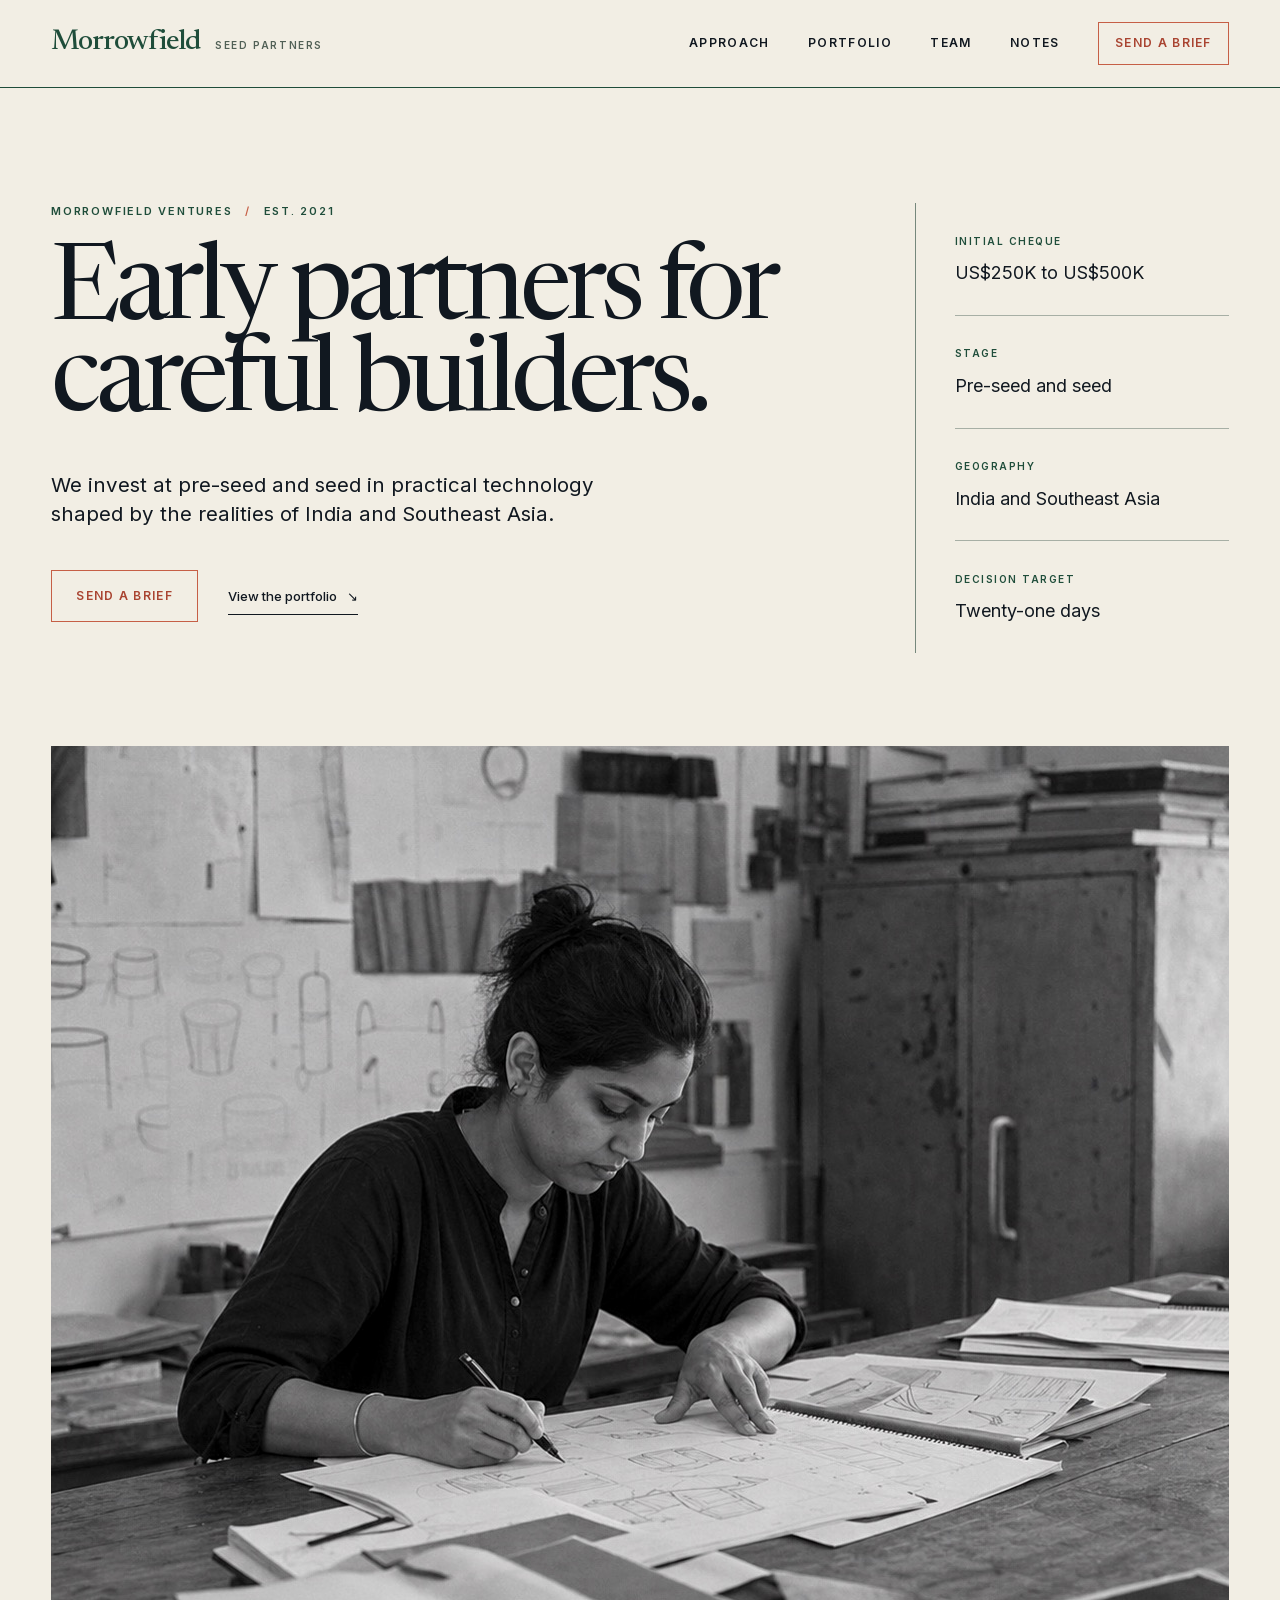
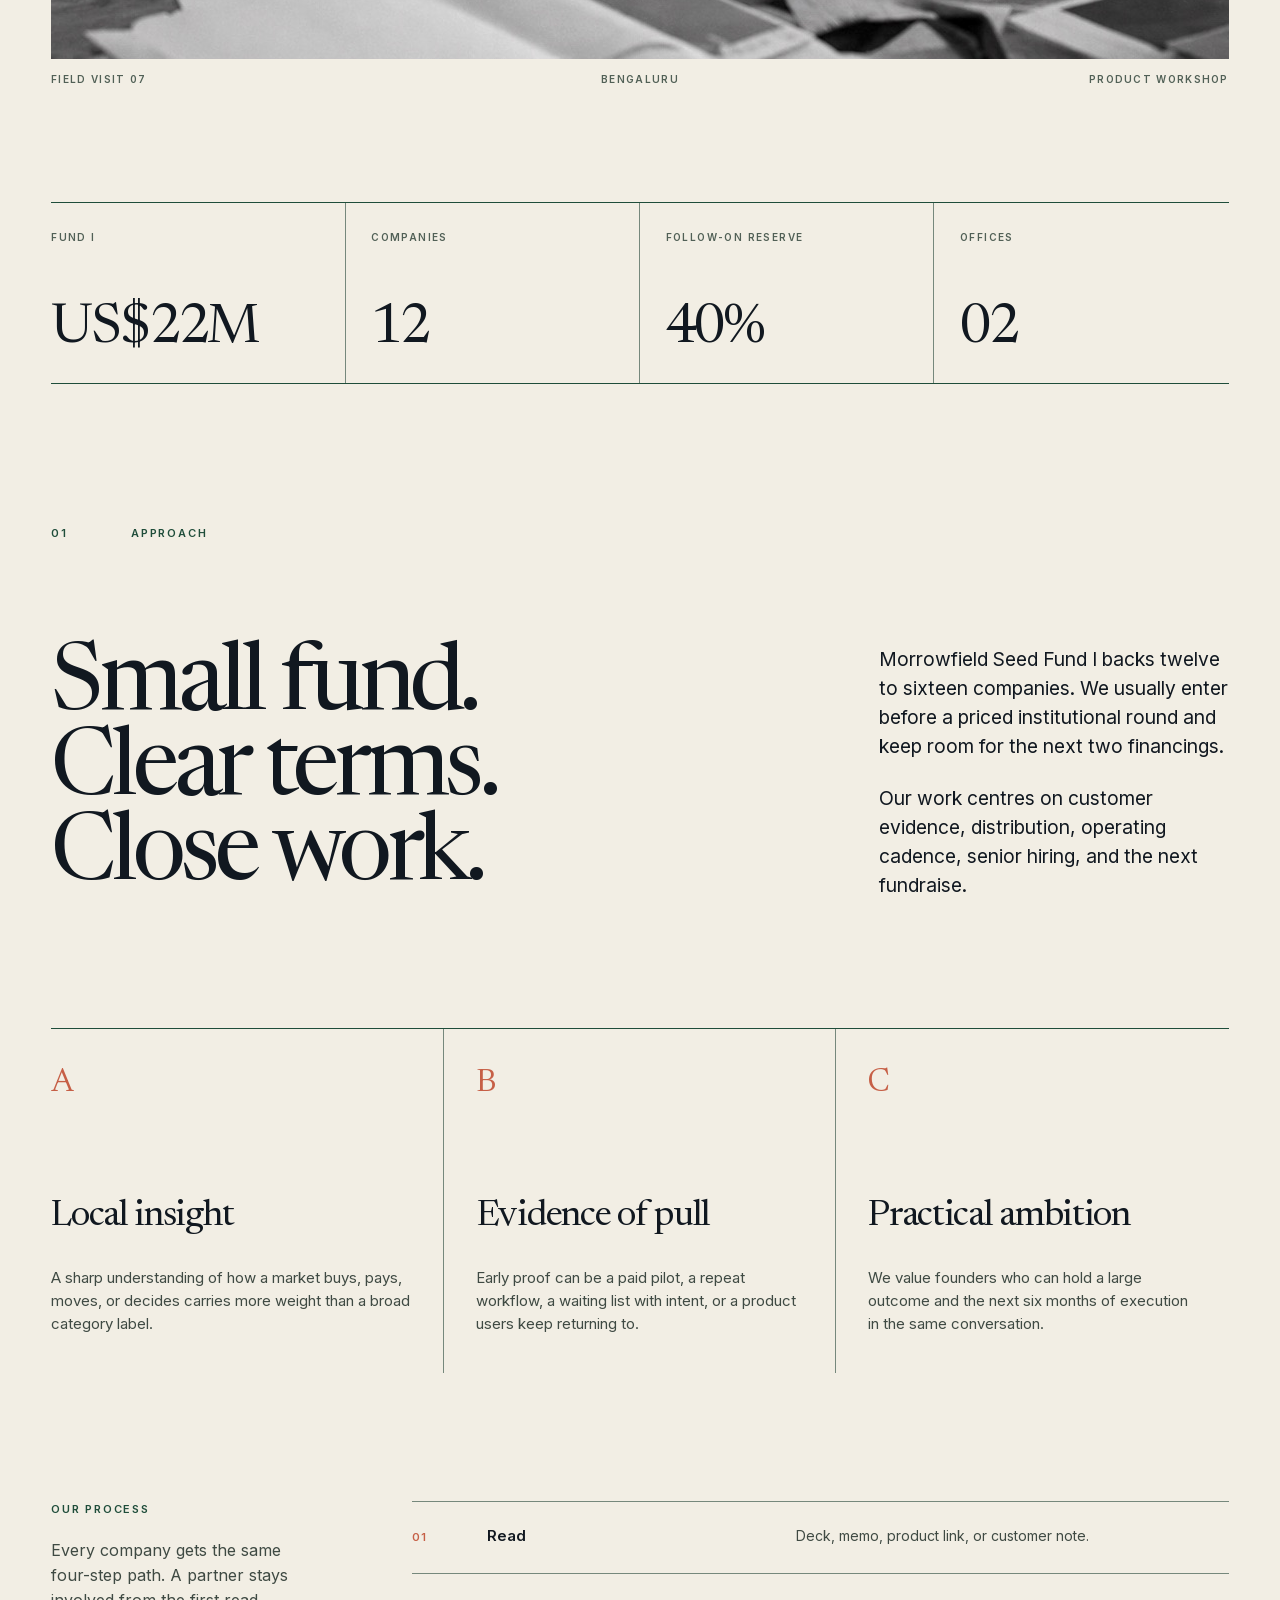
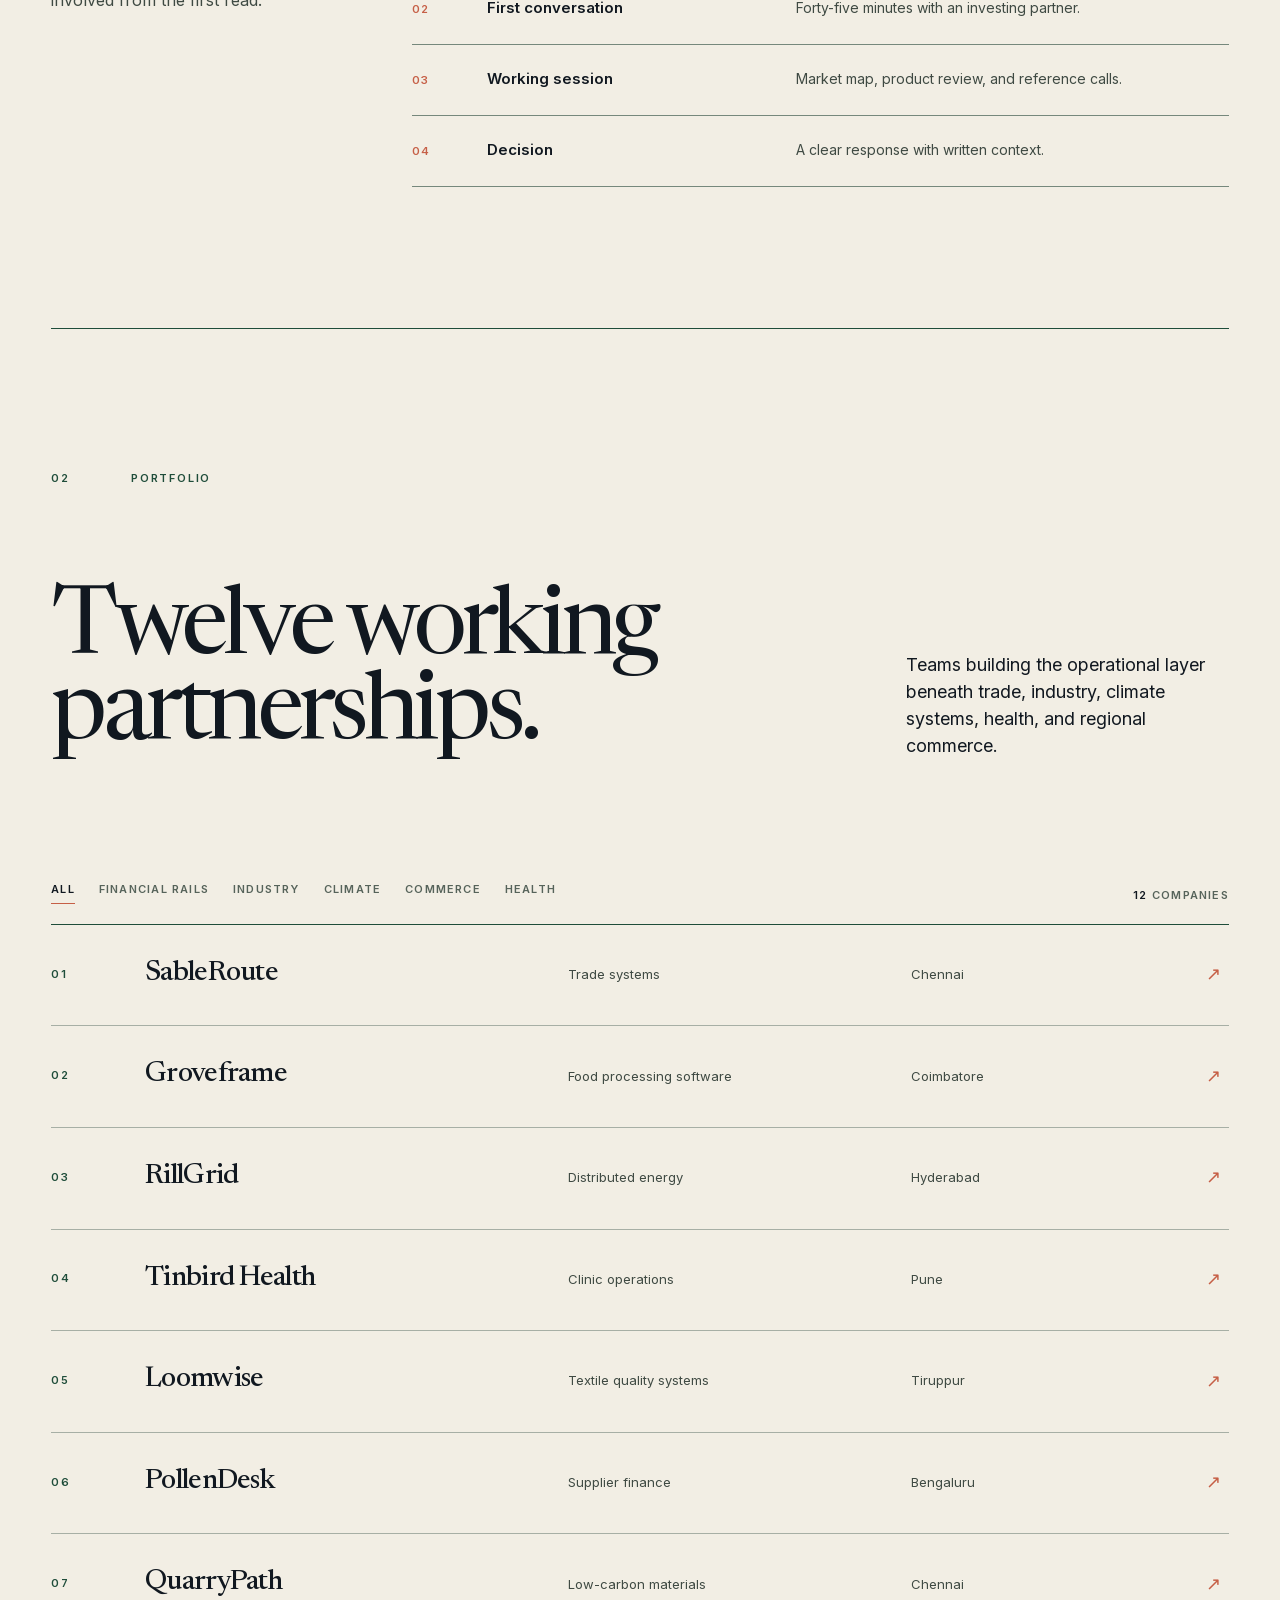
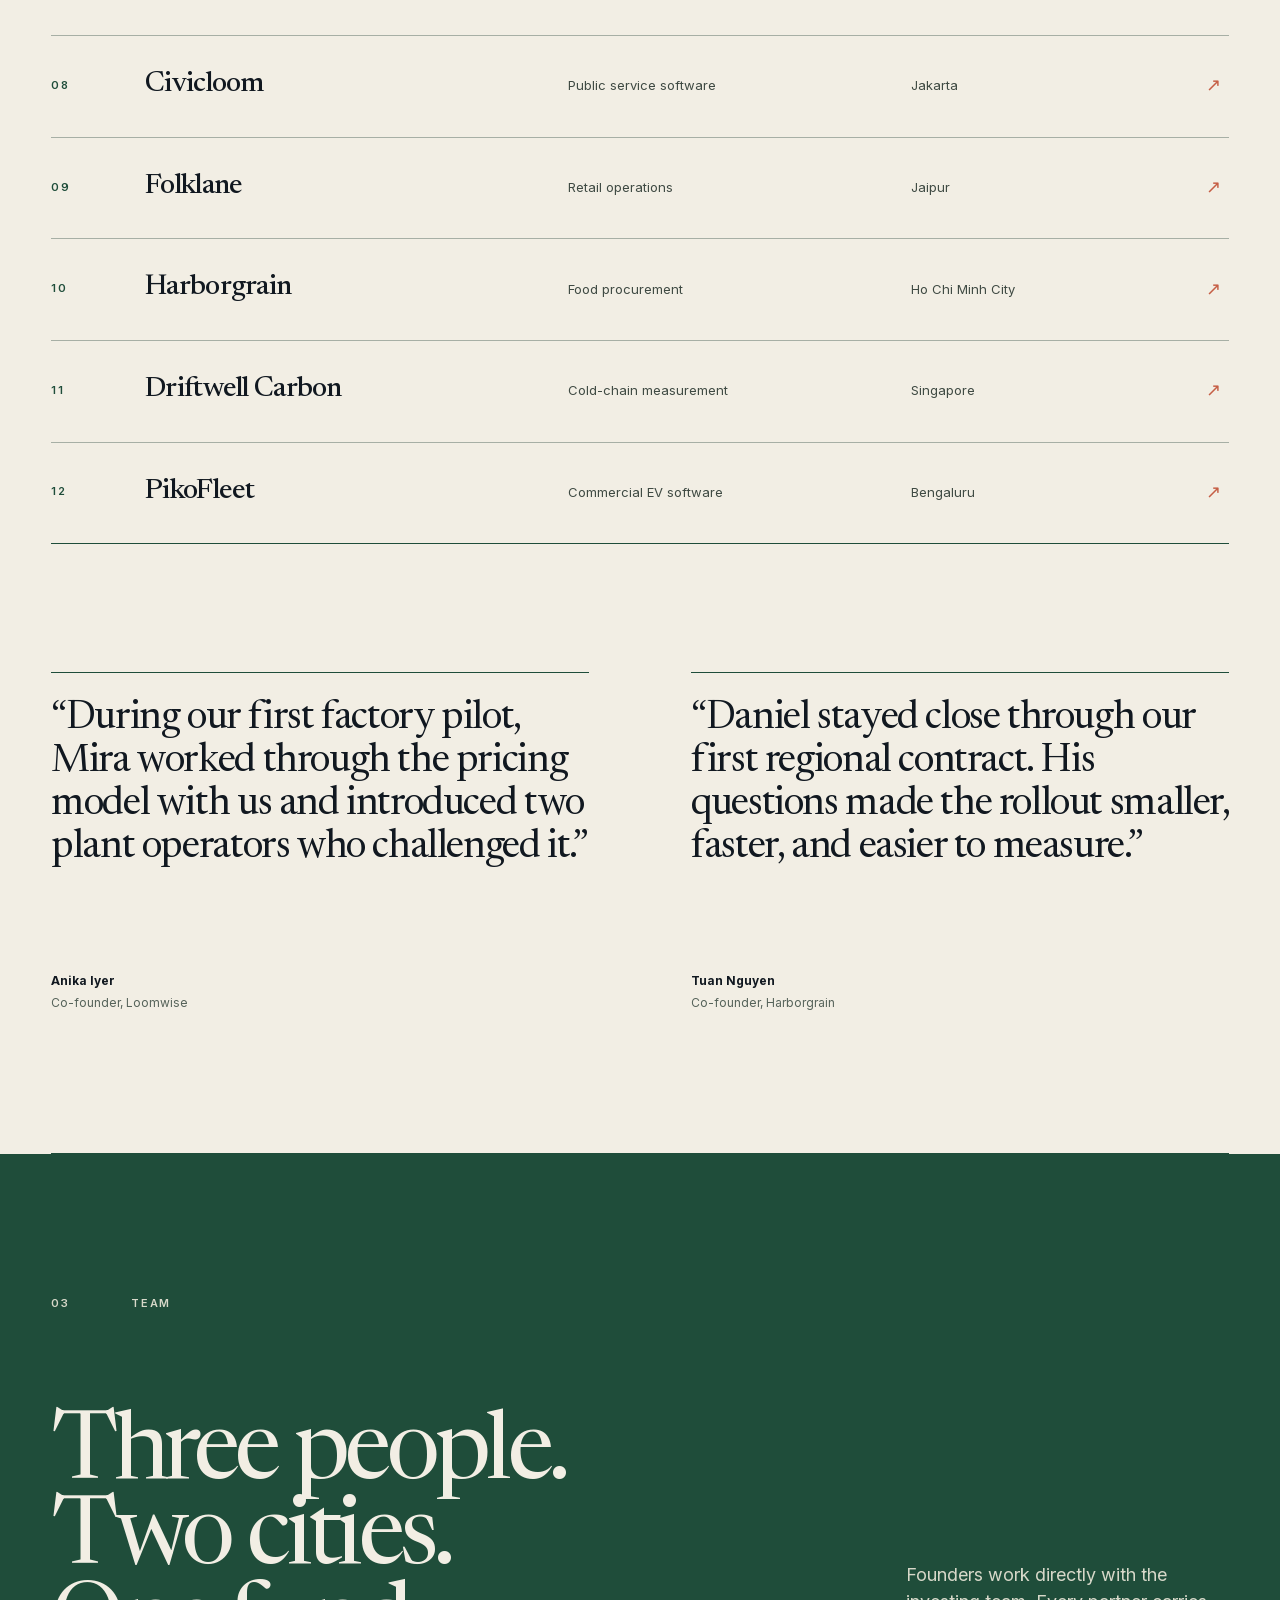
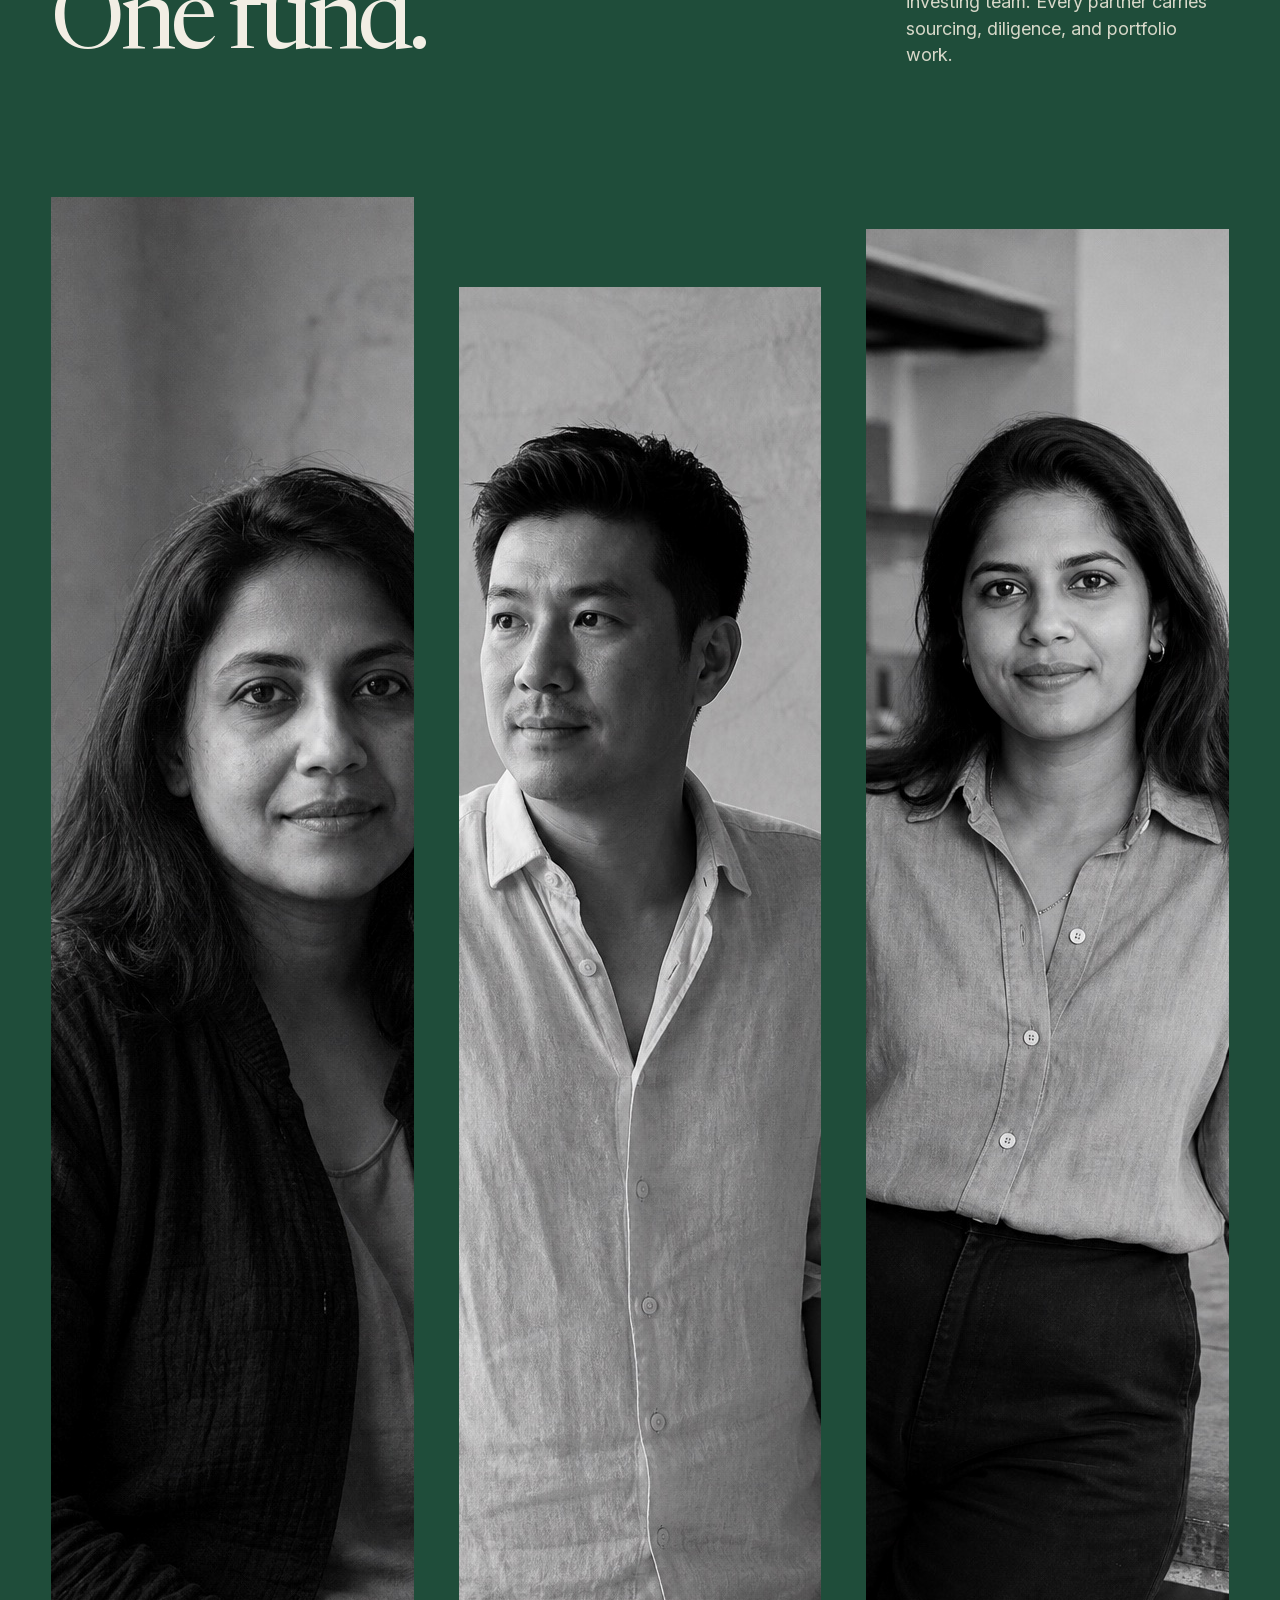
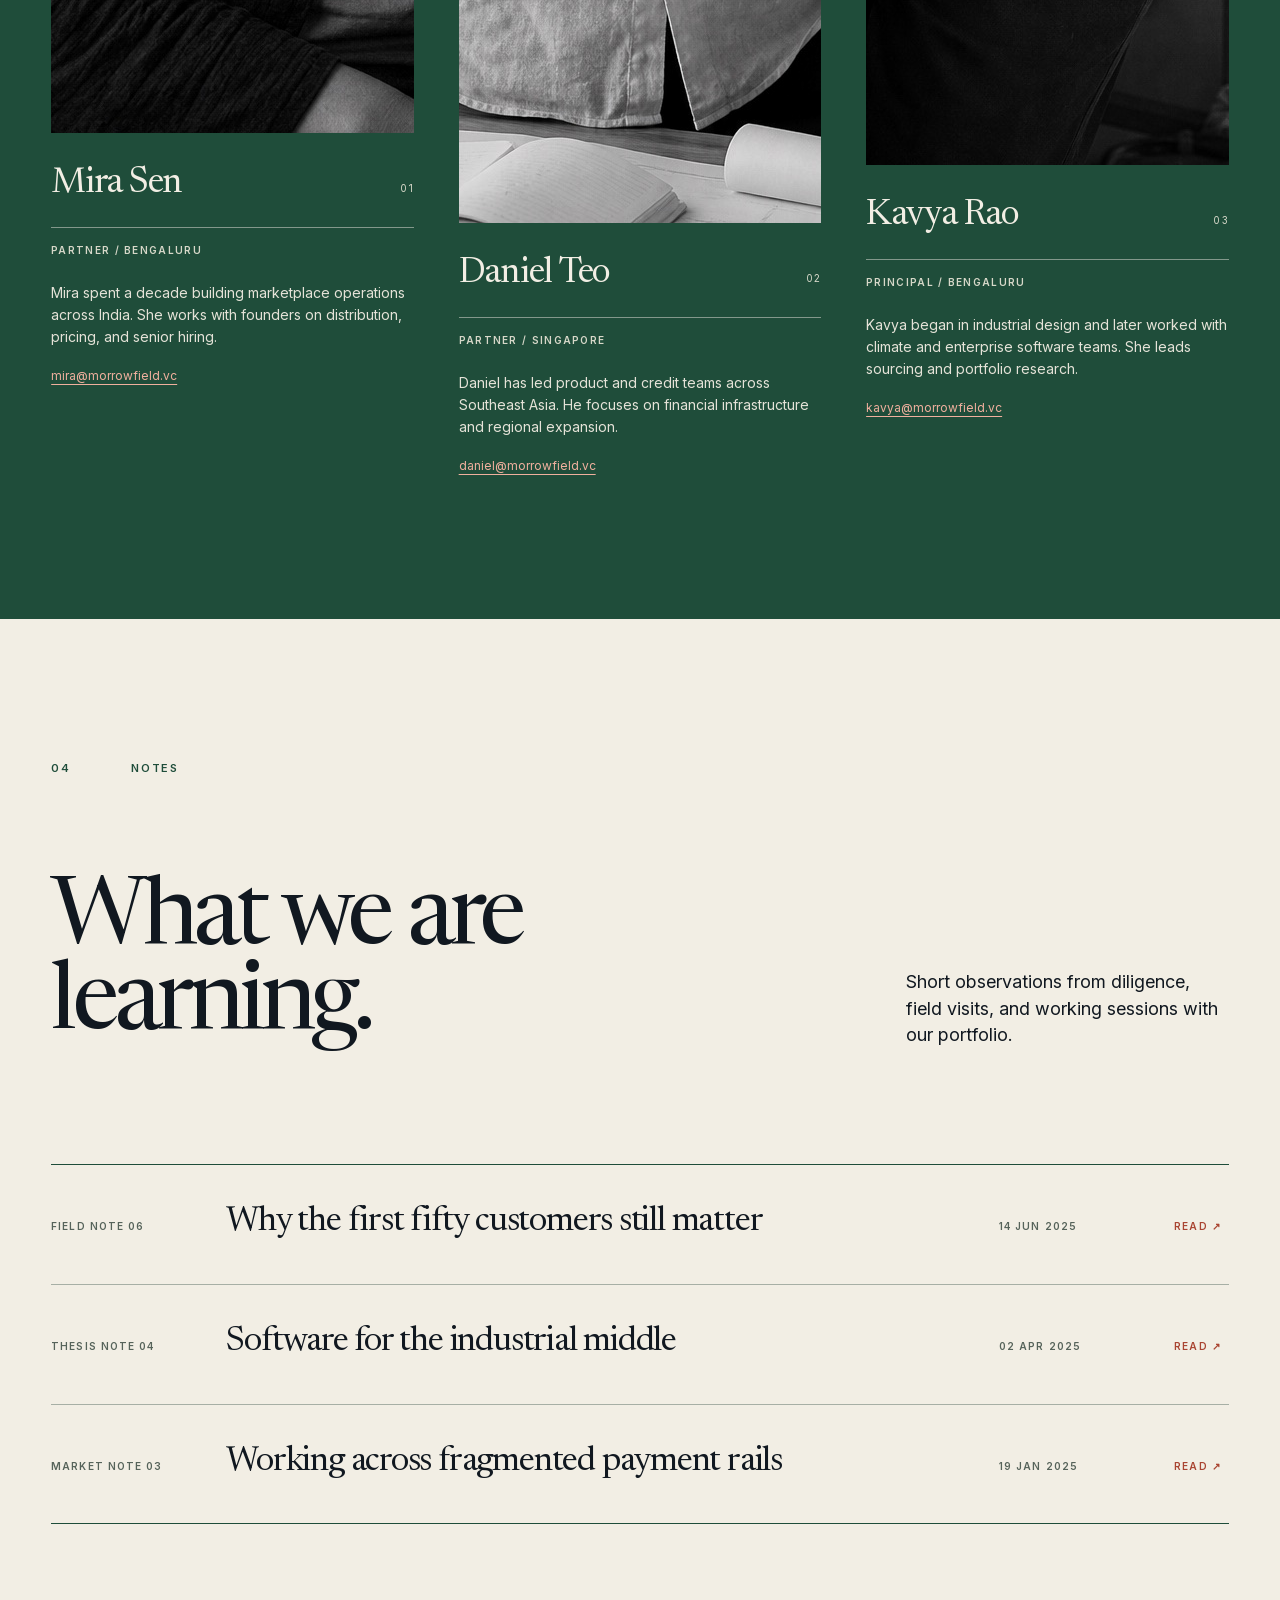
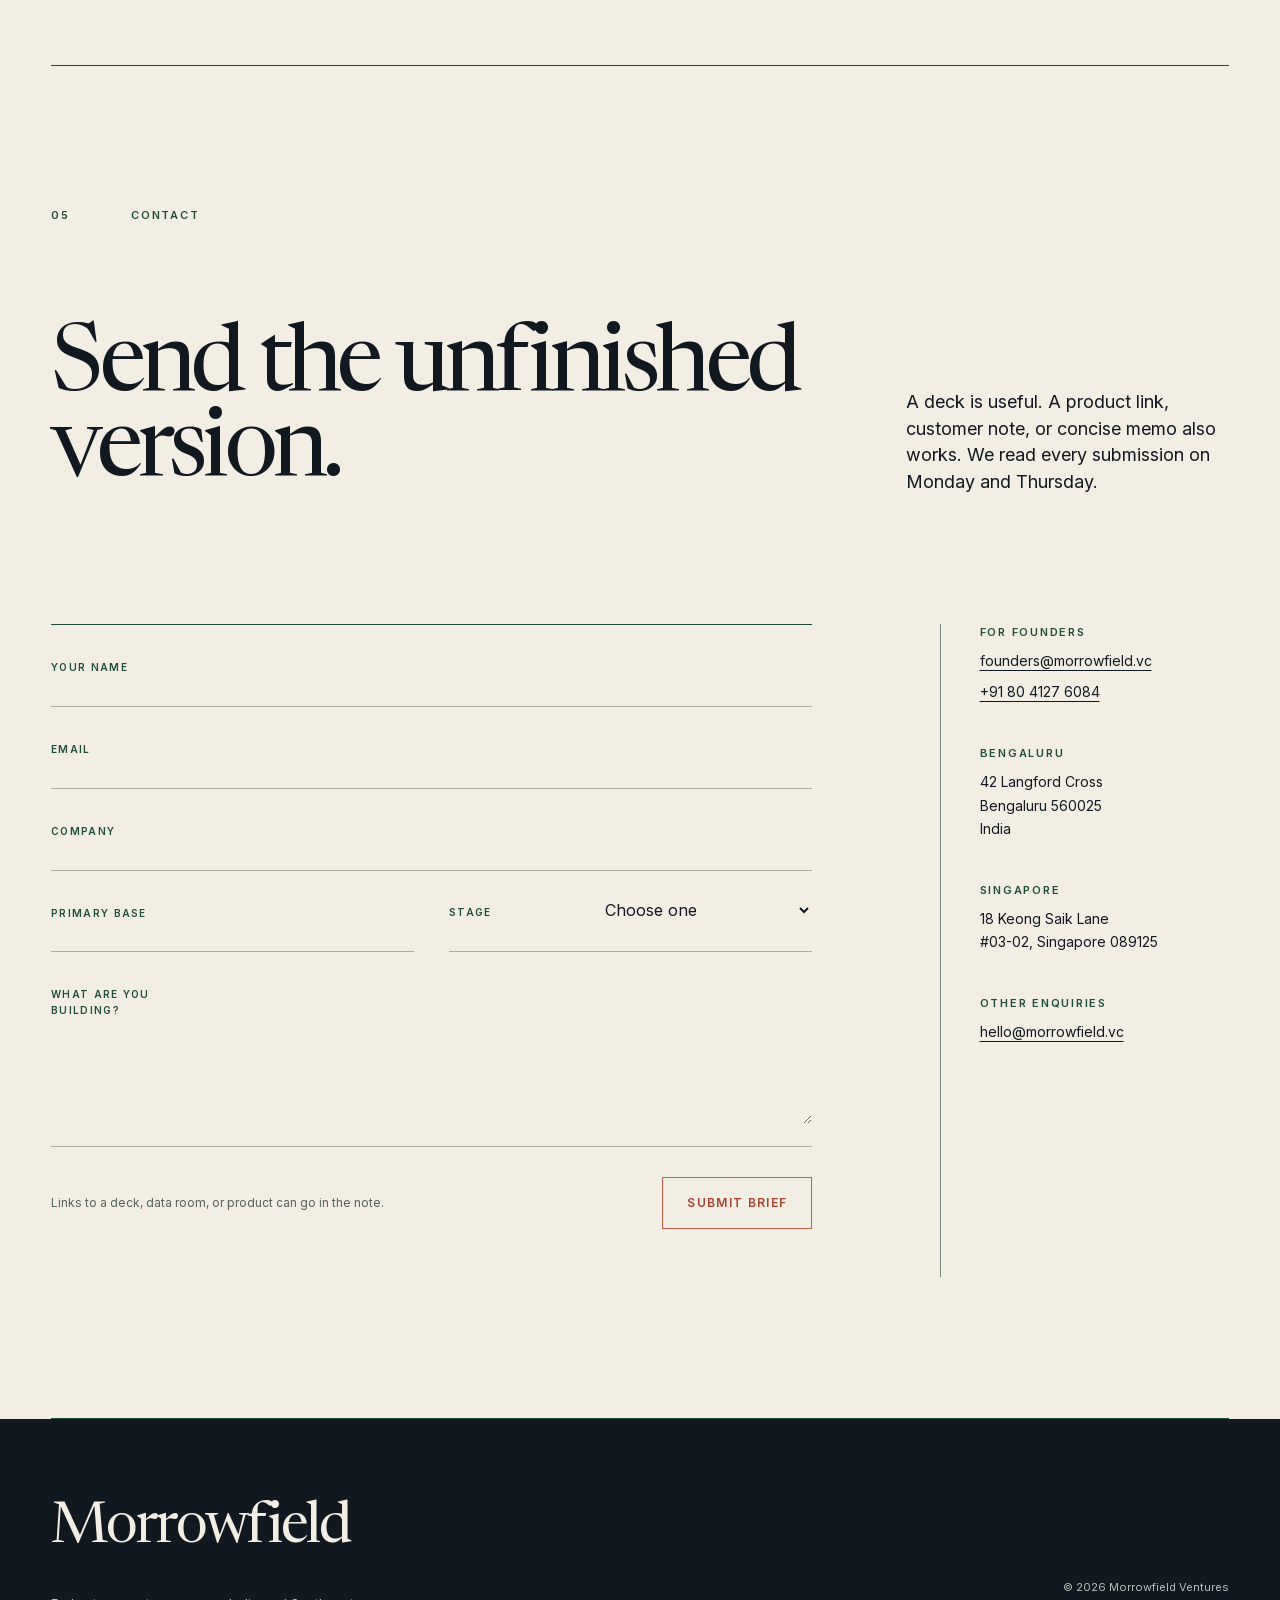
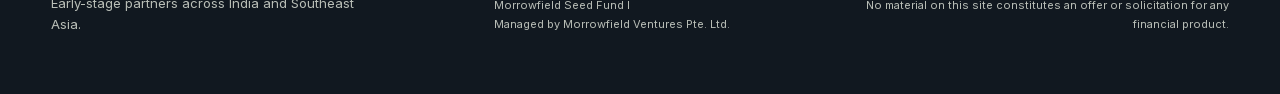
==== index.html @ d2ed8b1a "Launch Morrowfield Ventures website" ====
<!DOCTYPE html>
<html lang="en">
<head>
  <meta charset="utf-8">
  <meta name="viewport" content="width=device-width, initial-scale=1">
  <meta name="description" content="Morrowfield Ventures is an early-stage investment firm backing practical technology across India and Southeast Asia.">
  <meta name="theme-color" content="#f2eee4">
  <meta property="og:title" content="Morrowfield Ventures">
  <meta property="og:description" content="Early partners for careful builders across India and Southeast Asia.">
  <meta property="og:type" content="website">
  <title>Morrowfield Ventures</title>
  <link rel="icon" href="assets/favicon.svg" type="image/svg+xml">
  <link rel="preload" href="assets/fonts/newsreader-latin.woff2" as="font" type="font/woff2" crossorigin>
  <link rel="preload" href="assets/fonts/inter-latin.woff2" as="font" type="font/woff2" crossorigin>
  <link rel="preload" href="assets/images/founder-at-work.jpg" as="image">
  <script>document.documentElement.classList.add('js')</script>
  <link rel="stylesheet" href="styles.css">
</head>
<body>
  <a class="skip-link" href="#main-content">Skip to content</a>

  <header class="site-header" id="top">
    <a class="brand" href="#top" aria-label="Morrowfield Ventures, home">
      <span class="brand-name">Morrowfield</span>
      <span class="brand-meta">Seed Partners</span>
    </a>

    <button class="menu-button" type="button" aria-expanded="false" aria-controls="site-nav">
      <span>Menu</span>
      <span class="menu-glyph" aria-hidden="true"><i></i><i></i></span>
    </button>

    <nav class="site-nav" id="site-nav" aria-label="Primary navigation">
      <a href="#approach">Approach</a>
      <a href="#portfolio">Portfolio</a>
      <a href="#team">Team</a>
      <a href="#notes">Notes</a>
      <a class="nav-contact" href="#contact">Send a brief</a>
    </nav>
  </header>

  <main id="main-content">
    <section class="hero" aria-labelledby="hero-title">
      <div class="hero-copy reveal">
        <p class="eyebrow">Morrowfield Ventures <span>/</span> Est. 2021</p>
        <h1 id="hero-title">Early partners for careful builders.</h1>
        <p class="hero-intro">We invest at pre-seed and seed in practical technology shaped by the realities of India and Southeast Asia.</p>
        <div class="hero-actions">
          <a class="button button-primary" href="#contact">Send a brief</a>
          <a class="text-link" href="#portfolio">View the portfolio <span aria-hidden="true">↘</span></a>
        </div>
      </div>

      <div class="hero-facts reveal">
        <dl>
          <div>
            <dt>Initial cheque</dt>
            <dd>US$250K to US$500K</dd>
          </div>
          <div>
            <dt>Stage</dt>
            <dd>Pre-seed and seed</dd>
          </div>
          <div>
            <dt>Geography</dt>
            <dd>India and Southeast Asia</dd>
          </div>
          <div>
            <dt>Decision target</dt>
            <dd>Twenty-one days</dd>
          </div>
        </dl>
      </div>

      <figure class="hero-image reveal">
        <img src="assets/images/founder-at-work.jpg" alt="A product founder reviewing drawings at a workshop table" width="1722" height="913">
        <figcaption><span>Field visit 07</span><span>Bengaluru</span><span>Product workshop</span></figcaption>
      </figure>
    </section>

    <section class="fund-strip" aria-label="Fund overview">
      <div class="stat reveal"><span>Fund I</span><strong>US$22M</strong></div>
      <div class="stat reveal"><span>Companies</span><strong>12</strong></div>
      <div class="stat reveal"><span>Follow-on reserve</span><strong>40%</strong></div>
      <div class="stat reveal"><span>Offices</span><strong>02</strong></div>
    </section>

    <section class="section approach" id="approach" aria-labelledby="approach-title">
      <div class="section-index reveal">
        <span>01</span>
        <span>Approach</span>
      </div>

      <div class="section-heading reveal">
        <h2 id="approach-title">Small fund.<br>Clear terms.<br>Close work.</h2>
        <div class="section-intro">
          <p>Morrowfield Seed Fund I backs twelve to sixteen companies. We usually enter before a priced institutional round and keep room for the next two financings.</p>
          <p>Our work centres on customer evidence, distribution, operating cadence, senior hiring, and the next fundraise.</p>
        </div>
      </div>

      <div class="principles">
        <article class="principle reveal">
          <span class="principle-number">A</span>
          <h3>Local insight</h3>
          <p>A sharp understanding of how a market buys, pays, moves, or decides carries more weight than a broad category label.</p>
        </article>
        <article class="principle reveal">
          <span class="principle-number">B</span>
          <h3>Evidence of pull</h3>
          <p>Early proof can be a paid pilot, a repeat workflow, a waiting list with intent, or a product users keep returning to.</p>
        </article>
        <article class="principle reveal">
          <span class="principle-number">C</span>
          <h3>Practical ambition</h3>
          <p>We value founders who can hold a large outcome and the next six months of execution in the same conversation.</p>
        </article>
      </div>

      <div class="process-wrap">
        <div class="process-heading reveal">
          <p class="overline">Our process</p>
          <p>Every company gets the same four-step path. A partner stays involved from the first read.</p>
        </div>
        <ol class="process-list">
          <li class="reveal"><span>01</span><strong>Read</strong><p>Deck, memo, product link, or customer note.</p></li>
          <li class="reveal"><span>02</span><strong>First conversation</strong><p>Forty-five minutes with an investing partner.</p></li>
          <li class="reveal"><span>03</span><strong>Working session</strong><p>Market map, product review, and reference calls.</p></li>
          <li class="reveal"><span>04</span><strong>Decision</strong><p>A clear response with written context.</p></li>
        </ol>
      </div>
    </section>

    <section class="section portfolio" id="portfolio" aria-labelledby="portfolio-title">
      <div class="section-index reveal">
        <span>02</span>
        <span>Portfolio</span>
      </div>

      <div class="portfolio-heading reveal">
        <h2 id="portfolio-title">Twelve working partnerships.</h2>
        <p>Teams building the operational layer beneath trade, industry, climate systems, health, and regional commerce.</p>
      </div>

      <div class="portfolio-tools reveal">
        <div class="filters" role="group" aria-label="Filter portfolio by sector">
          <button class="filter-button active" type="button" data-filter="all" aria-pressed="true">All</button>
          <button class="filter-button" type="button" data-filter="financial" aria-pressed="false">Financial rails</button>
          <button class="filter-button" type="button" data-filter="industry" aria-pressed="false">Industry</button>
          <button class="filter-button" type="button" data-filter="climate" aria-pressed="false">Climate</button>
          <button class="filter-button" type="button" data-filter="commerce" aria-pressed="false">Commerce</button>
          <button class="filter-button" type="button" data-filter="health" aria-pressed="false">Health</button>
        </div>
        <p class="portfolio-count" aria-live="polite"><span>12</span> companies</p>
      </div>

      <div class="portfolio-ledger">
        <button class="portfolio-row reveal" type="button" data-sector="financial" data-project="sableroute">
          <span class="portfolio-number">01</span><strong>SableRoute</strong><span>Trade systems</span><span>Chennai</span><span aria-hidden="true">↗</span>
        </button>
        <button class="portfolio-row reveal" type="button" data-sector="industry" data-project="groveframe">
          <span class="portfolio-number">02</span><strong>Groveframe</strong><span>Food processing software</span><span>Coimbatore</span><span aria-hidden="true">↗</span>
        </button>
        <button class="portfolio-row reveal" type="button" data-sector="climate" data-project="rillgrid">
          <span class="portfolio-number">03</span><strong>RillGrid</strong><span>Distributed energy</span><span>Hyderabad</span><span aria-hidden="true">↗</span>
        </button>
        <button class="portfolio-row reveal" type="button" data-sector="health" data-project="tinbird">
          <span class="portfolio-number">04</span><strong>Tinbird Health</strong><span>Clinic operations</span><span>Pune</span><span aria-hidden="true">↗</span>
        </button>
        <button class="portfolio-row reveal" type="button" data-sector="industry" data-project="loomwise">
          <span class="portfolio-number">05</span><strong>Loomwise</strong><span>Textile quality systems</span><span>Tiruppur</span><span aria-hidden="true">↗</span>
        </button>
        <button class="portfolio-row reveal" type="button" data-sector="financial" data-project="pollendesk">
          <span class="portfolio-number">06</span><strong>PollenDesk</strong><span>Supplier finance</span><span>Bengaluru</span><span aria-hidden="true">↗</span>
        </button>
        <button class="portfolio-row reveal" type="button" data-sector="climate" data-project="quarrypath">
          <span class="portfolio-number">07</span><strong>QuarryPath</strong><span>Low-carbon materials</span><span>Chennai</span><span aria-hidden="true">↗</span>
        </button>
        <button class="portfolio-row reveal" type="button" data-sector="industry" data-project="civicloom">
          <span class="portfolio-number">08</span><strong>Civicloom</strong><span>Public service software</span><span>Jakarta</span><span aria-hidden="true">↗</span>
        </button>
        <button class="portfolio-row reveal" type="button" data-sector="commerce" data-project="folklane">
          <span class="portfolio-number">09</span><strong>Folklane</strong><span>Retail operations</span><span>Jaipur</span><span aria-hidden="true">↗</span>
        </button>
        <button class="portfolio-row reveal" type="button" data-sector="commerce" data-project="harborgrain">
          <span class="portfolio-number">10</span><strong>Harborgrain</strong><span>Food procurement</span><span>Ho Chi Minh City</span><span aria-hidden="true">↗</span>
        </button>
        <button class="portfolio-row reveal" type="button" data-sector="climate" data-project="driftwell">
          <span class="portfolio-number">11</span><strong>Driftwell Carbon</strong><span>Cold-chain measurement</span><span>Singapore</span><span aria-hidden="true">↗</span>
        </button>
        <button class="portfolio-row reveal" type="button" data-sector="industry" data-project="pikofleet">
          <span class="portfolio-number">12</span><strong>PikoFleet</strong><span>Commercial EV software</span><span>Bengaluru</span><span aria-hidden="true">↗</span>
        </button>
      </div>

      <div class="founder-notes">
        <blockquote class="reveal">
          <p>“During our first factory pilot, Mira worked through the pricing model with us and introduced two plant operators who challenged it.”</p>
          <footer><strong>Anika Iyer</strong><span>Co-founder, Loomwise</span></footer>
        </blockquote>
        <blockquote class="reveal">
          <p>“Daniel stayed close through our first regional contract. His questions made the rollout smaller, faster, and easier to measure.”</p>
          <footer><strong>Tuan Nguyen</strong><span>Co-founder, Harborgrain</span></footer>
        </blockquote>
      </div>
    </section>

    <section class="section team" id="team" aria-labelledby="team-title">
      <div class="section-index reveal">
        <span>03</span>
        <span>Team</span>
      </div>

      <div class="team-heading reveal">
        <h2 id="team-title">Three people.<br>Two cities.<br>One fund.</h2>
        <p>Founders work directly with the investing team. Every partner carries sourcing, diligence, and portfolio work.</p>
      </div>

      <div class="team-grid">
        <article class="person reveal">
          <figure><img src="assets/images/mira-sen.jpg" alt="Mira Sen, Partner" width="1024" height="1536" loading="lazy"></figure>
          <div class="person-line"><h3>Mira Sen</h3><span>01</span></div>
          <p class="person-role">Partner / Bengaluru</p>
          <p class="person-bio">Mira spent a decade building marketplace operations across India. She works with founders on distribution, pricing, and senior hiring.</p>
          <a href="mailto:mira@morrowfield.vc">mira@morrowfield.vc</a>
        </article>
        <article class="person reveal">
          <figure><img src="assets/images/daniel-teo.jpg" alt="Daniel Teo, Partner" width="1024" height="1536" loading="lazy"></figure>
          <div class="person-line"><h3>Daniel Teo</h3><span>02</span></div>
          <p class="person-role">Partner / Singapore</p>
          <p class="person-bio">Daniel has led product and credit teams across Southeast Asia. He focuses on financial infrastructure and regional expansion.</p>
          <a href="mailto:daniel@morrowfield.vc">daniel@morrowfield.vc</a>
        </article>
        <article class="person reveal">
          <figure><img src="assets/images/kavya-rao.jpg" alt="Kavya Rao, Principal" width="1024" height="1536" loading="lazy"></figure>
          <div class="person-line"><h3>Kavya Rao</h3><span>03</span></div>
          <p class="person-role">Principal / Bengaluru</p>
          <p class="person-bio">Kavya began in industrial design and later worked with climate and enterprise software teams. She leads sourcing and portfolio research.</p>
          <a href="mailto:kavya@morrowfield.vc">kavya@morrowfield.vc</a>
        </article>
      </div>
    </section>

    <section class="section notes" id="notes" aria-labelledby="notes-title">
      <div class="section-index reveal">
        <span>04</span>
        <span>Notes</span>
      </div>

      <div class="notes-heading reveal">
        <h2 id="notes-title">What we are learning.</h2>
        <p>Short observations from diligence, field visits, and working sessions with our portfolio.</p>
      </div>

      <div class="notes-list">
        <button class="note-row reveal" type="button" data-note="customers">
          <span>Field note 06</span><strong>Why the first fifty customers still matter</strong><time datetime="2025-06-14">14 Jun 2025</time><span aria-hidden="true">Read ↗</span>
        </button>
        <button class="note-row reveal" type="button" data-note="industrial">
          <span>Thesis note 04</span><strong>Software for the industrial middle</strong><time datetime="2025-04-02">02 Apr 2025</time><span aria-hidden="true">Read ↗</span>
        </button>
        <button class="note-row reveal" type="button" data-note="payments">
          <span>Market note 03</span><strong>Working across fragmented payment rails</strong><time datetime="2025-01-19">19 Jan 2025</time><span aria-hidden="true">Read ↗</span>
        </button>
      </div>
    </section>

    <section class="section contact" id="contact" aria-labelledby="contact-title">
      <div class="section-index reveal">
        <span>05</span>
        <span>Contact</span>
      </div>

      <div class="contact-heading reveal">
        <h2 id="contact-title">Send the unfinished version.</h2>
        <p>A deck is useful. A product link, customer note, or concise memo also works. We read every submission on Monday and Thursday.</p>
      </div>

      <div class="contact-layout">
        <form class="brief-form reveal" id="brief-form">
          <div class="form-row">
            <label for="name">Your name</label>
            <input id="name" name="name" type="text" autocomplete="name" required>
          </div>
          <div class="form-row">
            <label for="email">Email</label>
            <input id="email" name="email" type="email" autocomplete="email" required>
          </div>
          <div class="form-row">
            <label for="company">Company</label>
            <input id="company" name="company" type="text" autocomplete="organization" required>
          </div>
          <div class="form-split">
            <div class="form-row">
              <label for="base">Primary base</label>
              <input id="base" name="base" type="text" required>
            </div>
            <div class="form-row">
              <label for="stage">Stage</label>
              <select id="stage" name="stage" required>
                <option value="">Choose one</option>
                <option>Idea</option>
                <option>Pre-product</option>
                <option>Early revenue</option>
                <option>Seed</option>
              </select>
            </div>
          </div>
          <div class="form-row">
            <label for="note">What are you building?</label>
            <textarea id="note" name="note" rows="5" required></textarea>
          </div>
          <div class="form-footer">
            <p>Links to a deck, data room, or product can go in the note.</p>
            <button class="button button-primary" type="submit">Submit brief</button>
          </div>
          <p class="form-status" id="form-status" role="status" tabindex="-1"></p>
        </form>

        <aside class="contact-details reveal" aria-label="Office and contact details">
          <div>
            <p class="overline">For founders</p>
            <a href="mailto:founders@morrowfield.vc">founders@morrowfield.vc</a>
            <a href="tel:+918041276084">+91&nbsp;80&nbsp;4127&nbsp;6084</a>
          </div>
          <div>
            <p class="overline">Bengaluru</p>
            <address>42 Langford Cross<br>Bengaluru 560025<br>India</address>
          </div>
          <div>
            <p class="overline">Singapore</p>
            <address>18 Keong Saik Lane<br>#03-02, Singapore 089125</address>
          </div>
          <div>
            <p class="overline">Other enquiries</p>
            <a href="mailto:hello@morrowfield.vc">hello@morrowfield.vc</a>
          </div>
        </aside>
      </div>
    </section>
  </main>

  <footer class="site-footer">
    <div class="footer-brand">
      <span>Morrowfield</span>
      <p>Early-stage partners across India and Southeast Asia.</p>
    </div>
    <div class="footer-meta">
      <p>Morrowfield Seed Fund I</p>
      <p>Managed by Morrowfield Ventures Pte. Ltd.</p>
    </div>
    <div class="footer-legal">
      <p>© <span id="current-year">2026</span> Morrowfield Ventures</p>
      <p>No material on this site constitutes an offer or solicitation for any financial product.</p>
    </div>
  </footer>

  <dialog class="detail-dialog" id="portfolio-dialog" aria-labelledby="dialog-company">
    <div class="dialog-bar">
      <span id="dialog-index">01</span>
      <button class="dialog-close" type="button" aria-label="Close portfolio detail">Close ×</button>
    </div>
    <div class="dialog-body">
      <p class="overline" id="dialog-sector">Trade systems</p>
      <h2 id="dialog-company">SableRoute</h2>
      <p class="dialog-description" id="dialog-description"></p>
      <dl class="dialog-facts">
        <div><dt>Base</dt><dd id="dialog-base"></dd></div>
        <div><dt>First invested</dt><dd id="dialog-year"></dd></div>
        <div><dt>Entry stage</dt><dd id="dialog-stage"></dd></div>
        <div><dt>Partner</dt><dd id="dialog-partner"></dd></div>
      </dl>
    </div>
  </dialog>

  <dialog class="detail-dialog note-dialog" id="note-dialog" aria-labelledby="note-dialog-title">
    <div class="dialog-bar">
      <span id="note-dialog-label">Field note 06</span>
      <button class="dialog-close" type="button" aria-label="Close note">Close ×</button>
    </div>
    <article class="dialog-body">
      <p class="overline" id="note-dialog-date"></p>
      <h2 id="note-dialog-title">Field note</h2>
      <div class="note-copy" id="note-dialog-copy"></div>
    </article>
  </dialog>

  <script src="script.js"></script>
</body>
</html>
---- styles.css ----
@font-face {
  font-family: "Newsreader";
  src: url("assets/fonts/newsreader-latin.woff2") format("woff2");
  font-style: normal;
  font-weight: 200 800;
  font-display: swap;
}

@font-face {
  font-family: "Inter";
  src: url("assets/fonts/inter-latin.woff2") format("woff2");
  font-style: normal;
  font-weight: 100 900;
  font-display: swap;
}

*,
*::before,
*::after {
  box-sizing: border-box;
}

html {
  scroll-behavior: smooth;
  scroll-padding-top: 98px;
}

body {
  margin: 0;
  overflow-x: hidden;
  background: #f2eee4;
  color: #111820;
  font-family: "Inter", "Helvetica Neue", Arial, sans-serif;
  font-size: 16px;
  line-height: 1.55;
  text-rendering: optimizeLegibility;
  -webkit-font-smoothing: antialiased;
}

body.menu-open {
  overflow: hidden;
}

button,
input,
select,
textarea {
  color: inherit;
  font: inherit;
}

button,
a {
  -webkit-tap-highlight-color: transparent;
}

button {
  border: 0;
}

a {
  color: inherit;
}

img {
  display: block;
  max-width: 100%;
}

figure,
blockquote,
dl,
dd,
p,
h1,
h2,
h3 {
  margin: 0;
}

address {
  font-style: normal;
}

::selection {
  background: #c65f46;
  color: #fffdf7;
}

:focus-visible {
  outline: 2px solid #c65f46;
  outline-offset: 5px;
}

.skip-link {
  position: fixed;
  top: 14px;
  left: 14px;
  z-index: 100;
  padding: 10px 14px;
  background: #111820;
  color: #fffdf7;
  font-size: 13px;
  transform: translateY(-160%);
}

.skip-link:focus {
  transform: translateY(0);
}

.site-header {
  position: sticky;
  top: 0;
  z-index: 30;
  display: flex;
  align-items: center;
  justify-content: space-between;
  min-height: 88px;
  padding: 18px clamp(22px, 4vw, 68px);
  border-bottom: 1px solid #1f4d3a;
  background: #f2eee4;
}

.brand {
  display: inline-flex;
  align-items: baseline;
  gap: 15px;
  text-decoration: none;
}

.brand-name {
  color: #1f4d3a;
  font-family: "Newsreader", Georgia, serif;
  font-size: clamp(25px, 2.25vw, 38px);
  font-weight: 500;
  letter-spacing: -0.035em;
  line-height: 1;
}

.brand-meta {
  color: #516056;
  font-size: 10px;
  font-weight: 600;
  letter-spacing: 0.16em;
  text-transform: uppercase;
}

.site-nav {
  display: flex;
  align-items: center;
  gap: clamp(22px, 3vw, 50px);
}

.site-nav a {
  position: relative;
  padding: 8px 0;
  font-size: 12px;
  font-weight: 600;
  letter-spacing: 0.11em;
  text-decoration: none;
  text-transform: uppercase;
}

.site-nav a::after {
  position: absolute;
  right: 0;
  bottom: 1px;
  left: 0;
  height: 1px;
  background: currentColor;
  content: "";
  transform: scaleX(0);
  transform-origin: right;
  transition: transform 240ms ease;
}

.site-nav a:hover::after,
.site-nav a.active::after {
  transform: scaleX(1);
  transform-origin: left;
}

.site-nav .nav-contact {
  padding: 11px 16px;
  border: 1px solid #c65f46;
  color: #a94431;
}

.site-nav .nav-contact::after {
  display: none;
}

.site-nav .nav-contact:hover {
  background: #c65f46;
  color: #fffdf7;
}

.menu-button {
  display: none;
  align-items: center;
  gap: 12px;
  padding: 8px 0;
  background: transparent;
  font-size: 11px;
  font-weight: 600;
  letter-spacing: 0.12em;
  text-transform: uppercase;
}

.menu-glyph {
  display: grid;
  gap: 5px;
  width: 24px;
}

.menu-glyph i {
  display: block;
  height: 1px;
  background: #111820;
  transition: transform 200ms ease;
}

main,
.site-footer {
  padding-right: clamp(22px, 4vw, 68px);
  padding-left: clamp(22px, 4vw, 68px);
}

.hero {
  display: grid;
  grid-template-columns: minmax(0, 1.7fr) minmax(290px, 0.7fr);
  gap: 54px clamp(50px, 8vw, 130px);
  padding-top: clamp(70px, 9vw, 145px);
  padding-bottom: clamp(70px, 9vw, 145px);
}

.eyebrow,
.overline {
  color: #1f4d3a;
  font-size: 11px;
  font-weight: 600;
  letter-spacing: 0.16em;
  text-transform: uppercase;
}

.eyebrow span {
  padding: 0 8px;
  color: #c65f46;
}

.hero h1 {
  max-width: 990px;
  margin-top: 28px;
  font-family: "Newsreader", Georgia, serif;
  font-size: clamp(62px, 8.15vw, 132px);
  font-weight: 400;
  letter-spacing: -0.052em;
  line-height: 0.88;
}

.hero-intro {
  max-width: 620px;
  margin-top: 38px;
  font-size: clamp(18px, 1.6vw, 25px);
  line-height: 1.43;
}

.hero-actions {
  display: flex;
  align-items: center;
  gap: 30px;
  margin-top: 42px;
}

.button {
  display: inline-flex;
  min-height: 52px;
  align-items: center;
  justify-content: center;
  padding: 0 24px;
  border: 1px solid #c65f46;
  border-radius: 0;
  background: transparent;
  cursor: pointer;
  font-size: 12px;
  font-weight: 600;
  letter-spacing: 0.11em;
  text-decoration: none;
  text-transform: uppercase;
  transition: background-color 180ms ease, color 180ms ease;
}

.button-primary {
  color: #a94431;
}

.button-primary:hover {
  background: #c65f46;
  color: #fffdf7;
}

.text-link {
  display: inline-flex;
  align-items: center;
  gap: 10px;
  padding: 8px 0;
  border-bottom: 1px solid #111820;
  font-size: 13px;
  font-weight: 500;
  text-decoration: none;
}

.text-link span {
  transition: transform 180ms ease;
}

.text-link:hover span {
  transform: translate(3px, 3px);
}

.hero-facts {
  align-self: stretch;
  padding-left: clamp(26px, 3vw, 50px);
  border-left: 1px solid #76887c;
}

.hero-facts dl {
  display: grid;
  height: 100%;
  min-height: 450px;
}

.hero-facts dl div {
  display: flex;
  flex-direction: column;
  justify-content: center;
  border-bottom: 1px solid #a7afa5;
}

.hero-facts dl div:last-child {
  border-bottom: 0;
}

.hero-facts dt {
  margin-bottom: 12px;
  color: #1f4d3a;
  font-size: 10px;
  font-weight: 600;
  letter-spacing: 0.15em;
  text-transform: uppercase;
}

.hero-facts dd {
  font-size: clamp(18px, 1.4vw, 23px);
  line-height: 1.3;
}

.hero-image {
  grid-column: 1 / -1;
  margin-top: clamp(15px, 3vw, 52px);
}

.hero-image img {
  width: 100%;
  aspect-ratio: 1.885 / 1;
  filter: contrast(1.03);
  object-fit: cover;
}

.hero-image figcaption {
  display: grid;
  grid-template-columns: 1fr 1fr 1fr;
  padding-top: 13px;
  color: #516056;
  font-size: 10px;
  font-weight: 600;
  letter-spacing: 0.13em;
  text-transform: uppercase;
}

.hero-image figcaption span:nth-child(2) {
  text-align: center;
}

.hero-image figcaption span:last-child {
  text-align: right;
}

.fund-strip {
  display: grid;
  grid-template-columns: repeat(4, 1fr);
  border-top: 1px solid #1f4d3a;
  border-bottom: 1px solid #1f4d3a;
}

.stat {
  display: flex;
  min-height: 180px;
  flex-direction: column;
  justify-content: space-between;
  padding: 27px clamp(18px, 2vw, 34px);
  border-right: 1px solid #76887c;
}

.stat:first-child {
  padding-left: 0;
}

.stat:last-child {
  border-right: 0;
}

.stat span {
  color: #516056;
  font-size: 10px;
  font-weight: 600;
  letter-spacing: 0.14em;
  text-transform: uppercase;
}

.stat strong {
  font-family: "Newsreader", Georgia, serif;
  font-size: clamp(38px, 4.2vw, 68px);
  font-weight: 400;
  letter-spacing: -0.04em;
  line-height: 1;
}

.section {
  padding-top: clamp(100px, 11vw, 180px);
  padding-bottom: clamp(100px, 11vw, 180px);
  border-bottom: 1px solid #1f4d3a;
}

.section-index {
  display: grid;
  grid-template-columns: 80px 1fr;
  margin-bottom: clamp(60px, 8vw, 125px);
  color: #1f4d3a;
  font-size: 11px;
  font-weight: 600;
  letter-spacing: 0.16em;
  text-transform: uppercase;
}

.section-heading {
  display: grid;
  grid-template-columns: minmax(0, 1.35fr) minmax(300px, 0.65fr);
  gap: clamp(45px, 8vw, 140px);
}

.section h2 {
  font-family: "Newsreader", Georgia, serif;
  font-size: clamp(54px, 7.3vw, 116px);
  font-weight: 400;
  letter-spacing: -0.05em;
  line-height: 0.91;
}

.section-intro {
  align-self: end;
  max-width: 560px;
  font-size: clamp(17px, 1.5vw, 23px);
  line-height: 1.5;
}

.section-intro p + p {
  margin-top: 24px;
}

.principles {
  display: grid;
  grid-template-columns: repeat(3, 1fr);
  margin-top: clamp(90px, 10vw, 160px);
  border-top: 1px solid #1f4d3a;
}

.principle {
  min-height: 340px;
  padding: 30px clamp(22px, 2.5vw, 42px) 38px;
  border-right: 1px solid #76887c;
}

.principle:first-child {
  padding-left: 0;
}

.principle:last-child {
  border-right: 0;
}

.principle-number {
  color: #c65f46;
  font-family: "Newsreader", Georgia, serif;
  font-size: 32px;
}

.principle h3 {
  margin-top: 80px;
  font-family: "Newsreader", Georgia, serif;
  font-size: clamp(30px, 2.9vw, 47px);
  font-weight: 400;
  letter-spacing: -0.035em;
}

.principle p {
  max-width: 390px;
  margin-top: 20px;
  color: #3f4a43;
  font-size: 15px;
}

.process-wrap {
  display: grid;
  grid-template-columns: minmax(240px, 0.48fr) minmax(0, 1.52fr);
  gap: clamp(45px, 8vw, 140px);
  margin-top: clamp(90px, 10vw, 160px);
}

.process-heading {
  max-width: 330px;
}

.process-heading > p:last-child {
  margin-top: 20px;
  color: #3f4a43;
}

.process-list {
  margin: 0;
  padding: 0;
  list-style: none;
}

.process-list li {
  display: grid;
  grid-template-columns: 55px 0.8fr 1.2fr;
  gap: 20px;
  align-items: baseline;
  padding: 22px 0 25px;
  border-top: 1px solid #76887c;
}

.process-list li:last-child {
  border-bottom: 1px solid #76887c;
}

.process-list li > span {
  color: #c65f46;
  font-size: 11px;
  font-weight: 600;
  letter-spacing: 0.12em;
}

.process-list strong {
  font-size: 15px;
  font-weight: 600;
}

.process-list p {
  color: #3f4a43;
  font-size: 14px;
}

.portfolio-heading,
.notes-heading,
.contact-heading,
.team-heading {
  display: grid;
  grid-template-columns: minmax(0, 1.4fr) minmax(290px, 0.6fr);
  gap: clamp(45px, 8vw, 140px);
}

.portfolio-heading p,
.notes-heading p,
.contact-heading p,
.team-heading p {
  align-self: end;
  max-width: 520px;
  font-size: clamp(17px, 1.4vw, 22px);
  line-height: 1.5;
}

.portfolio-tools {
  display: flex;
  align-items: flex-end;
  justify-content: space-between;
  gap: 40px;
  margin-top: clamp(80px, 9vw, 140px);
  padding-bottom: 20px;
  border-bottom: 1px solid #1f4d3a;
}

.filters {
  display: flex;
  flex-wrap: wrap;
  gap: 10px 24px;
}

.filter-button {
  position: relative;
  padding: 6px 0;
  background: transparent;
  color: #56635a;
  cursor: pointer;
  font-size: 11px;
  font-weight: 600;
  letter-spacing: 0.11em;
  text-transform: uppercase;
}

.filter-button::after {
  position: absolute;
  right: 0;
  bottom: 0;
  left: 0;
  height: 1px;
  background: #c65f46;
  content: "";
  transform: scaleX(0);
  transition: transform 180ms ease;
}

.filter-button:hover,
.filter-button.active {
  color: #111820;
}

.filter-button.active::after {
  transform: scaleX(1);
}

.portfolio-count {
  flex: 0 0 auto;
  color: #56635a;
  font-size: 11px;
  font-weight: 600;
  letter-spacing: 0.11em;
  text-transform: uppercase;
}

.portfolio-count span {
  color: #111820;
}

.portfolio-ledger {
  border-bottom: 1px solid #1f4d3a;
}

.portfolio-row {
  display: grid;
  width: 100%;
  grid-template-columns: 70px 1.25fr 1fr 0.8fr 30px;
  gap: 24px;
  align-items: center;
  padding: 27px 8px 29px 0;
  border-bottom: 1px solid #a7afa5;
  background: transparent;
  cursor: pointer;
  text-align: left;
  transition: background-color 160ms ease, padding 160ms ease;
}

.portfolio-row:last-child {
  border-bottom: 0;
}

.portfolio-row:hover {
  padding-right: 18px;
  padding-left: 18px;
  background: #e7e1d5;
}

.portfolio-row[hidden] {
  display: none;
}

.portfolio-number {
  color: #1f4d3a;
  font-size: 11px;
  font-weight: 600;
  letter-spacing: 0.13em;
}

.portfolio-row strong {
  font-family: "Newsreader", Georgia, serif;
  font-size: clamp(25px, 2.25vw, 36px);
  font-weight: 500;
  letter-spacing: -0.025em;
}

.portfolio-row > span:not(.portfolio-number) {
  color: #3f4a43;
  font-size: 13px;
}

.portfolio-row > span:last-child {
  color: #c65f46;
  font-size: 18px;
  text-align: right;
}

.founder-notes {
  display: grid;
  grid-template-columns: 1fr 1fr;
  gap: clamp(45px, 8vw, 140px);
  margin-top: clamp(90px, 10vw, 160px);
}

.founder-notes blockquote {
  display: flex;
  min-height: 340px;
  flex-direction: column;
  justify-content: space-between;
  padding-top: 25px;
  border-top: 1px solid #1f4d3a;
}

.founder-notes blockquote > p {
  max-width: 610px;
  font-family: "Newsreader", Georgia, serif;
  font-size: clamp(30px, 3.1vw, 49px);
  letter-spacing: -0.035em;
  line-height: 1.08;
}

.founder-notes footer {
  display: flex;
  flex-direction: column;
  gap: 3px;
  margin-top: 42px;
  font-size: 12px;
}

.founder-notes footer span {
  color: #56635a;
}

.team-heading h2 {
  color: #f2eee4;
}

.team {
  margin-right: calc(0px - clamp(22px, 4vw, 68px));
  margin-left: calc(0px - clamp(22px, 4vw, 68px));
  padding-right: clamp(22px, 4vw, 68px);
  padding-left: clamp(22px, 4vw, 68px);
  background: #1f4d3a;
  color: #f2eee4;
}

.team .section-index,
.team .overline {
  color: #d7d8c9;
}

.team-heading p {
  color: #d7d8c9;
}

.team-grid {
  display: grid;
  grid-template-columns: repeat(3, 1fr);
  gap: clamp(24px, 3.5vw, 60px);
  margin-top: clamp(90px, 10vw, 160px);
}

.person:nth-child(2) {
  margin-top: 90px;
}

.person:nth-child(3) {
  margin-top: 32px;
}

.person figure {
  overflow: hidden;
  background: #e0dbcf;
}

.person img {
  width: 100%;
  aspect-ratio: 3 / 4;
  filter: contrast(1.02);
  object-fit: cover;
  object-position: center 23%;
  transition: transform 500ms cubic-bezier(0.22, 1, 0.36, 1);
}

.person:hover img {
  transform: scale(1.018);
}

.person-line {
  display: flex;
  align-items: baseline;
  justify-content: space-between;
  margin-top: 23px;
  padding-bottom: 15px;
  border-bottom: 1px solid #83988b;
}

.person-line h3 {
  font-family: "Newsreader", Georgia, serif;
  font-size: clamp(28px, 2.8vw, 45px);
  font-weight: 400;
  letter-spacing: -0.035em;
}

.person-line span {
  color: #d7d8c9;
  font-size: 10px;
  letter-spacing: 0.13em;
}

.person-role {
  margin-top: 15px;
  color: #d7d8c9;
  font-size: 10px;
  font-weight: 600;
  letter-spacing: 0.13em;
  text-transform: uppercase;
}

.person-bio {
  max-width: 430px;
  margin-top: 24px;
  color: #e5e3d8;
  font-size: 14px;
}

.person > a {
  display: inline-block;
  margin-top: 20px;
  color: #f0b09e;
  font-size: 12px;
  text-underline-offset: 4px;
}

.notes-list {
  margin-top: clamp(80px, 9vw, 140px);
  border-top: 1px solid #1f4d3a;
  border-bottom: 1px solid #1f4d3a;
}

.note-row {
  display: grid;
  width: 100%;
  grid-template-columns: 145px 1fr 130px 62px;
  gap: 30px;
  align-items: baseline;
  padding: 31px 8px 34px 0;
  border-bottom: 1px solid #a7afa5;
  background: transparent;
  cursor: pointer;
  text-align: left;
  transition: background-color 160ms ease, padding 160ms ease;
}

.note-row:last-child {
  border-bottom: 0;
}

.note-row:hover {
  padding-right: 18px;
  padding-left: 18px;
  background: #e7e1d5;
}

.note-row > span:first-child,
.note-row time,
.note-row > span:last-child {
  color: #56635a;
  font-size: 10px;
  font-weight: 600;
  letter-spacing: 0.11em;
  text-transform: uppercase;
}

.note-row strong {
  font-family: "Newsreader", Georgia, serif;
  font-size: clamp(25px, 2.7vw, 43px);
  font-weight: 400;
  letter-spacing: -0.035em;
}

.note-row > span:last-child {
  color: #a94431;
  text-align: right;
}

.contact-heading h2 {
  max-width: 900px;
}

.contact-layout {
  display: grid;
  grid-template-columns: minmax(0, 1.45fr) minmax(270px, 0.55fr);
  gap: clamp(55px, 10vw, 165px);
  margin-top: clamp(90px, 10vw, 160px);
}

.brief-form {
  border-top: 1px solid #1f4d3a;
}

.form-row {
  display: grid;
  grid-template-columns: minmax(120px, 0.35fr) minmax(0, 1.65fr);
  gap: 30px;
  align-items: baseline;
  padding: 22px 0;
  border-bottom: 1px solid #a7afa5;
}

.form-row label {
  color: #1f4d3a;
  font-size: 10px;
  font-weight: 600;
  letter-spacing: 0.13em;
  text-transform: uppercase;
}

.form-row input,
.form-row select,
.form-row textarea {
  width: 100%;
  padding: 6px 2px;
  border: 0;
  border-radius: 0;
  outline: 0;
  background: transparent;
  font-size: 16px;
}

.form-row textarea {
  min-height: 150px;
  resize: vertical;
}

.form-row input:focus,
.form-row select:focus,
.form-row textarea:focus {
  box-shadow: 0 2px 0 #c65f46;
}

.form-split {
  display: grid;
  grid-template-columns: 1fr 1fr;
  gap: 35px;
}

.form-footer {
  display: flex;
  align-items: center;
  justify-content: space-between;
  gap: 30px;
  padding-top: 30px;
}

.form-footer p {
  max-width: 380px;
  color: #56635a;
  font-size: 12px;
}

.form-status {
  min-height: 24px;
  margin-top: 24px;
  color: #1f4d3a;
  font-size: 14px;
  font-weight: 500;
}

.contact-details {
  display: grid;
  align-content: start;
  gap: 42px;
  padding-left: clamp(25px, 3vw, 48px);
  border-left: 1px solid #76887c;
}

.contact-details > div {
  display: flex;
  flex-direction: column;
  gap: 8px;
}

.contact-details a,
.contact-details address {
  font-size: 14px;
  line-height: 1.65;
}

.contact-details a {
  text-underline-offset: 4px;
}

.site-footer {
  display: grid;
  grid-template-columns: 1fr 0.75fr 1fr;
  gap: 55px;
  padding-top: 65px;
  padding-bottom: 60px;
  background: #111820;
  color: #f2eee4;
}

.footer-brand > span {
  font-family: "Newsreader", Georgia, serif;
  font-size: clamp(38px, 4.5vw, 72px);
  letter-spacing: -0.04em;
}

.footer-brand p {
  max-width: 330px;
  margin-top: 20px;
  color: #b9beb7;
  font-size: 13px;
}

.footer-meta,
.footer-legal {
  align-self: end;
  color: #b9beb7;
  font-size: 11px;
  line-height: 1.7;
}

.footer-legal {
  text-align: right;
}

.detail-dialog {
  width: min(720px, calc(100vw - 32px));
  max-height: min(850px, calc(100vh - 32px));
  margin: auto;
  padding: 0;
  border: 1px solid #1f4d3a;
  border-radius: 0;
  background: #f2eee4;
  color: #111820;
  box-shadow: none;
}

.detail-dialog::backdrop {
  background: rgba(17, 24, 32, 0.72);
}

.dialog-bar {
  display: flex;
  align-items: center;
  justify-content: space-between;
  padding: 18px 24px;
  border-bottom: 1px solid #1f4d3a;
  color: #1f4d3a;
  font-size: 10px;
  font-weight: 600;
  letter-spacing: 0.13em;
  text-transform: uppercase;
}

.dialog-close {
  padding: 5px;
  background: transparent;
  cursor: pointer;
  font-size: 10px;
  font-weight: 600;
  letter-spacing: 0.1em;
  text-transform: uppercase;
}

.dialog-body {
  padding: clamp(35px, 6vw, 70px);
}

.dialog-body h2 {
  margin-top: 22px;
  font-family: "Newsreader", Georgia, serif;
  font-size: clamp(54px, 8vw, 92px);
  font-weight: 400;
  letter-spacing: -0.05em;
  line-height: 0.95;
}

.dialog-description {
  max-width: 560px;
  margin-top: 28px;
  font-size: clamp(17px, 2.2vw, 21px);
  line-height: 1.5;
}

.dialog-facts {
  display: grid;
  grid-template-columns: 1fr 1fr;
  margin-top: 55px;
  border-top: 1px solid #76887c;
  border-bottom: 1px solid #76887c;
}

.dialog-facts div {
  padding: 20px 0;
  border-bottom: 1px solid #a7afa5;
}

.dialog-facts div:nth-child(odd) {
  border-right: 1px solid #a7afa5;
}

.dialog-facts div:nth-child(even) {
  padding-left: 25px;
}

.dialog-facts div:nth-last-child(-n + 2) {
  border-bottom: 0;
}

.dialog-facts dt {
  color: #56635a;
  font-size: 9px;
  font-weight: 600;
  letter-spacing: 0.12em;
  text-transform: uppercase;
}

.dialog-facts dd {
  margin-top: 7px;
  font-size: 14px;
}

.note-dialog {
  width: min(850px, calc(100vw - 32px));
}

.note-dialog .dialog-body h2 {
  max-width: 690px;
  font-size: clamp(48px, 6vw, 76px);
}

.note-copy {
  max-width: 660px;
  margin-top: 42px;
  font-family: "Newsreader", Georgia, serif;
  font-size: clamp(19px, 2.2vw, 24px);
  line-height: 1.55;
}

.note-copy p + p {
  margin-top: 24px;
}

.js .reveal {
  opacity: 0;
  transform: translateY(14px);
  transition: opacity 520ms ease, transform 520ms cubic-bezier(0.22, 1, 0.36, 1);
}

.js .reveal.revealed {
  opacity: 1;
  transform: translateY(0);
}

@media (max-width: 1100px) {
  .brand-meta {
    display: none;
  }

  .hero {
    grid-template-columns: minmax(0, 1.3fr) minmax(270px, 0.7fr);
    gap: 45px;
  }

  .hero h1 {
    font-size: clamp(65px, 9vw, 94px);
  }

  .section-heading,
  .portfolio-heading,
  .notes-heading,
  .contact-heading,
  .team-heading {
    grid-template-columns: minmax(0, 1.15fr) minmax(280px, 0.85fr);
    gap: 55px;
  }

  .process-wrap {
    gap: 55px;
  }

  .portfolio-row {
    grid-template-columns: 55px 1.2fr 1fr 0.8fr 24px;
    gap: 15px;
  }

  .contact-layout {
    gap: 60px;
  }
}

@media (max-width: 900px) {
  html {
    scroll-padding-top: 78px;
  }

  .site-header {
    min-height: 76px;
  }

  .menu-button {
    display: inline-flex;
  }

  .site-nav {
    position: fixed;
    top: 76px;
    right: 0;
    bottom: 0;
    left: 0;
    z-index: 25;
    display: flex;
    flex-direction: column;
    align-items: stretch;
    gap: 0;
    padding: 30px 22px 45px;
    background: #1f4d3a;
    color: #f2eee4;
    opacity: 0;
    pointer-events: none;
    transform: translateY(-12px);
    transition: opacity 200ms ease, transform 200ms ease;
  }

  .menu-open .site-nav {
    opacity: 1;
    pointer-events: auto;
    transform: translateY(0);
  }

  .site-nav a {
    padding: 18px 0;
    border-bottom: 1px solid #83988b;
    font-family: "Newsreader", Georgia, serif;
    font-size: 36px;
    font-weight: 400;
    letter-spacing: -0.02em;
    text-transform: none;
  }

  .site-nav .nav-contact {
    margin-top: auto;
    padding: 17px 20px;
    border: 1px solid #f0b09e;
    color: #f0b09e;
    font-family: "Inter", Arial, sans-serif;
    font-size: 11px;
    font-weight: 600;
    letter-spacing: 0.12em;
    text-align: center;
    text-transform: uppercase;
  }

  .menu-open .menu-glyph i:first-child {
    transform: translateY(3px) rotate(45deg);
  }

  .menu-open .menu-glyph i:last-child {
    transform: translateY(-3px) rotate(-45deg);
  }

  .hero {
    grid-template-columns: 1fr;
  }

  .hero-facts {
    padding-left: 0;
    border-top: 1px solid #76887c;
    border-left: 0;
  }

  .hero-facts dl {
    grid-template-columns: 1fr 1fr;
    min-height: 0;
  }

  .hero-facts dl div {
    min-height: 140px;
    padding: 18px 22px;
  }

  .hero-facts dl div:nth-child(odd) {
    padding-left: 0;
    border-right: 1px solid #a7afa5;
  }

  .hero-facts dl div:nth-last-child(-n + 2) {
    border-bottom: 0;
  }

  .section-heading,
  .portfolio-heading,
  .notes-heading,
  .contact-heading,
  .team-heading {
    grid-template-columns: 1fr;
  }

  .section-intro,
  .portfolio-heading p,
  .notes-heading p,
  .contact-heading p,
  .team-heading p {
    max-width: 620px;
  }

  .principles {
    grid-template-columns: 1fr;
  }

  .principle,
  .principle:first-child {
    min-height: 0;
    padding: 30px 0 42px;
    border-right: 0;
    border-bottom: 1px solid #a7afa5;
  }

  .principle h3 {
    margin-top: 45px;
  }

  .process-wrap {
    grid-template-columns: 1fr;
  }

  .portfolio-row {
    grid-template-columns: 42px 1.35fr 1fr 24px;
  }

  .portfolio-row > span:nth-child(4) {
    display: none;
  }

  .founder-notes {
    gap: 45px;
  }

  .team-grid {
    gap: 24px;
  }

  .person:nth-child(2) {
    margin-top: 55px;
  }

  .note-row {
    grid-template-columns: 115px 1fr 90px;
    gap: 20px;
  }

  .note-row > span:last-child {
    display: none;
  }

  .contact-layout {
    grid-template-columns: 1fr;
  }

  .contact-details {
    grid-template-columns: 1fr 1fr;
    padding-top: 35px;
    padding-left: 0;
    border-top: 1px solid #76887c;
    border-left: 0;
  }

  .site-footer {
    grid-template-columns: 1fr 1fr;
  }

  .footer-brand {
    grid-column: 1 / -1;
  }
}

@media (max-width: 650px) {
  .site-header {
    min-height: 70px;
    padding-top: 14px;
    padding-bottom: 14px;
  }

  .site-nav {
    top: 70px;
  }

  .brand-name {
    font-size: 27px;
  }

  .hero {
    gap: 55px;
    padding-top: 72px;
  }

  .hero h1 {
    margin-top: 24px;
    font-size: clamp(56px, 17vw, 76px);
    line-height: 0.92;
  }

  .hero-intro {
    margin-top: 28px;
    font-size: 18px;
  }

  .hero-actions {
    align-items: stretch;
    flex-direction: column;
    gap: 17px;
  }

  .hero-actions .button {
    align-self: flex-start;
  }

  .hero-actions .text-link {
    align-self: flex-start;
  }

  .hero-facts dl {
    grid-template-columns: 1fr;
  }

  .hero-facts dl div,
  .hero-facts dl div:nth-child(odd) {
    min-height: 115px;
    padding-right: 0;
    padding-left: 0;
    border-right: 0;
    border-bottom: 1px solid #a7afa5;
  }

  .hero-facts dl div:nth-last-child(2) {
    border-bottom: 1px solid #a7afa5;
  }

  .hero-image img {
    aspect-ratio: 4 / 3;
  }

  .hero-image figcaption {
    grid-template-columns: 1fr 1fr;
  }

  .hero-image figcaption span:nth-child(2) {
    text-align: right;
  }

  .hero-image figcaption span:last-child {
    display: none;
  }

  .fund-strip {
    grid-template-columns: 1fr 1fr;
  }

  .stat,
  .stat:first-child {
    min-height: 125px;
    padding: 20px;
    border-bottom: 1px solid #76887c;
  }

  .stat:nth-child(odd) {
    padding-left: 0;
  }

  .stat:nth-child(even) {
    border-right: 0;
  }

  .stat:nth-last-child(-n + 2) {
    border-bottom: 0;
  }

  .section-index {
    grid-template-columns: 45px 1fr;
    margin-bottom: 58px;
  }

  .section h2 {
    font-size: clamp(50px, 15vw, 70px);
    line-height: 0.94;
  }

  .section-heading,
  .portfolio-heading,
  .notes-heading,
  .contact-heading,
  .team-heading {
    gap: 35px;
  }

  .process-list li {
    grid-template-columns: 40px 1fr;
  }

  .process-list p {
    grid-column: 2;
  }

  .portfolio-tools {
    align-items: flex-start;
    flex-direction: column;
    gap: 22px;
  }

  .filters {
    gap: 9px 19px;
  }

  .portfolio-row {
    grid-template-columns: 36px 1fr 23px;
    gap: 12px;
    padding: 22px 0;
  }

  .portfolio-row > span:nth-child(3),
  .portfolio-row > span:nth-child(4) {
    display: none;
  }

  .portfolio-row:hover {
    padding-right: 8px;
    padding-left: 8px;
  }

  .portfolio-row strong {
    font-size: 28px;
  }

  .founder-notes {
    grid-template-columns: 1fr;
  }

  .founder-notes blockquote {
    min-height: 290px;
  }

  .team-grid {
    grid-template-columns: 1fr;
    gap: 65px;
  }

  .person,
  .person:nth-child(2),
  .person:nth-child(3) {
    margin-top: 0;
  }

  .person figure {
    max-height: 620px;
  }

  .note-row {
    grid-template-columns: 1fr 80px;
    gap: 18px;
    padding: 24px 0 27px;
  }

  .note-row > span:first-child {
    grid-column: 1 / -1;
  }

  .note-row:hover {
    padding-right: 8px;
    padding-left: 8px;
  }

  .note-row strong {
    font-size: 29px;
    line-height: 1.05;
  }

  .form-split {
    grid-template-columns: 1fr;
    gap: 0;
  }

  .form-row {
    grid-template-columns: 1fr;
    gap: 7px;
  }

  .form-footer {
    align-items: stretch;
    flex-direction: column;
  }

  .form-footer .button {
    align-self: flex-start;
  }

  .contact-details {
    grid-template-columns: 1fr;
  }

  .site-footer {
    grid-template-columns: 1fr;
    gap: 45px;
  }

  .footer-brand {
    grid-column: auto;
  }

  .footer-meta,
  .footer-legal {
    text-align: left;
  }

  .dialog-body {
    padding: 34px 24px 42px;
  }

  .dialog-body h2 {
    font-size: 54px;
  }

  .dialog-facts {
    grid-template-columns: 1fr;
  }

  .dialog-facts div,
  .dialog-facts div:nth-child(odd),
  .dialog-facts div:nth-child(even),
  .dialog-facts div:nth-last-child(2) {
    padding: 17px 0;
    border-right: 0;
    border-bottom: 1px solid #a7afa5;
  }

  .dialog-facts div:last-child {
    border-bottom: 0;
  }
}

@media (prefers-reduced-motion: reduce) {
  html {
    scroll-behavior: auto;
  }

  *,
  *::before,
  *::after {
    scroll-behavior: auto;
    transition-duration: 0.01ms !important;
    animation-duration: 0.01ms !important;
    animation-iteration-count: 1 !important;
  }
}
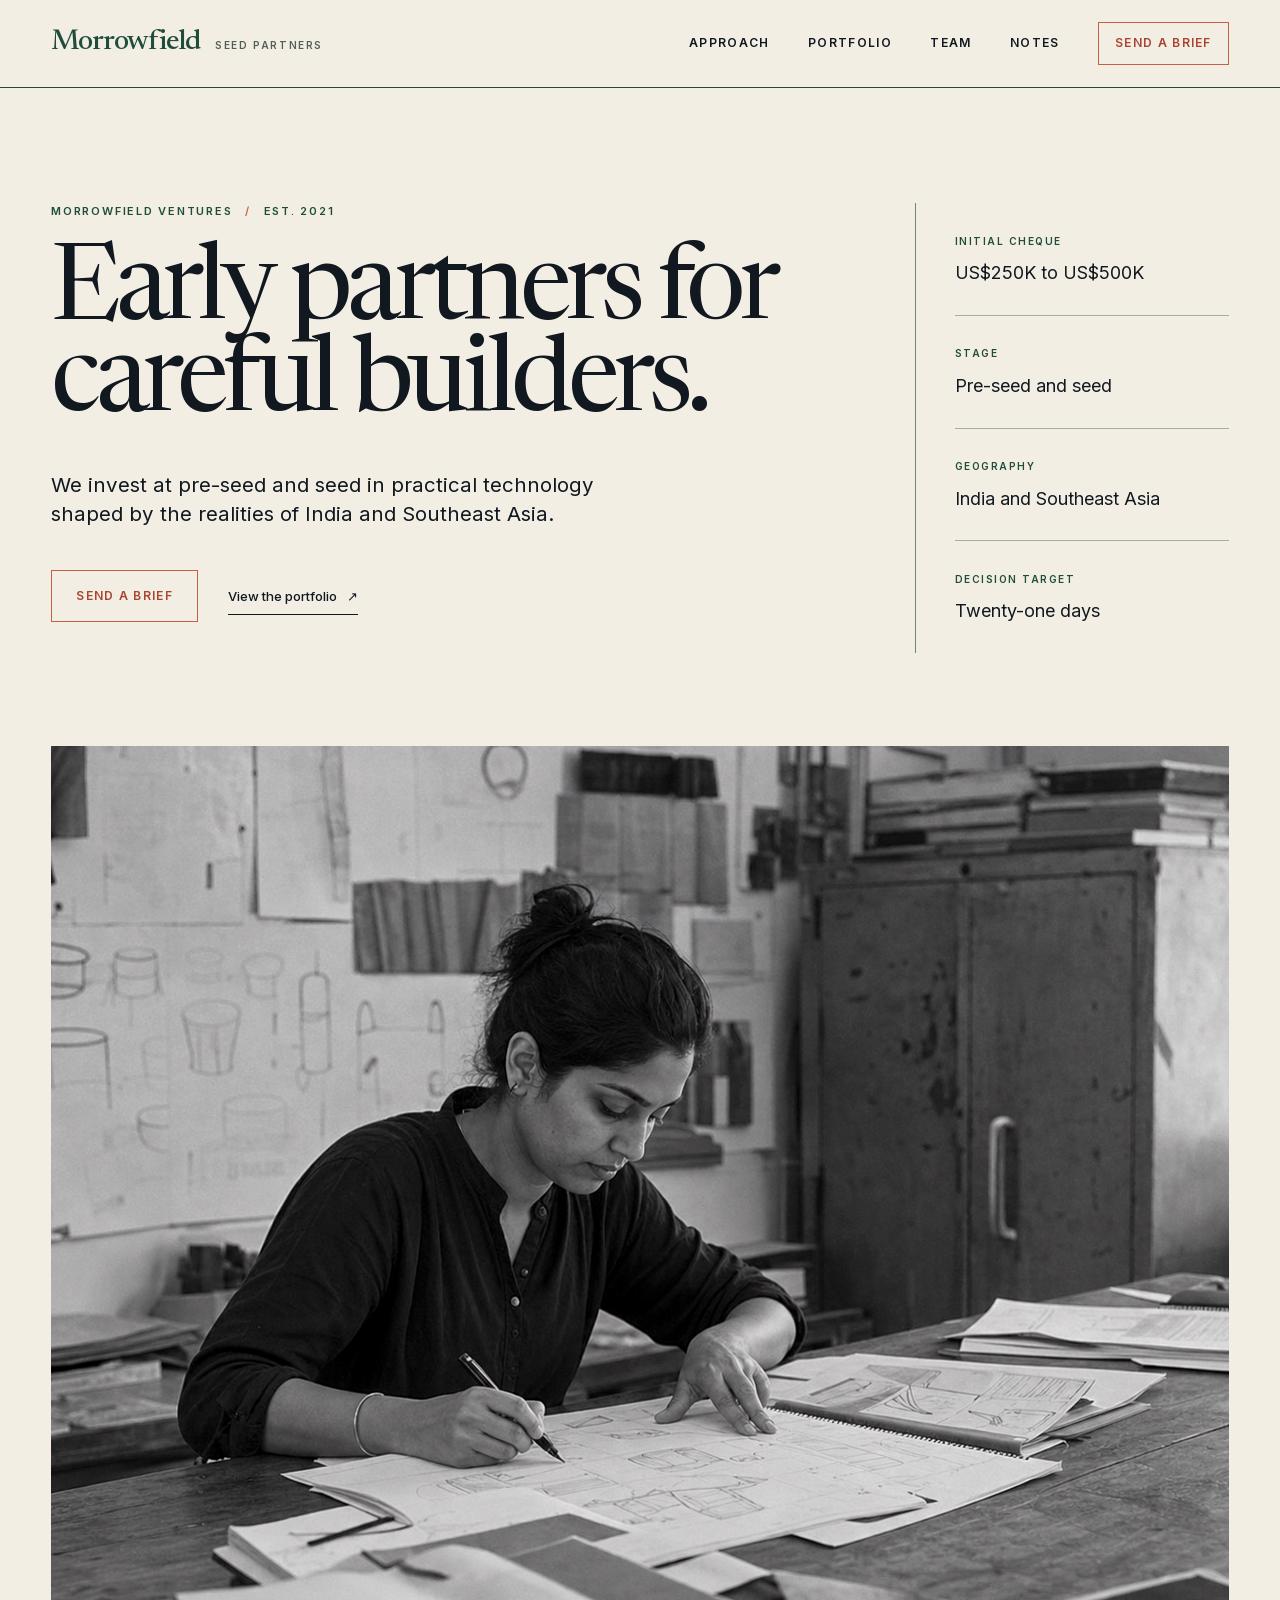
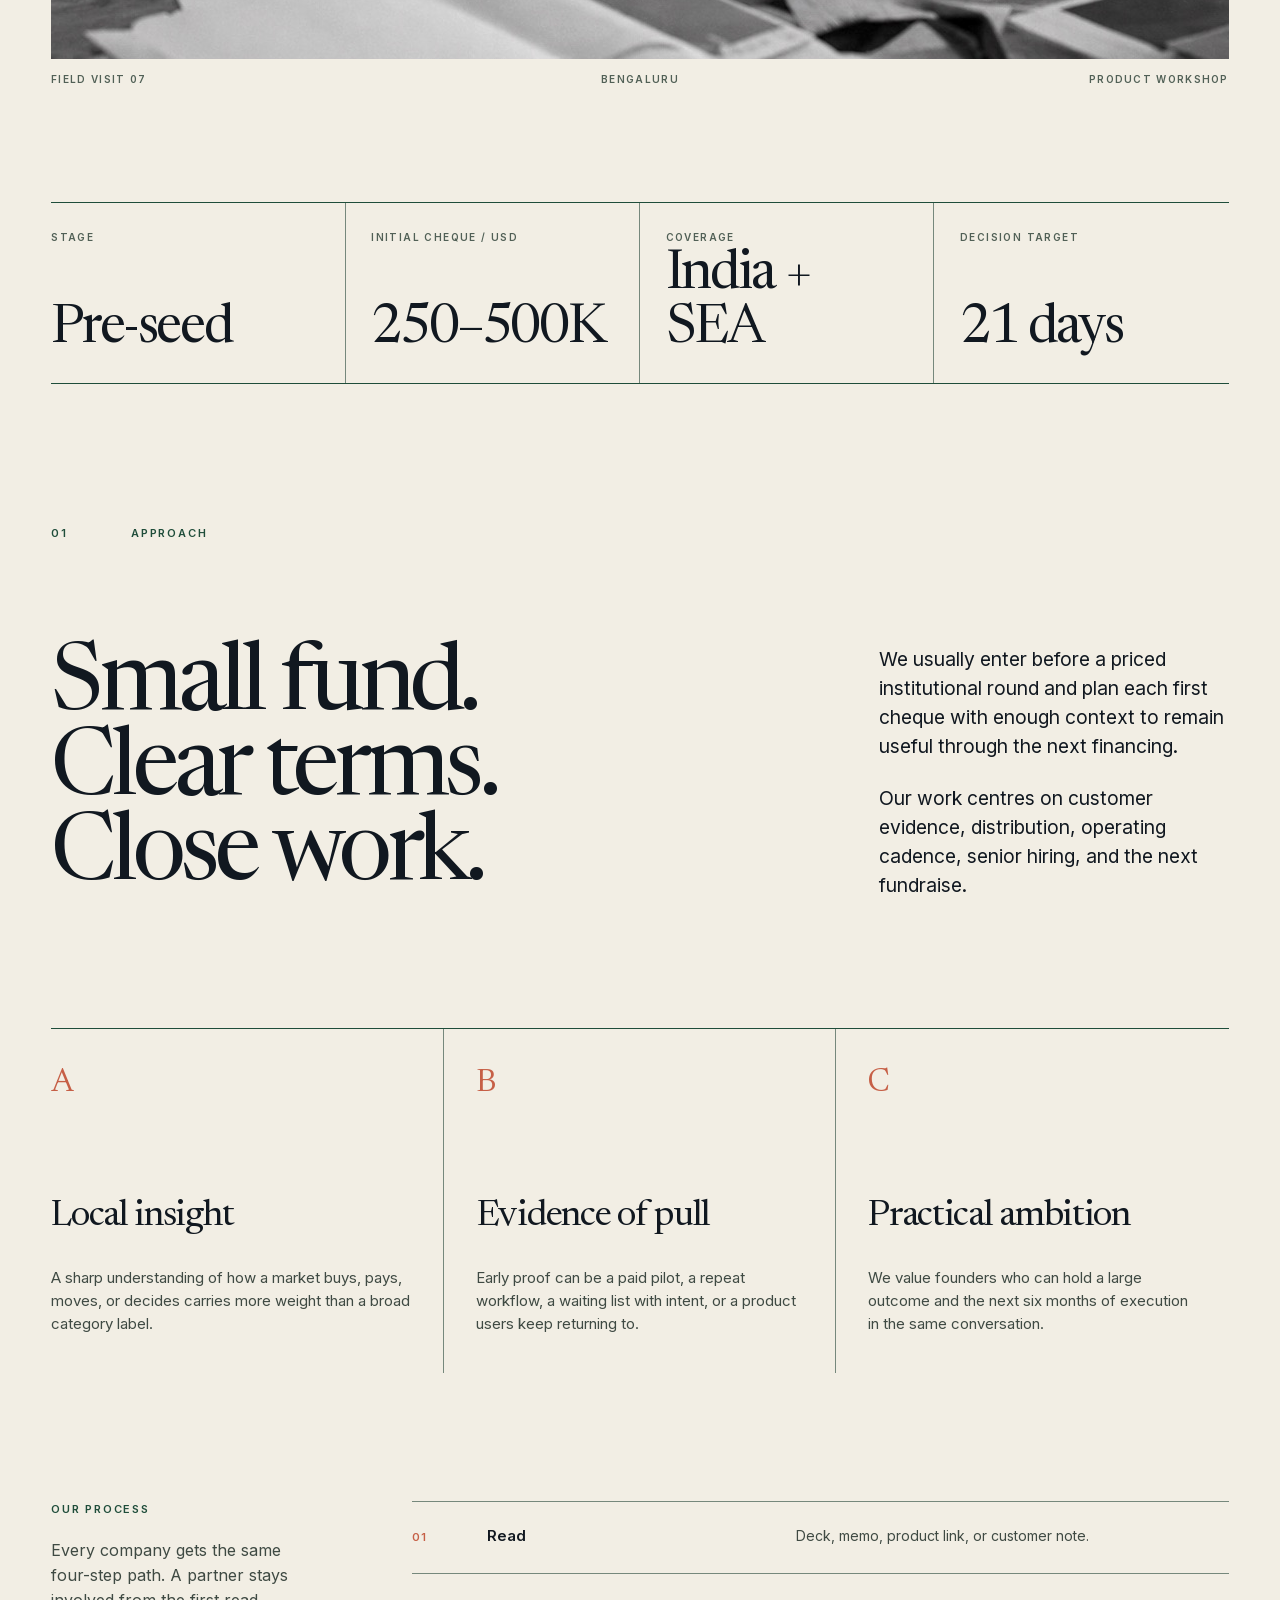
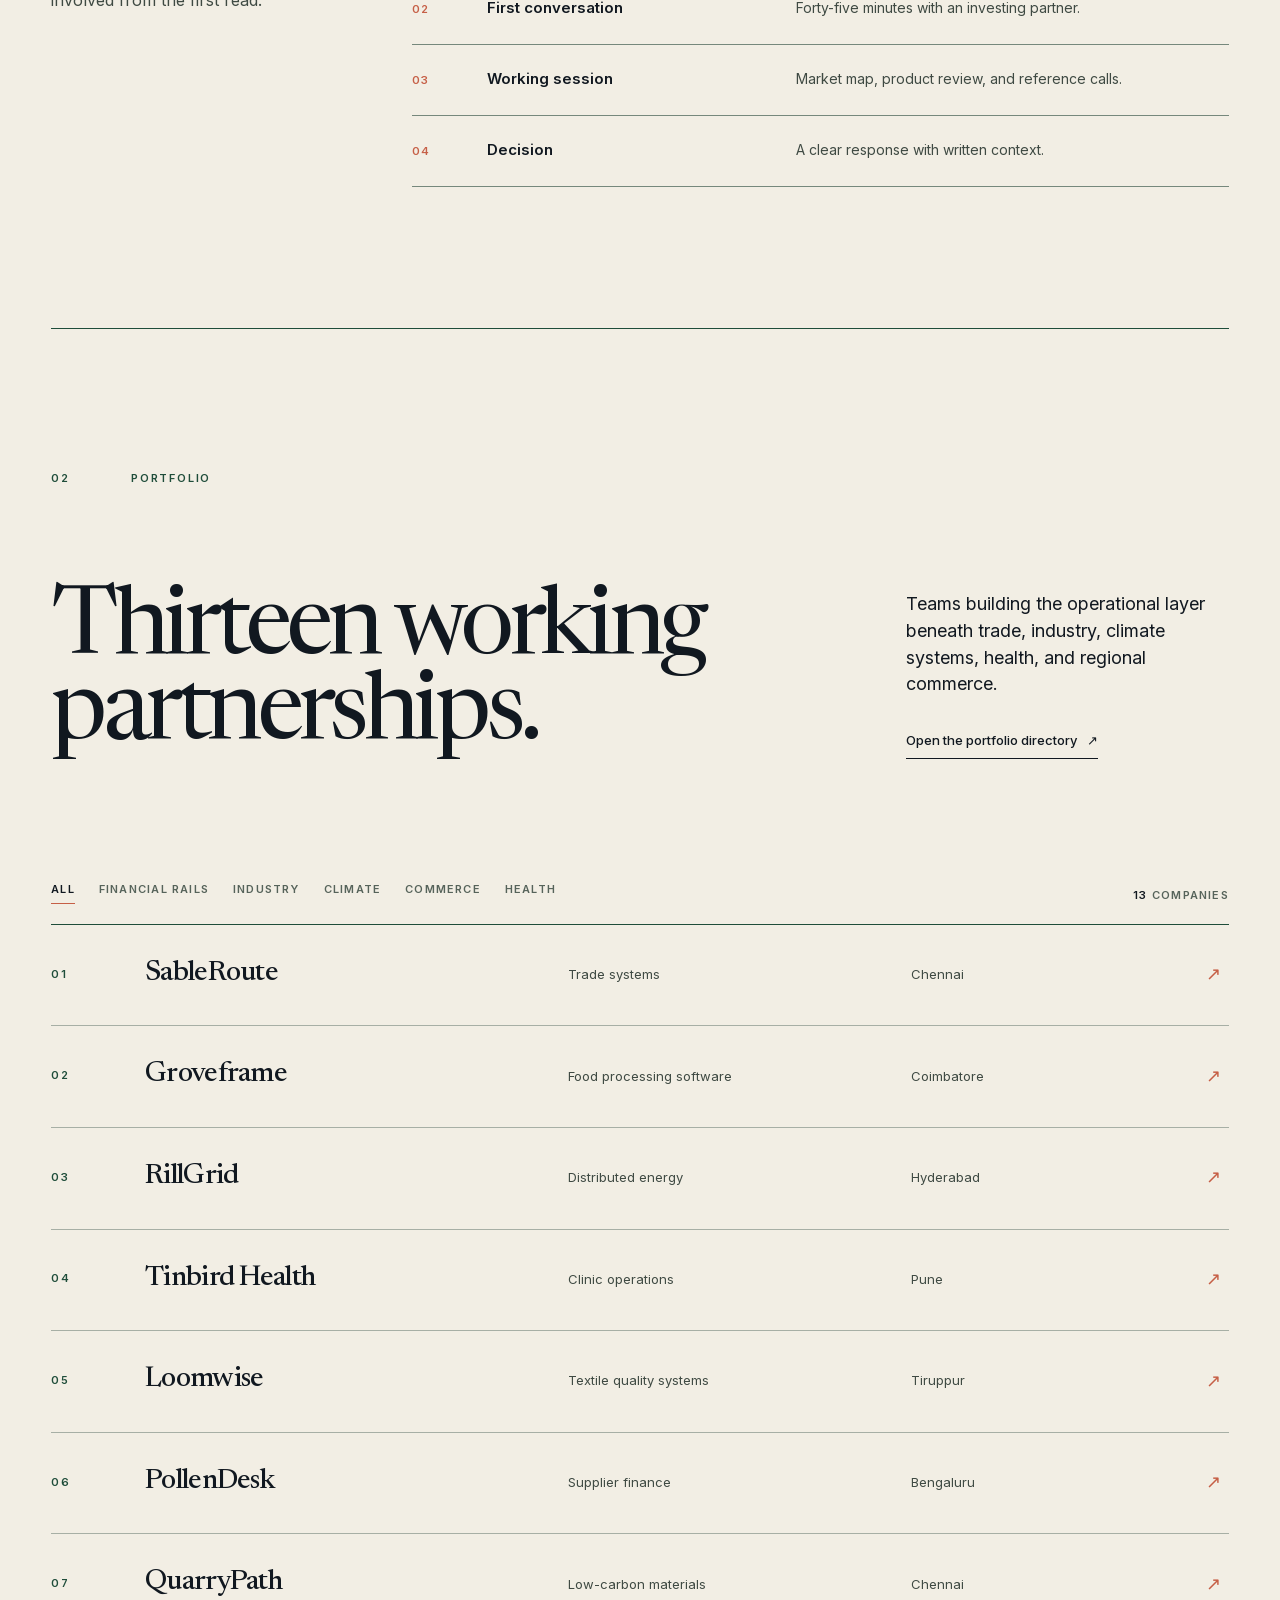
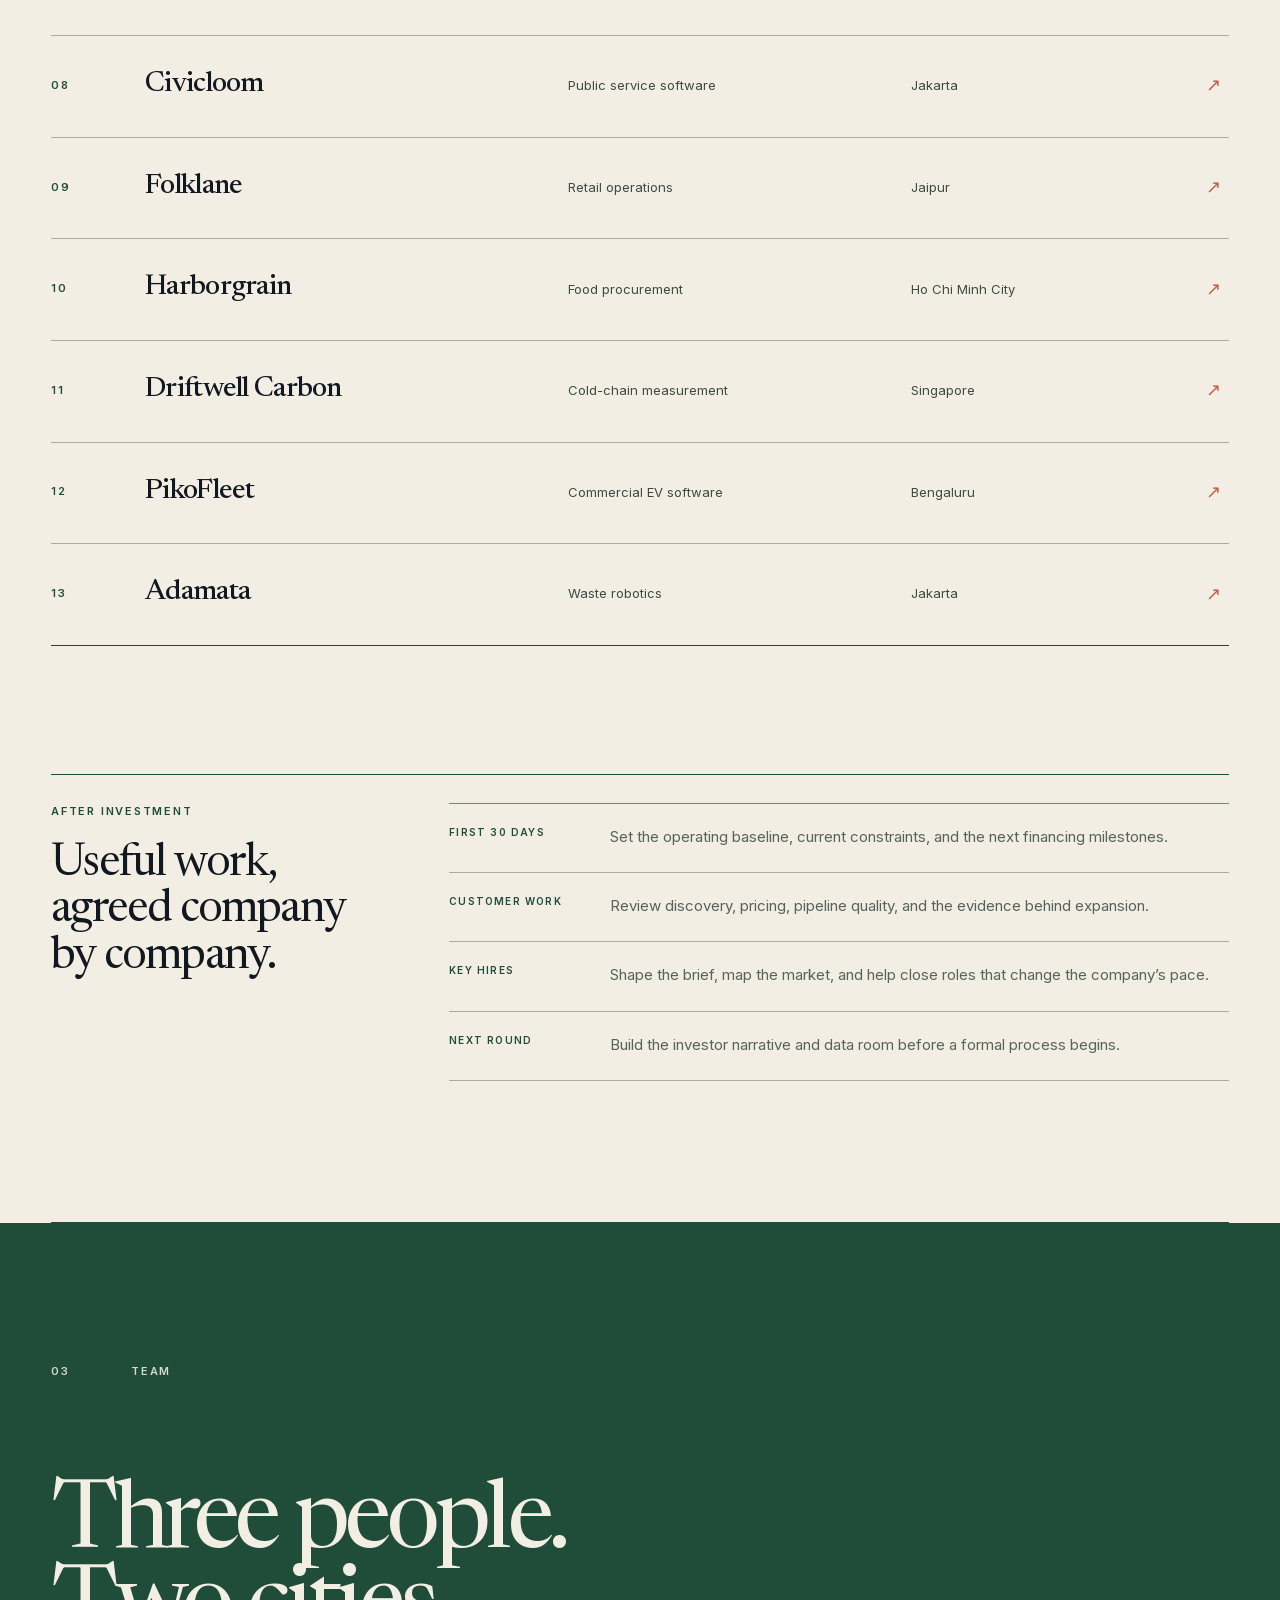
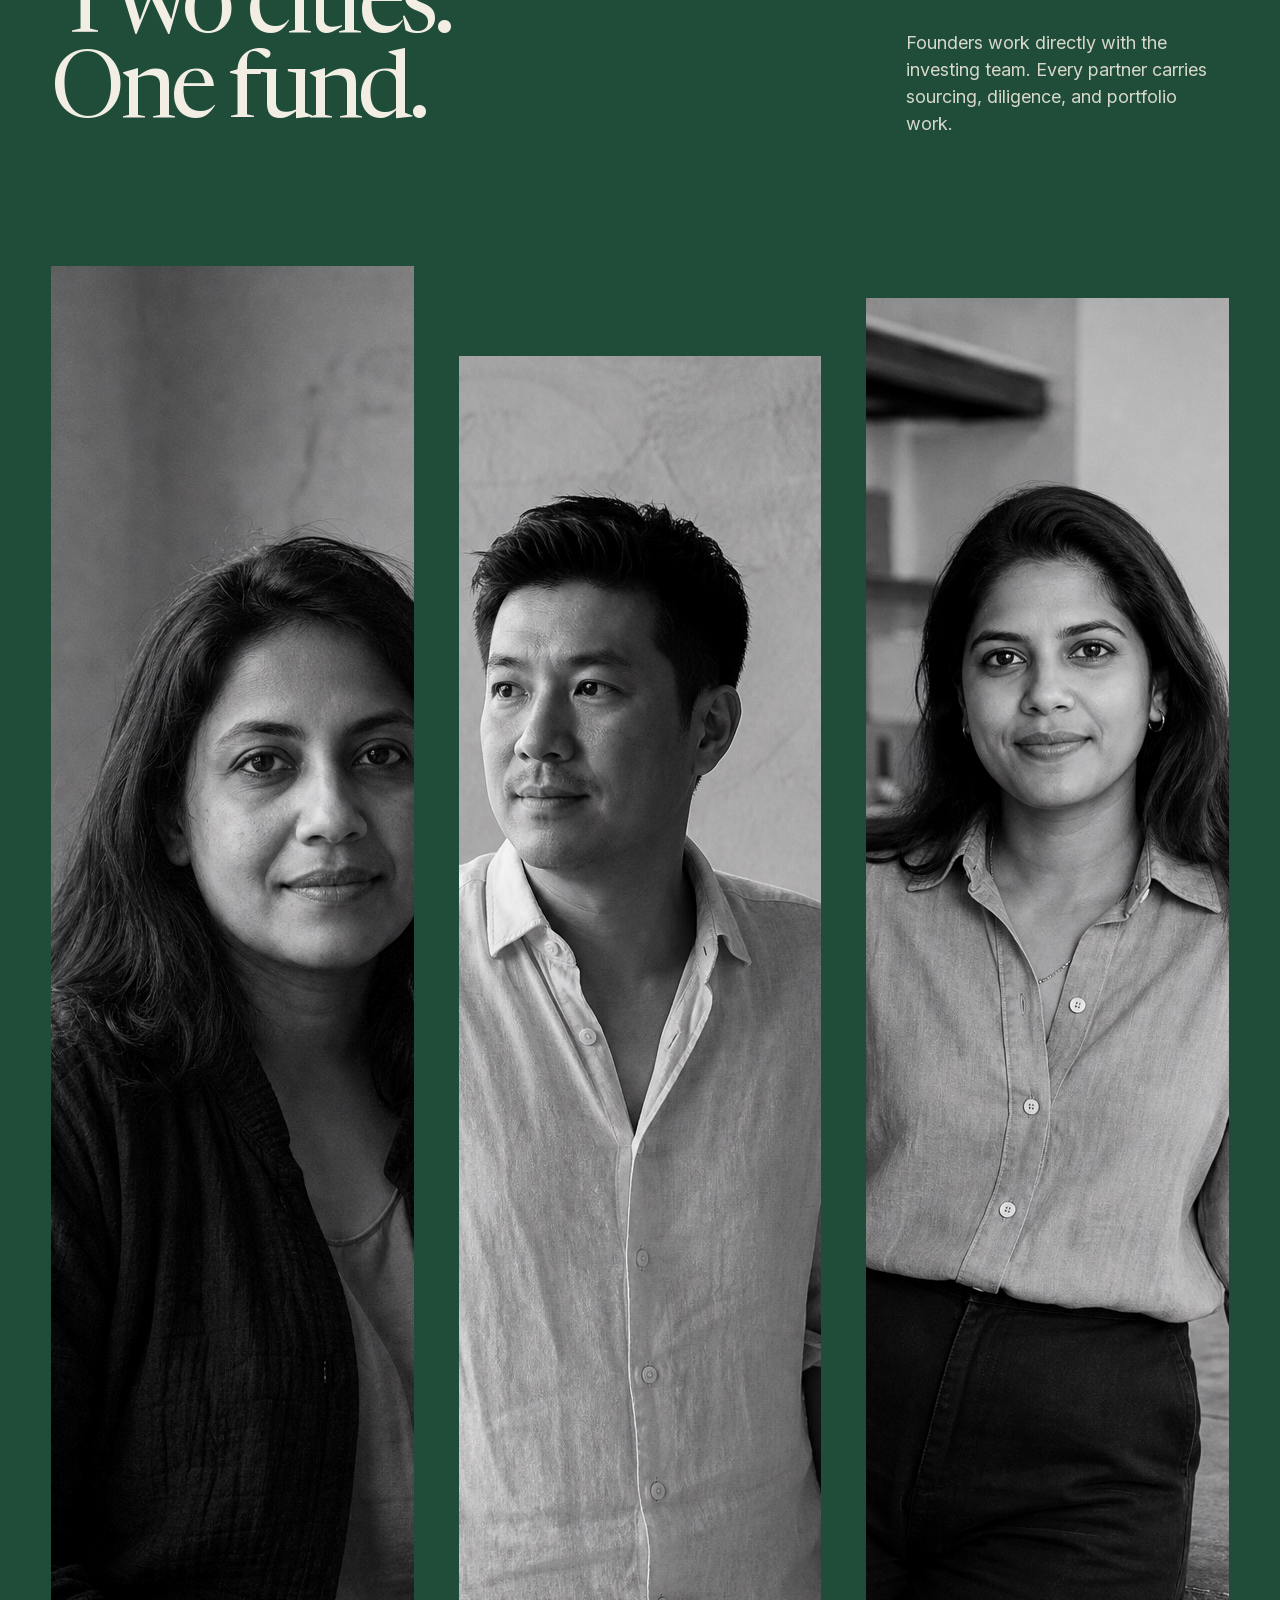
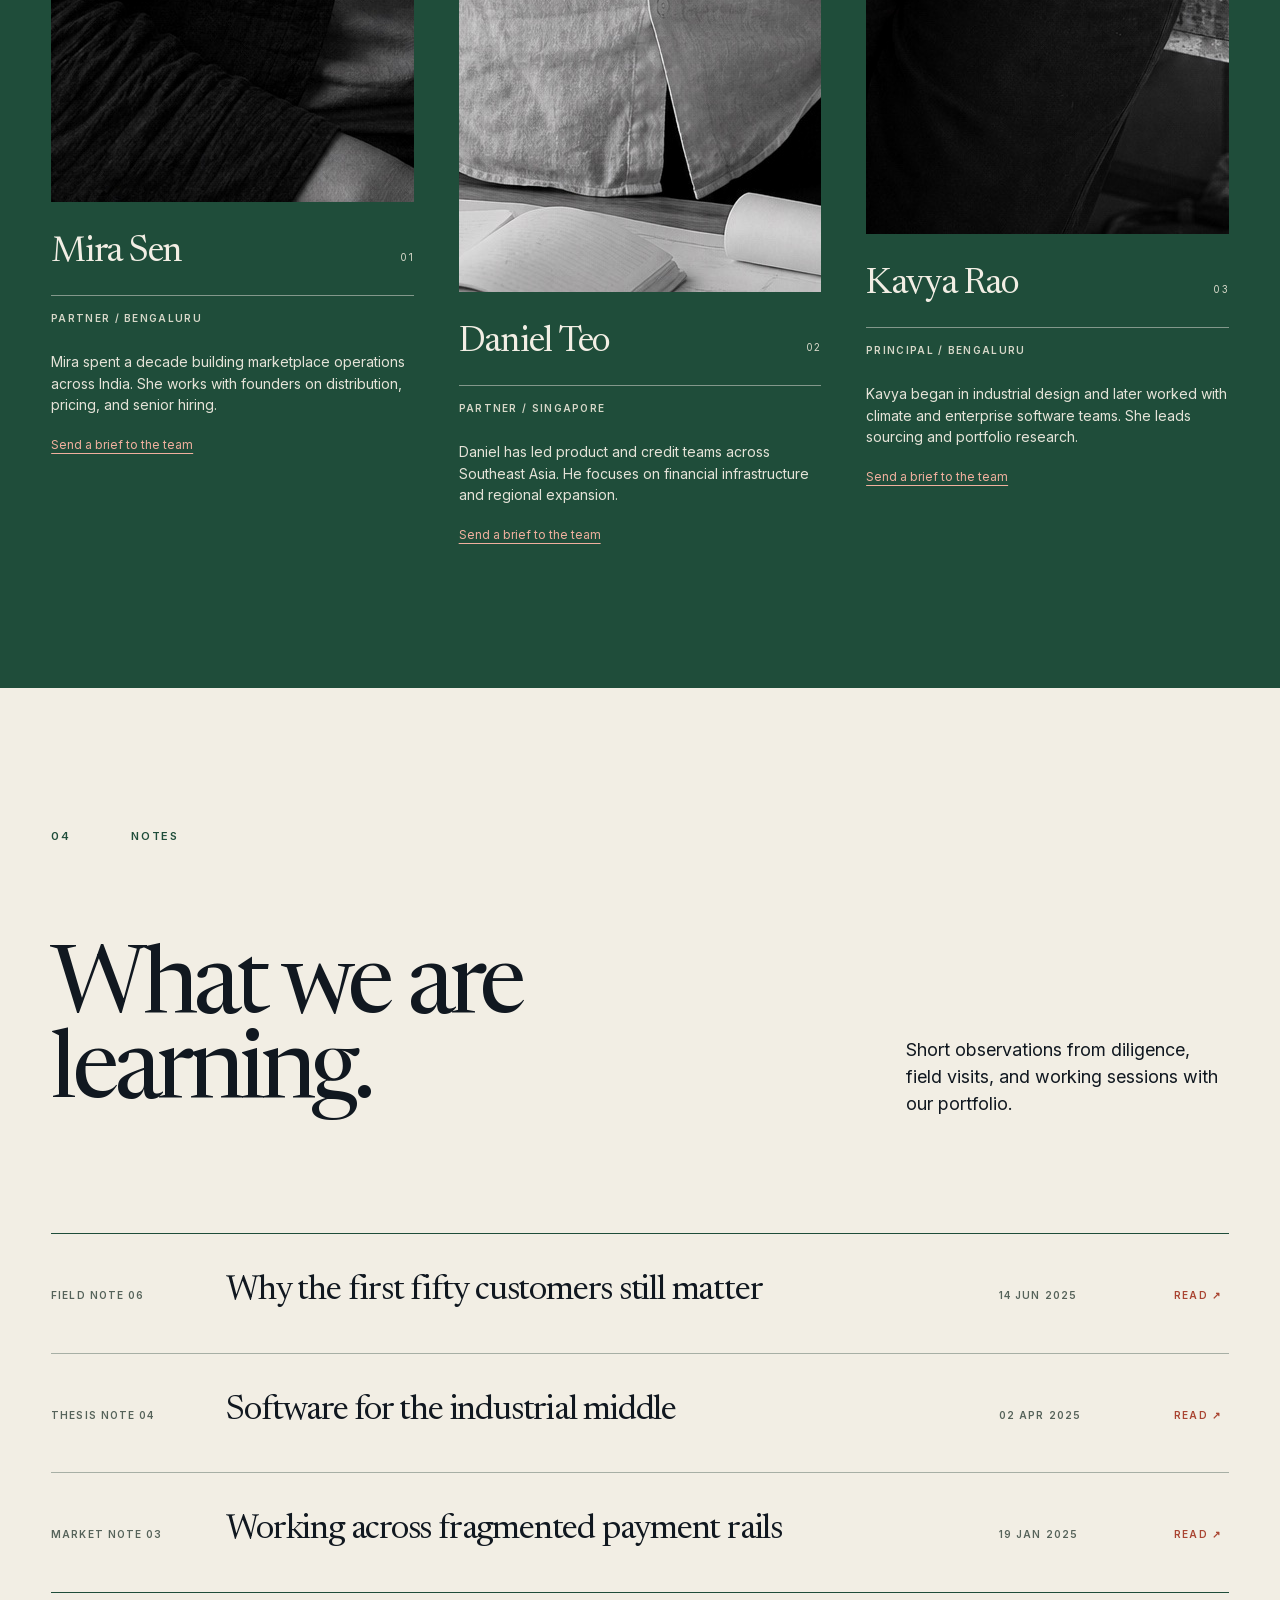
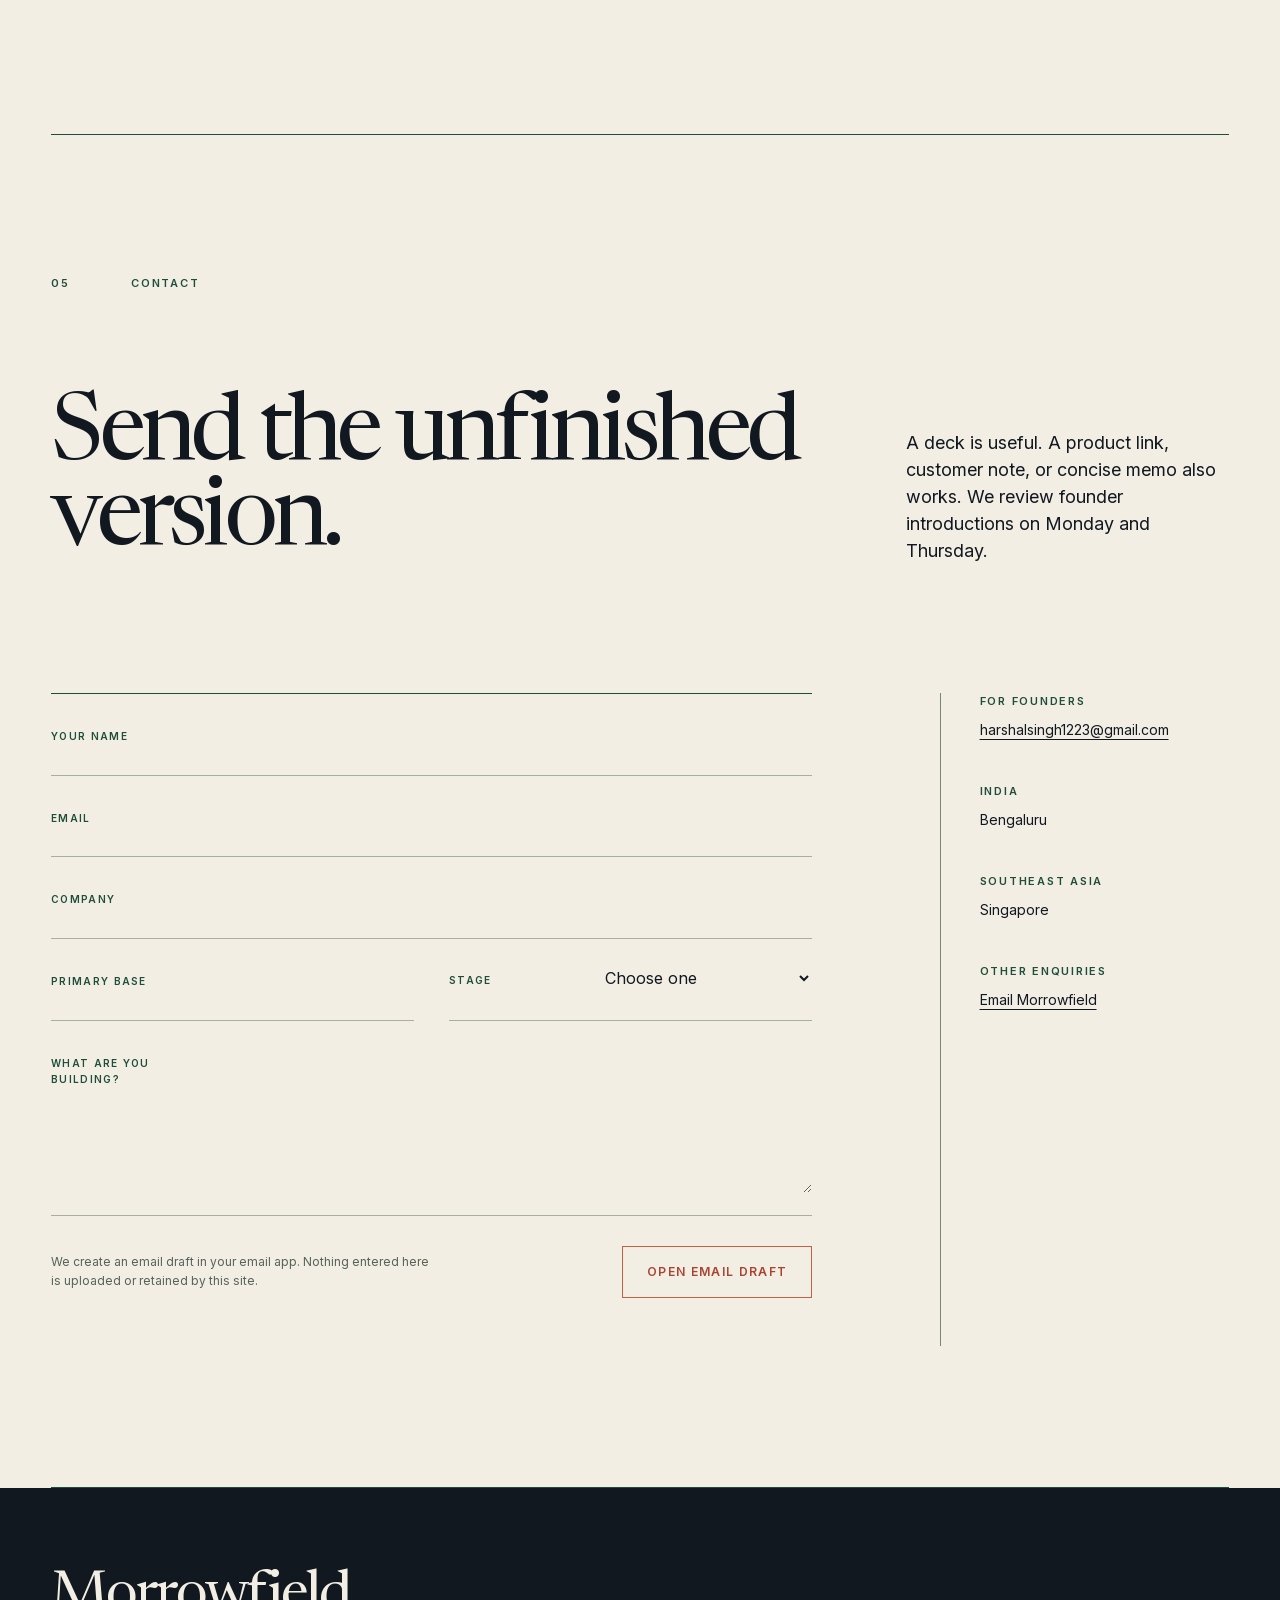
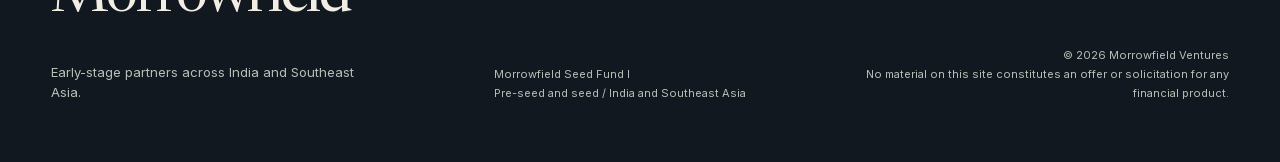
==== commit 4eeafbf9: "Add portfolio directory and working contact flow" ====
--- a/index.html
+++ b/index.html
@@ -8,6 +8,8 @@
   <meta property="og:title" content="Morrowfield Ventures">
   <meta property="og:description" content="Early partners for careful builders across India and Southeast Asia.">
   <meta property="og:type" content="website">
+  <meta property="og:url" content="https://harrrshall.github.io/morrowfield-ventures/">
+  <link rel="canonical" href="https://harrrshall.github.io/morrowfield-ventures/">
   <title>Morrowfield Ventures</title>
   <link rel="icon" href="assets/favicon.svg" type="image/svg+xml">
   <link rel="preload" href="assets/fonts/newsreader-latin.woff2" as="font" type="font/woff2" crossorigin>
@@ -32,7 +34,7 @@
 
     <nav class="site-nav" id="site-nav" aria-label="Primary navigation">
       <a href="#approach">Approach</a>
-      <a href="#portfolio">Portfolio</a>
+      <a href="portfolio.html">Portfolio</a>
       <a href="#team">Team</a>
       <a href="#notes">Notes</a>
       <a class="nav-contact" href="#contact">Send a brief</a>
@@ -47,7 +49,7 @@
         <p class="hero-intro">We invest at pre-seed and seed in practical technology shaped by the realities of India and Southeast Asia.</p>
         <div class="hero-actions">
           <a class="button button-primary" href="#contact">Send a brief</a>
-          <a class="text-link" href="#portfolio">View the portfolio <span aria-hidden="true">↘</span></a>
+          <a class="text-link" href="portfolio.html">View the portfolio <span aria-hidden="true">↗</span></a>
         </div>
       </div>
 
@@ -79,10 +81,10 @@
     </section>
 
     <section class="fund-strip" aria-label="Fund overview">
-      <div class="stat reveal"><span>Fund I</span><strong>US$22M</strong></div>
-      <div class="stat reveal"><span>Companies</span><strong>12</strong></div>
-      <div class="stat reveal"><span>Follow-on reserve</span><strong>40%</strong></div>
-      <div class="stat reveal"><span>Offices</span><strong>02</strong></div>
+      <div class="stat reveal"><span>Stage</span><strong>Pre-seed</strong></div>
+      <div class="stat reveal"><span>Initial cheque / USD</span><strong>250–500K</strong></div>
+      <div class="stat reveal"><span>Coverage</span><strong>India + SEA</strong></div>
+      <div class="stat reveal"><span>Decision target</span><strong>21 days</strong></div>
     </section>
 
     <section class="section approach" id="approach" aria-labelledby="approach-title">
@@ -94,7 +96,7 @@
       <div class="section-heading reveal">
         <h2 id="approach-title">Small fund.<br>Clear terms.<br>Close work.</h2>
         <div class="section-intro">
-          <p>Morrowfield Seed Fund I backs twelve to sixteen companies. We usually enter before a priced institutional round and keep room for the next two financings.</p>
+          <p>We usually enter before a priced institutional round and plan each first cheque with enough context to remain useful through the next financing.</p>
           <p>Our work centres on customer evidence, distribution, operating cadence, senior hiring, and the next fundraise.</p>
         </div>
       </div>
@@ -138,8 +140,11 @@
       </div>
 
       <div class="portfolio-heading reveal">
-        <h2 id="portfolio-title">Twelve working partnerships.</h2>
-        <p>Teams building the operational layer beneath trade, industry, climate systems, health, and regional commerce.</p>
+        <h2 id="portfolio-title">Thirteen working partnerships.</h2>
+        <div class="portfolio-heading-copy">
+          <p>Teams building the operational layer beneath trade, industry, climate systems, health, and regional commerce.</p>
+          <a class="text-link" href="portfolio.html">Open the portfolio directory <span aria-hidden="true">↗</span></a>
+        </div>
       </div>
 
       <div class="portfolio-tools reveal">
@@ -151,7 +156,7 @@
           <button class="filter-button" type="button" data-filter="commerce" aria-pressed="false">Commerce</button>
           <button class="filter-button" type="button" data-filter="health" aria-pressed="false">Health</button>
         </div>
-        <p class="portfolio-count" aria-live="polite"><span>12</span> companies</p>
+        <p class="portfolio-count" aria-live="polite"><span>13</span> companies</p>
       </div>
 
       <div class="portfolio-ledger">
@@ -191,18 +196,23 @@
         <button class="portfolio-row reveal" type="button" data-sector="industry" data-project="pikofleet">
           <span class="portfolio-number">12</span><strong>PikoFleet</strong><span>Commercial EV software</span><span>Bengaluru</span><span aria-hidden="true">↗</span>
         </button>
-      </div>
-
-      <div class="founder-notes">
-        <blockquote class="reveal">
-          <p>“During our first factory pilot, Mira worked through the pricing model with us and introduced two plant operators who challenged it.”</p>
-          <footer><strong>Anika Iyer</strong><span>Co-founder, Loomwise</span></footer>
-        </blockquote>
-        <blockquote class="reveal">
-          <p>“Daniel stayed close through our first regional contract. His questions made the rollout smaller, faster, and easier to measure.”</p>
-          <footer><strong>Tuan Nguyen</strong><span>Co-founder, Harborgrain</span></footer>
-        </blockquote>
-      </div>
+        <button class="portfolio-row reveal" type="button" data-sector="climate" data-project="adamata">
+          <span class="portfolio-number">13</span><strong>Adamata</strong><span>Waste robotics</span><span>Jakarta</span><span aria-hidden="true">↗</span>
+        </button>
+      </div>
+
+      <section class="portfolio-support" aria-labelledby="portfolio-support-title">
+        <div class="portfolio-support-heading reveal">
+          <p class="overline">After investment</p>
+          <h3 id="portfolio-support-title">Useful work, agreed company by company.</h3>
+        </div>
+        <dl class="portfolio-support-list">
+          <div class="reveal"><dt>First 30 days</dt><dd>Set the operating baseline, current constraints, and the next financing milestones.</dd></div>
+          <div class="reveal"><dt>Customer work</dt><dd>Review discovery, pricing, pipeline quality, and the evidence behind expansion.</dd></div>
+          <div class="reveal"><dt>Key hires</dt><dd>Shape the brief, map the market, and help close roles that change the company’s pace.</dd></div>
+          <div class="reveal"><dt>Next round</dt><dd>Build the investor narrative and data room before a formal process begins.</dd></div>
+        </dl>
+      </section>
     </section>
 
     <section class="section team" id="team" aria-labelledby="team-title">
@@ -222,21 +232,21 @@
           <div class="person-line"><h3>Mira Sen</h3><span>01</span></div>
           <p class="person-role">Partner / Bengaluru</p>
           <p class="person-bio">Mira spent a decade building marketplace operations across India. She works with founders on distribution, pricing, and senior hiring.</p>
-          <a href="mailto:mira@morrowfield.vc">mira@morrowfield.vc</a>
+          <a href="#contact">Send a brief to the team</a>
         </article>
         <article class="person reveal">
           <figure><img src="assets/images/daniel-teo.jpg" alt="Daniel Teo, Partner" width="1024" height="1536" loading="lazy"></figure>
           <div class="person-line"><h3>Daniel Teo</h3><span>02</span></div>
           <p class="person-role">Partner / Singapore</p>
           <p class="person-bio">Daniel has led product and credit teams across Southeast Asia. He focuses on financial infrastructure and regional expansion.</p>
-          <a href="mailto:daniel@morrowfield.vc">daniel@morrowfield.vc</a>
+          <a href="#contact">Send a brief to the team</a>
         </article>
         <article class="person reveal">
           <figure><img src="assets/images/kavya-rao.jpg" alt="Kavya Rao, Principal" width="1024" height="1536" loading="lazy"></figure>
           <div class="person-line"><h3>Kavya Rao</h3><span>03</span></div>
           <p class="person-role">Principal / Bengaluru</p>
           <p class="person-bio">Kavya began in industrial design and later worked with climate and enterprise software teams. She leads sourcing and portfolio research.</p>
-          <a href="mailto:kavya@morrowfield.vc">kavya@morrowfield.vc</a>
+          <a href="#contact">Send a brief to the team</a>
         </article>
       </div>
     </section>
@@ -273,27 +283,27 @@
 
       <div class="contact-heading reveal">
         <h2 id="contact-title">Send the unfinished version.</h2>
-        <p>A deck is useful. A product link, customer note, or concise memo also works. We read every submission on Monday and Thursday.</p>
+        <p>A deck is useful. A product link, customer note, or concise memo also works. We review founder introductions on Monday and Thursday.</p>
       </div>
 
       <div class="contact-layout">
-        <form class="brief-form reveal" id="brief-form">
+        <form class="brief-form reveal" id="brief-form" data-recipient="harshalsingh1223@gmail.com">
           <div class="form-row">
             <label for="name">Your name</label>
-            <input id="name" name="name" type="text" autocomplete="name" required>
+            <input id="name" name="name" type="text" autocomplete="name" maxlength="100" required>
           </div>
           <div class="form-row">
             <label for="email">Email</label>
-            <input id="email" name="email" type="email" autocomplete="email" required>
+            <input id="email" name="email" type="email" autocomplete="email" maxlength="254" required>
           </div>
           <div class="form-row">
             <label for="company">Company</label>
-            <input id="company" name="company" type="text" autocomplete="organization" required>
+            <input id="company" name="company" type="text" autocomplete="organization" maxlength="120" required>
           </div>
           <div class="form-split">
             <div class="form-row">
               <label for="base">Primary base</label>
-              <input id="base" name="base" type="text" required>
+              <input id="base" name="base" type="text" maxlength="100" required>
             </div>
             <div class="form-row">
               <label for="stage">Stage</label>
@@ -308,32 +318,31 @@
           </div>
           <div class="form-row">
             <label for="note">What are you building?</label>
-            <textarea id="note" name="note" rows="5" required></textarea>
+            <textarea id="note" name="note" rows="5" maxlength="2000" required></textarea>
           </div>
           <div class="form-footer">
-            <p>Links to a deck, data room, or product can go in the note.</p>
-            <button class="button button-primary" type="submit">Submit brief</button>
+            <p>We create an email draft in your email app. Nothing entered here is uploaded or retained by this site.</p>
+            <button class="button button-primary" type="submit">Open email draft</button>
           </div>
           <p class="form-status" id="form-status" role="status" tabindex="-1"></p>
         </form>
 
-        <aside class="contact-details reveal" aria-label="Office and contact details">
+        <aside class="contact-details reveal" aria-label="Contact details">
           <div>
             <p class="overline">For founders</p>
-            <a href="mailto:founders@morrowfield.vc">founders@morrowfield.vc</a>
-            <a href="tel:+918041276084">+91&nbsp;80&nbsp;4127&nbsp;6084</a>
-          </div>
-          <div>
-            <p class="overline">Bengaluru</p>
-            <address>42 Langford Cross<br>Bengaluru 560025<br>India</address>
-          </div>
-          <div>
-            <p class="overline">Singapore</p>
-            <address>18 Keong Saik Lane<br>#03-02, Singapore 089125</address>
+            <a href="mailto:harshalsingh1223@gmail.com">harshalsingh1223@gmail.com</a>
+          </div>
+          <div>
+            <p class="overline">India</p>
+            <address>Bengaluru</address>
+          </div>
+          <div>
+            <p class="overline">Southeast Asia</p>
+            <address>Singapore</address>
           </div>
           <div>
             <p class="overline">Other enquiries</p>
-            <a href="mailto:hello@morrowfield.vc">hello@morrowfield.vc</a>
+            <a href="mailto:harshalsingh1223@gmail.com">Email Morrowfield</a>
           </div>
         </aside>
       </div>
@@ -347,7 +356,7 @@
     </div>
     <div class="footer-meta">
       <p>Morrowfield Seed Fund I</p>
-      <p>Managed by Morrowfield Ventures Pte. Ltd.</p>
+      <p>Pre-seed and seed / India and Southeast Asia</p>
     </div>
     <div class="footer-legal">
       <p>© <span id="current-year">2026</span> Morrowfield Ventures</p>
@@ -370,6 +379,10 @@
         <div><dt>Entry stage</dt><dd id="dialog-stage"></dd></div>
         <div><dt>Partner</dt><dd id="dialog-partner"></dd></div>
       </dl>
+      <div class="dialog-actions">
+        <a class="button button-secondary" id="dialog-company-link" href="https://www.adamata.co/" target="_blank" rel="noopener" hidden>Visit company website ↗</a>
+        <a class="button button-primary" id="dialog-profile-link" href="portfolio.html">Open portfolio profile</a>
+      </div>
     </div>
   </dialog>
 
--- a/styles.css
+++ b/styles.css
@@ -175,7 +175,8 @@
 }
 
 .site-nav a:hover::after,
-.site-nav a.active::after {
+.site-nav a.active::after,
+.site-nav a[aria-current="page"]::after {
   transform: scaleX(1);
   transform-origin: left;
 }
@@ -299,6 +300,16 @@
   color: #fffdf7;
 }
 
+.button-secondary {
+  border-color: #1f4d3a;
+  color: #1f4d3a;
+}
+
+.button-secondary:hover {
+  background: #1f4d3a;
+  color: #fffdf7;
+}
+
 .text-link {
   display: inline-flex;
   align-items: center;
@@ -579,6 +590,15 @@
   max-width: 520px;
   font-size: clamp(17px, 1.4vw, 22px);
   line-height: 1.5;
+}
+
+.portfolio-heading-copy {
+  align-self: end;
+}
+
+.portfolio-heading-copy .text-link {
+  width: fit-content;
+  margin-top: 24px;
 }
 
 .portfolio-tools {
@@ -700,40 +720,106 @@
   text-align: right;
 }
 
-.founder-notes {
-  display: grid;
-  grid-template-columns: 1fr 1fr;
+.portfolio-support {
+  display: grid;
+  grid-template-columns: minmax(250px, 0.55fr) minmax(0, 1.45fr);
   gap: clamp(45px, 8vw, 140px);
   margin-top: clamp(90px, 10vw, 160px);
-}
-
-.founder-notes blockquote {
+  padding-top: 28px;
+  border-top: 1px solid #1f4d3a;
+}
+
+.portfolio-support-heading h3 {
+  max-width: 520px;
+  margin-top: 22px;
+  font-family: "Newsreader", Georgia, serif;
+  font-size: clamp(32px, 3.5vw, 55px);
+  font-weight: 400;
+  letter-spacing: -0.04em;
+  line-height: 1.04;
+}
+
+.portfolio-support-list {
+  border-top: 1px solid #76887c;
+}
+
+.portfolio-support-list > div {
+  display: grid;
+  grid-template-columns: minmax(120px, 0.35fr) minmax(0, 1.65fr);
+  gap: 30px;
+  padding: 21px 0 24px;
+  border-bottom: 1px solid #a7afa5;
+}
+
+.portfolio-support-list dt {
+  color: #1f4d3a;
+  font-size: 10px;
+  font-weight: 600;
+  letter-spacing: 0.12em;
+  text-transform: uppercase;
+}
+
+.portfolio-support-list dd {
+  color: #56635a;
+  font-size: 15px;
+}
+
+.portfolio-page-hero {
+  display: grid;
+  grid-template-columns: minmax(0, 1.4fr) minmax(300px, 0.6fr);
+  gap: clamp(50px, 9vw, 150px);
+  align-items: end;
+  min-height: 650px;
+  padding-top: clamp(90px, 10vw, 160px);
+  padding-bottom: clamp(90px, 10vw, 160px);
+  border-bottom: 1px solid #1f4d3a;
+}
+
+.portfolio-page-hero h1 {
+  margin-top: 28px;
+  font-family: "Newsreader", Georgia, serif;
+  font-size: clamp(68px, 8.5vw, 134px);
+  font-weight: 400;
+  letter-spacing: -0.052em;
+  line-height: 0.89;
+}
+
+.portfolio-page-intro {
+  max-width: 500px;
+  font-size: clamp(18px, 1.5vw, 23px);
+}
+
+.portfolio-page-intro .text-link {
+  width: fit-content;
+  margin-top: 32px;
+  font-size: 13px;
+}
+
+.portfolio-directory {
+  padding-top: clamp(90px, 10vw, 155px);
+}
+
+.portfolio-page-contact {
+  padding-top: clamp(90px, 10vw, 150px);
+  padding-bottom: clamp(90px, 10vw, 150px);
+  border-bottom: 1px solid #1f4d3a;
+}
+
+.portfolio-page-contact-row {
   display: flex;
-  min-height: 340px;
-  flex-direction: column;
+  align-items: flex-end;
   justify-content: space-between;
-  padding-top: 25px;
-  border-top: 1px solid #1f4d3a;
-}
-
-.founder-notes blockquote > p {
-  max-width: 610px;
+  gap: 50px;
+  margin-top: 26px;
+}
+
+.portfolio-page-contact h2 {
+  max-width: 900px;
   font-family: "Newsreader", Georgia, serif;
-  font-size: clamp(30px, 3.1vw, 49px);
-  letter-spacing: -0.035em;
-  line-height: 1.08;
-}
-
-.founder-notes footer {
-  display: flex;
-  flex-direction: column;
-  gap: 3px;
-  margin-top: 42px;
-  font-size: 12px;
-}
-
-.founder-notes footer span {
-  color: #56635a;
+  font-size: clamp(52px, 7vw, 108px);
+  font-weight: 400;
+  letter-spacing: -0.05em;
+  line-height: 0.94;
 }
 
 .team-heading h2 {
@@ -1126,6 +1212,14 @@
 .dialog-facts dd {
   margin-top: 7px;
   font-size: 14px;
+}
+
+.dialog-actions {
+  display: flex;
+  flex-wrap: wrap;
+  justify-content: flex-end;
+  gap: 12px;
+  margin-top: 28px;
 }
 
 .note-dialog {
@@ -1340,8 +1434,14 @@
     display: none;
   }
 
-  .founder-notes {
-    gap: 45px;
+  .portfolio-support,
+  .portfolio-page-hero {
+    grid-template-columns: 1fr;
+    gap: 50px;
+  }
+
+  .portfolio-page-hero {
+    min-height: 0;
   }
 
   .team-grid {
@@ -1483,6 +1583,10 @@
     border-bottom: 0;
   }
 
+  .stat strong {
+    font-size: clamp(27px, 7.2vw, 34px);
+  }
+
   .section-index {
     grid-template-columns: 45px 1fr;
     margin-bottom: 58px;
@@ -1539,12 +1643,22 @@
     font-size: 28px;
   }
 
-  .founder-notes {
+  .portfolio-support {
     grid-template-columns: 1fr;
   }
 
-  .founder-notes blockquote {
-    min-height: 290px;
+  .portfolio-support-list > div {
+    grid-template-columns: 1fr;
+    gap: 8px;
+  }
+
+  .portfolio-page-hero h1 {
+    font-size: clamp(58px, 17vw, 78px);
+  }
+
+  .portfolio-page-contact-row {
+    align-items: flex-start;
+    flex-direction: column;
   }
 
   .team-grid {
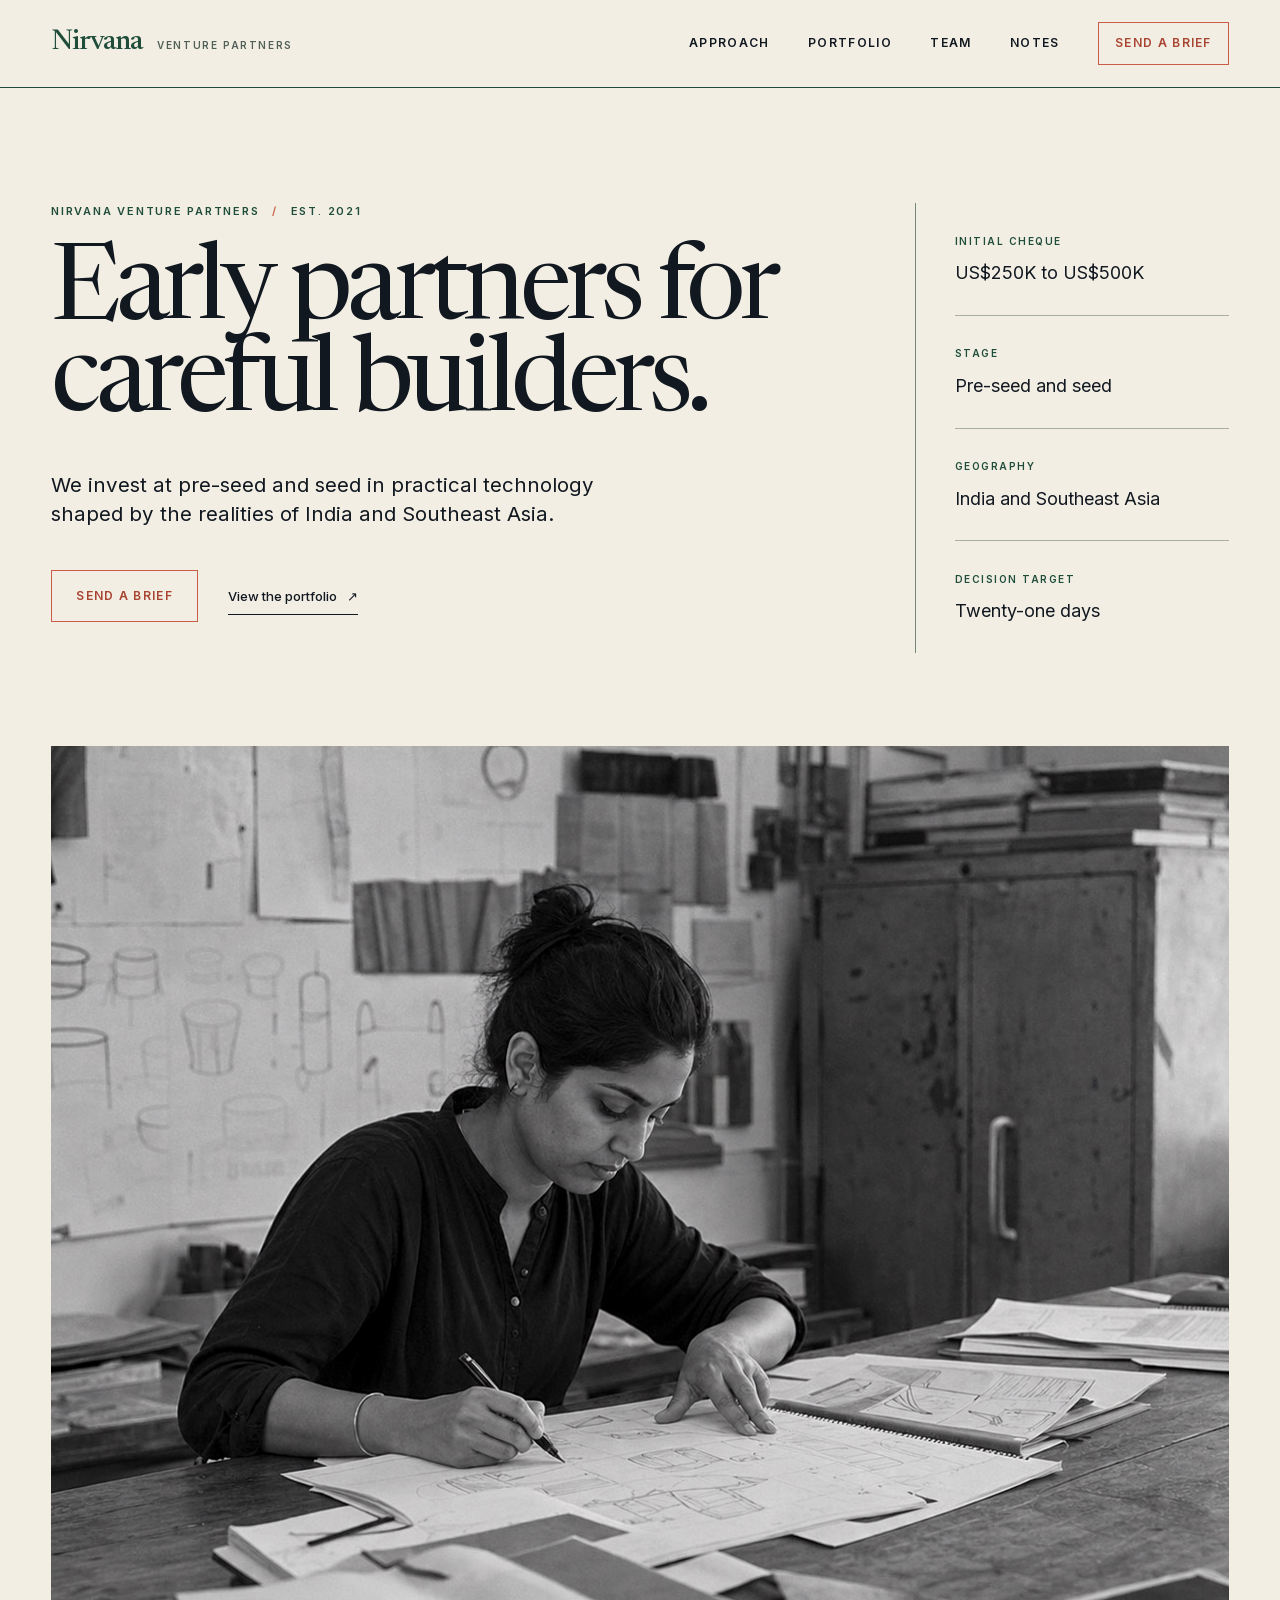
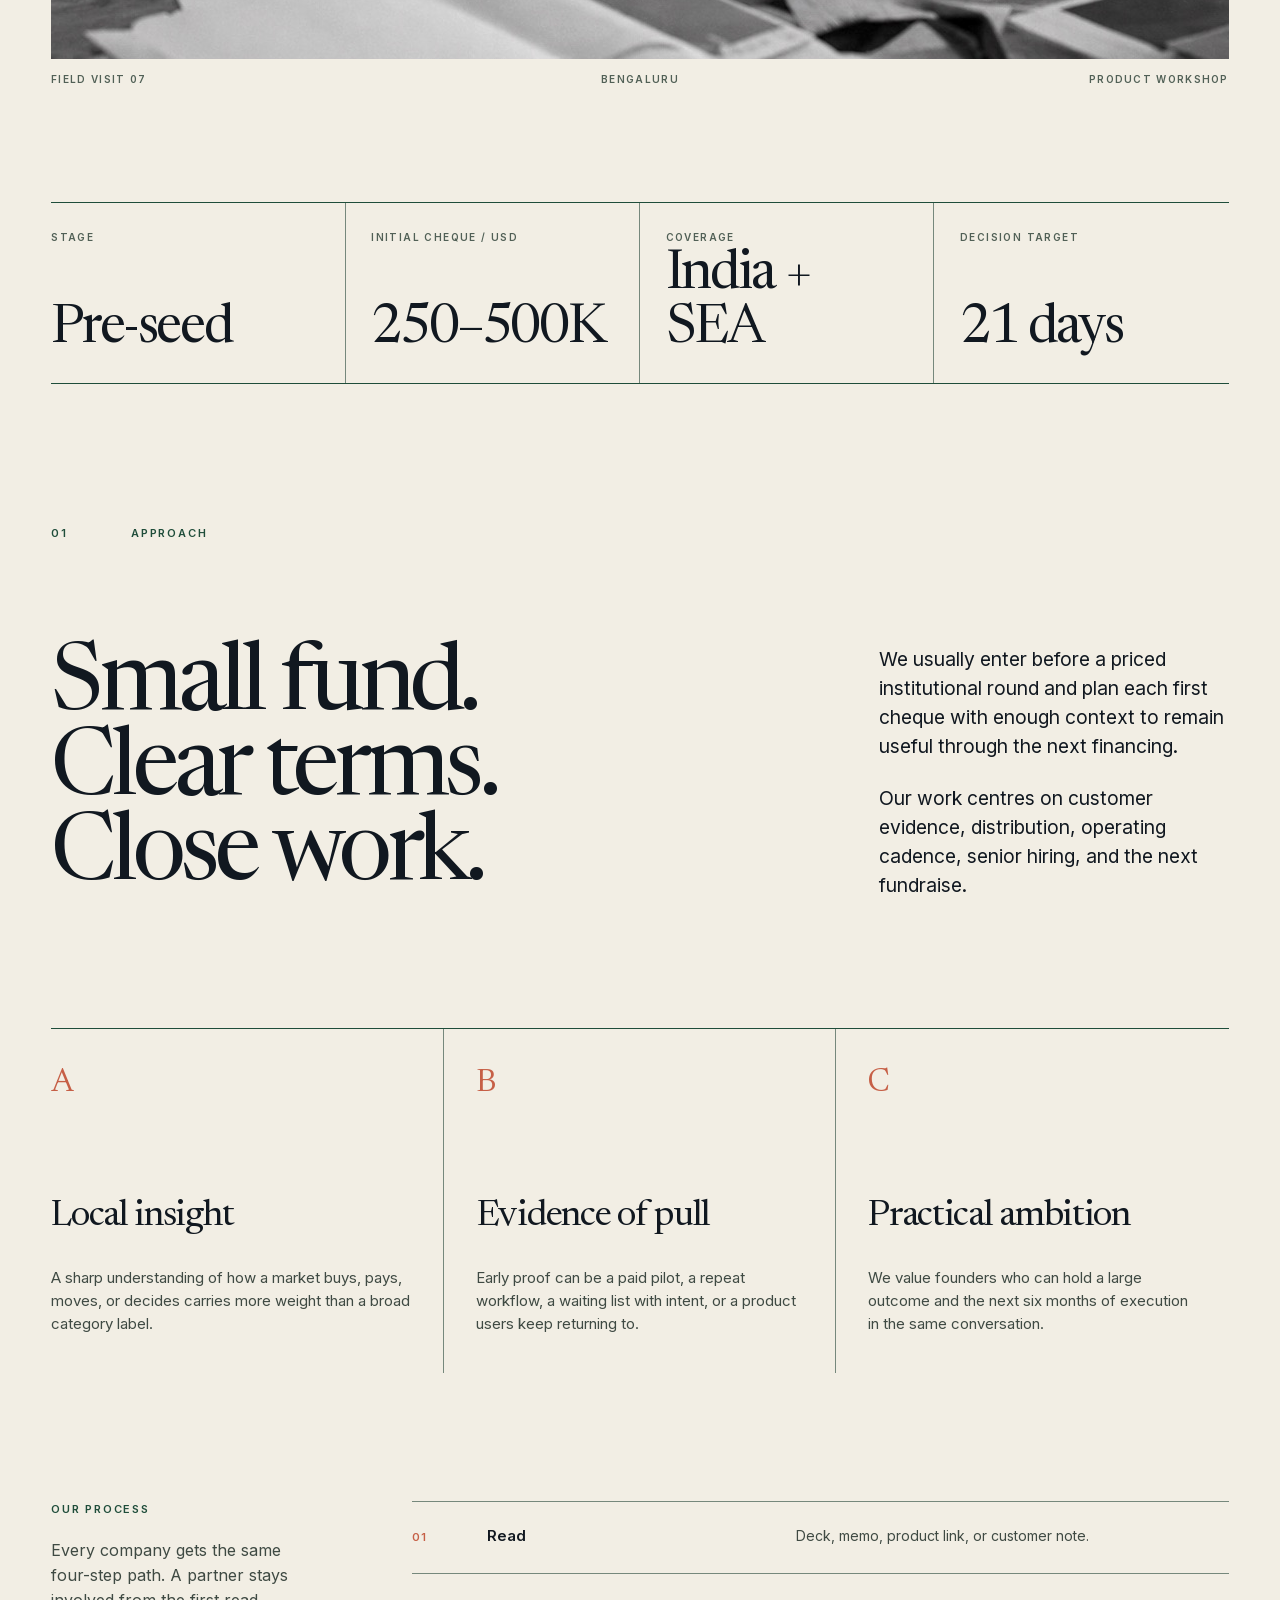
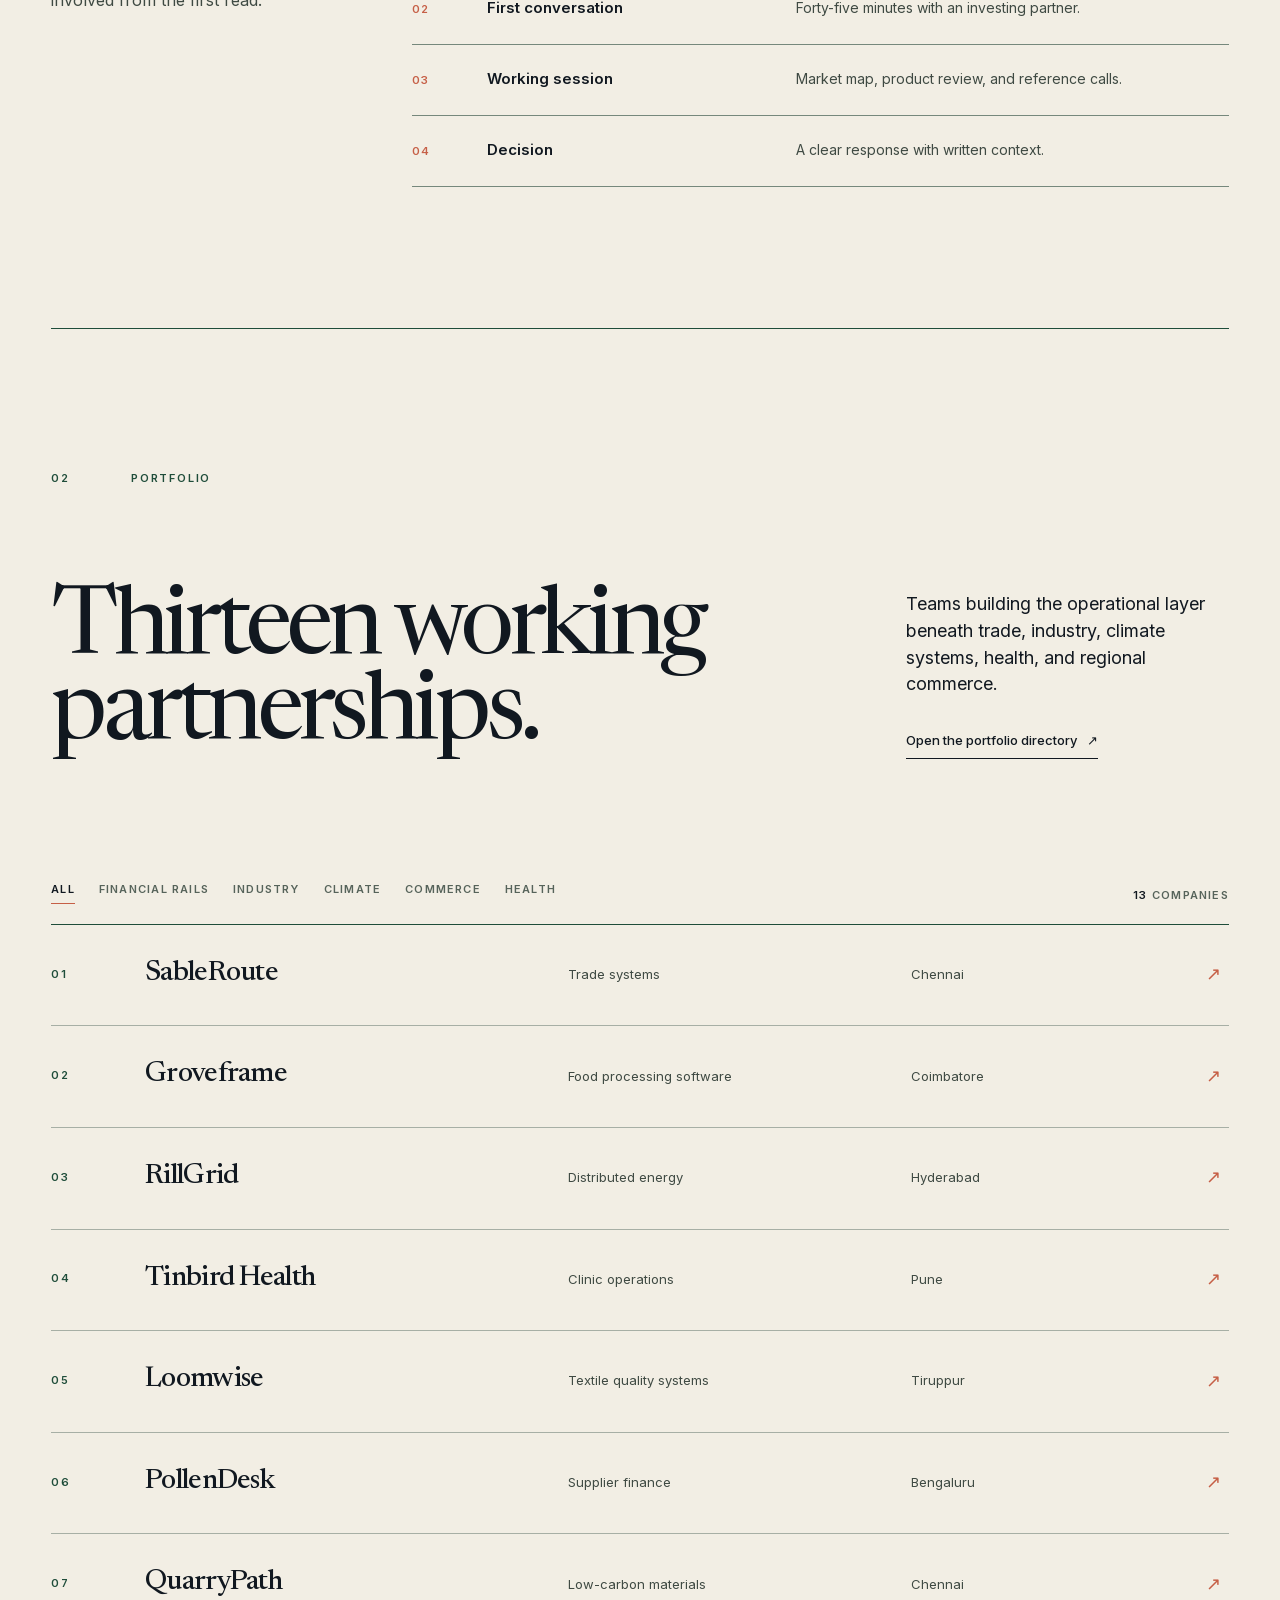
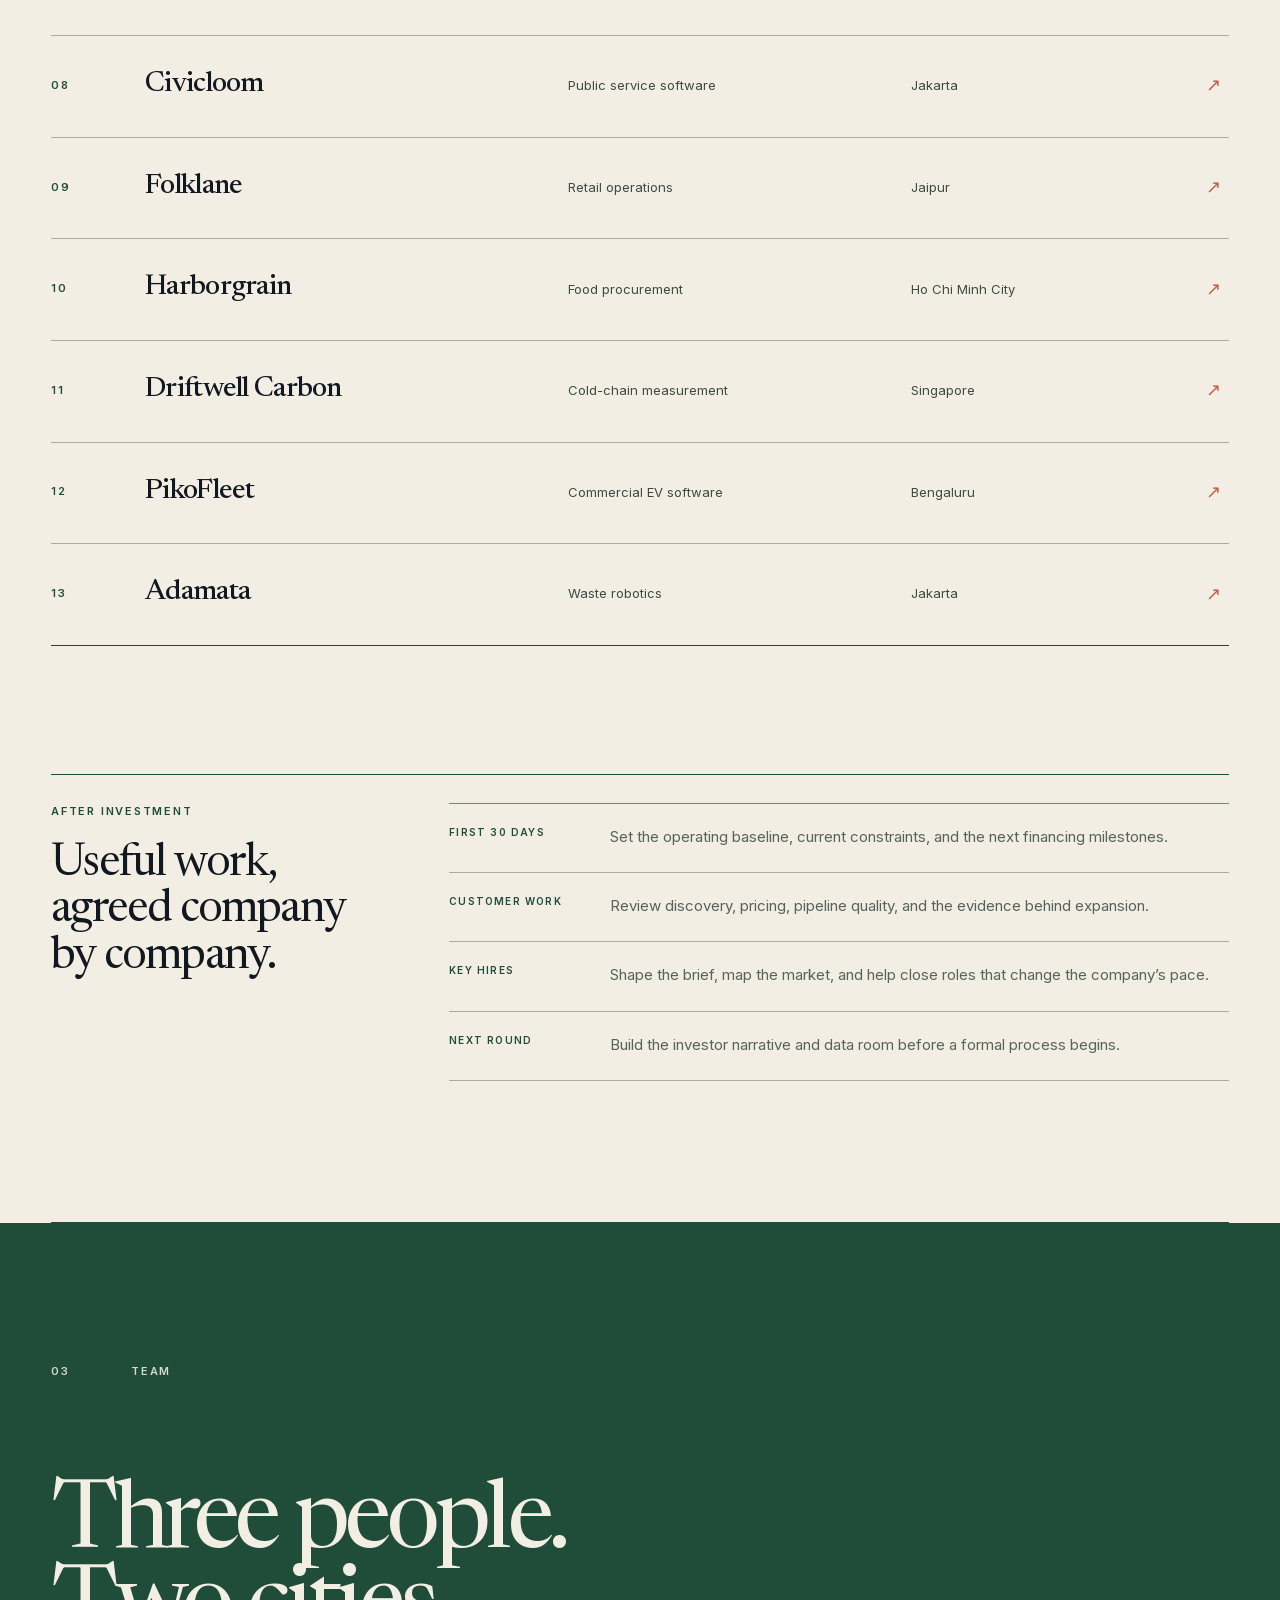
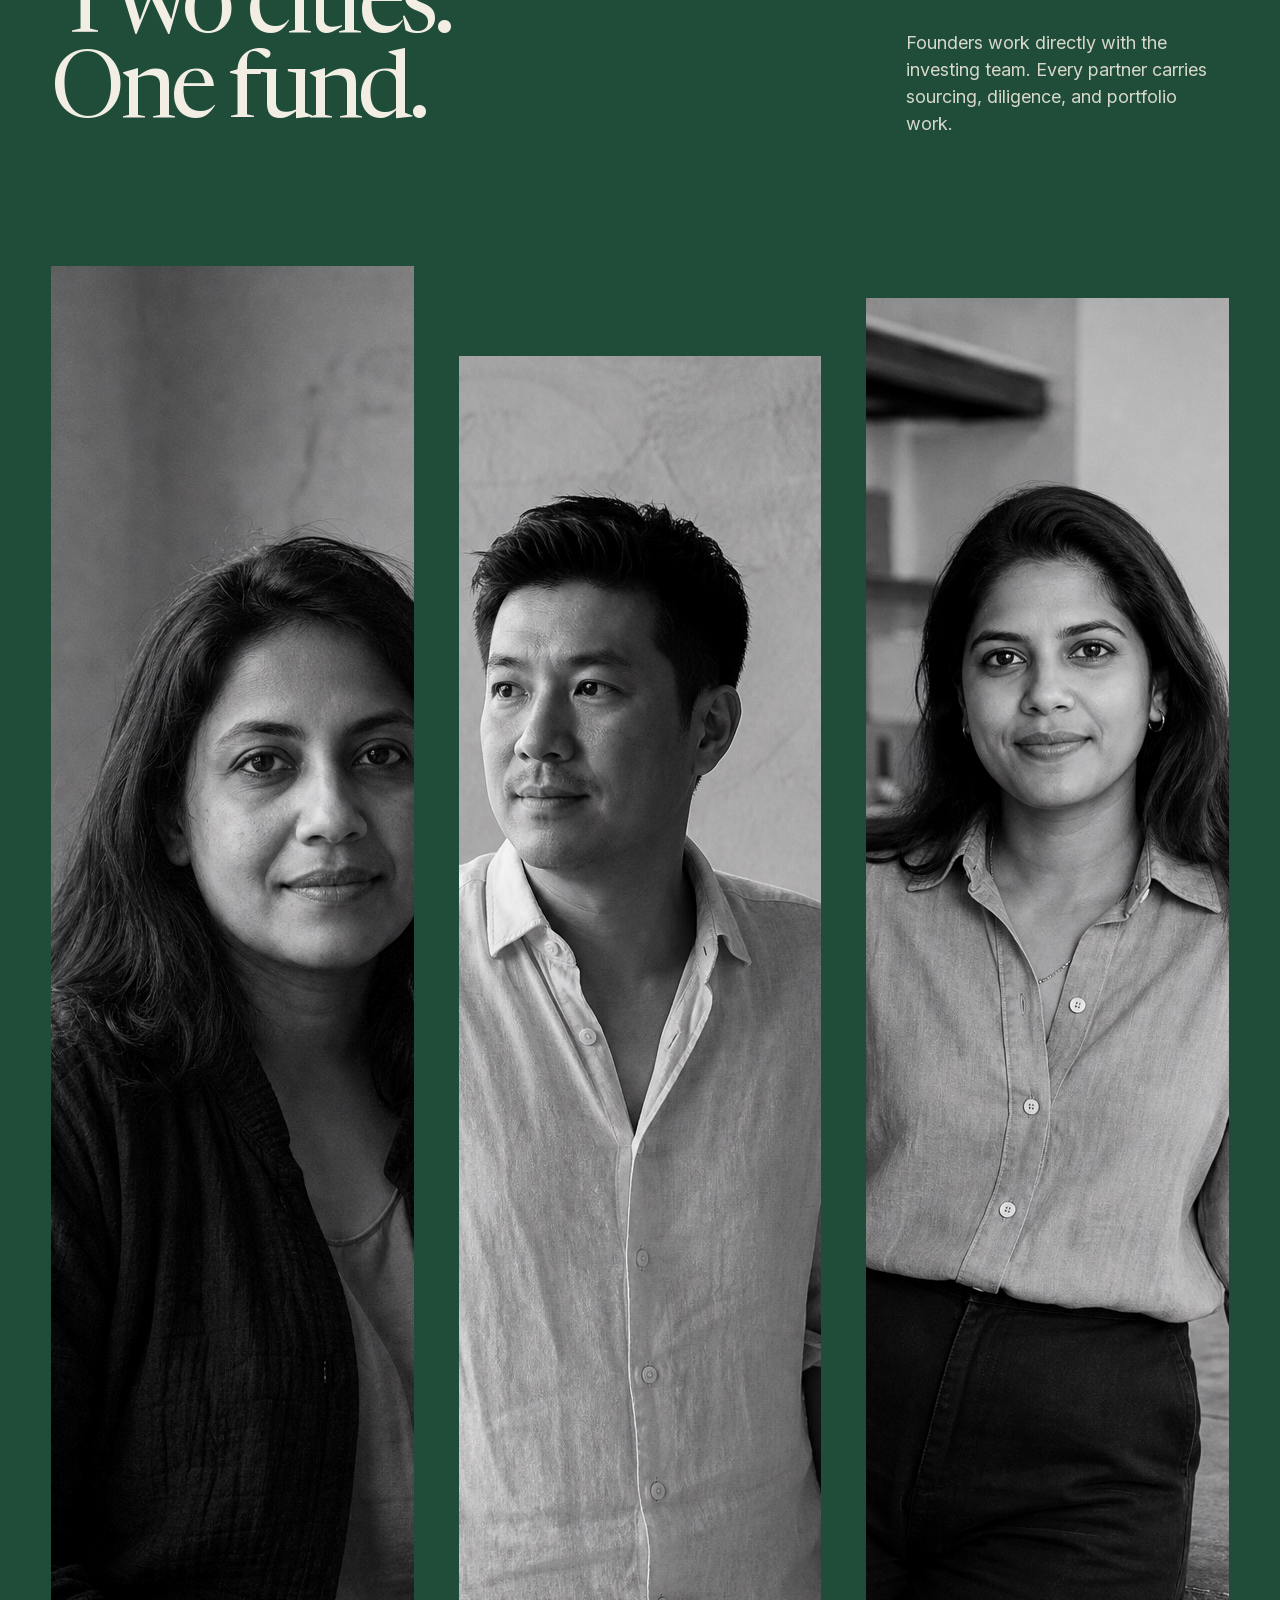
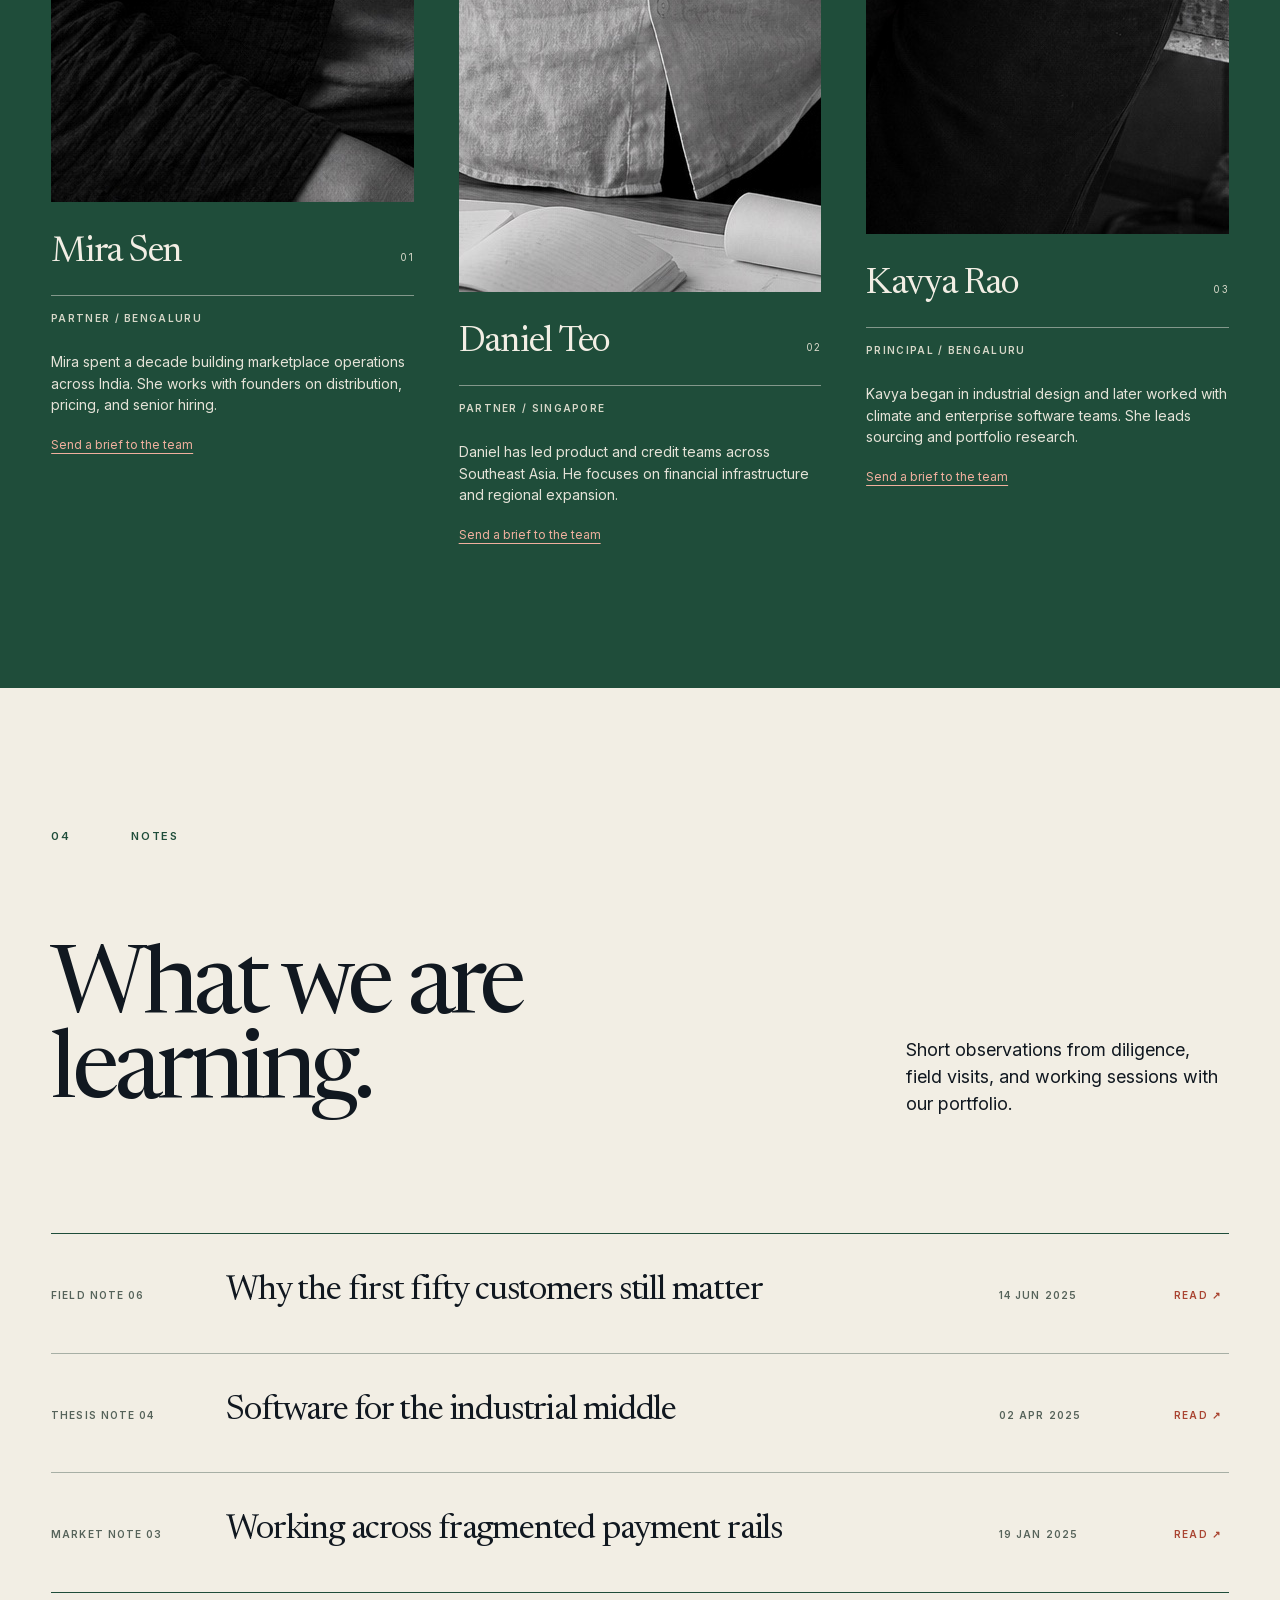
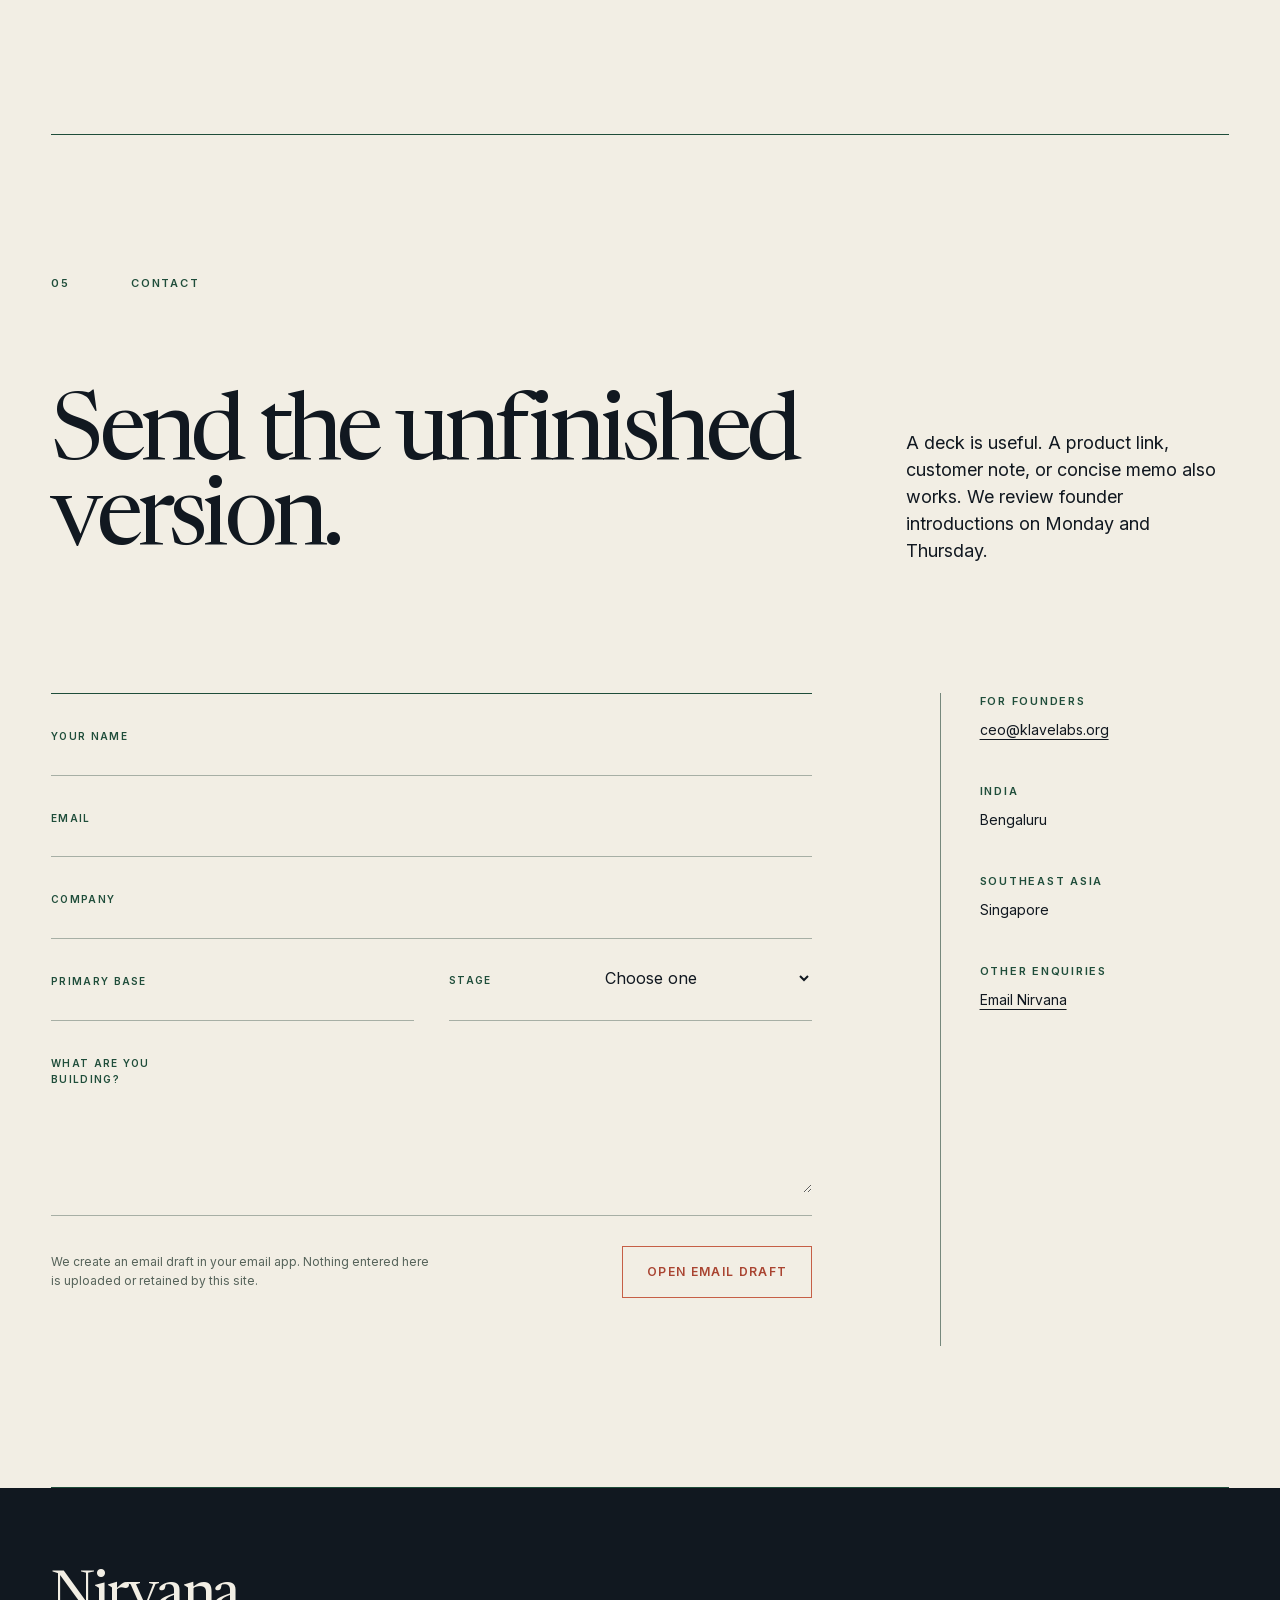
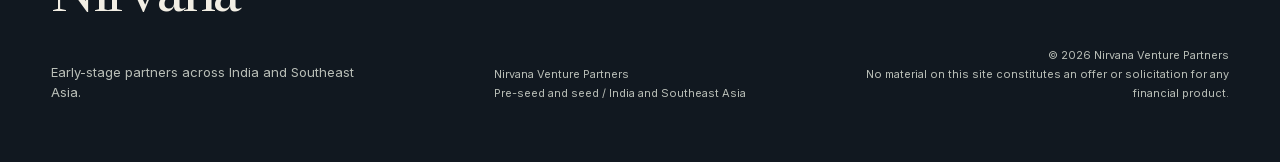
==== commit b1360ea0: "Rename firm to Nirvana Venture Partners" ====
--- a/index.html
+++ b/index.html
@@ -3,14 +3,20 @@
 <head>
   <meta charset="utf-8">
   <meta name="viewport" content="width=device-width, initial-scale=1">
-  <meta name="description" content="Morrowfield Ventures is an early-stage investment firm backing practical technology across India and Southeast Asia.">
+  <meta name="description" content="Nirvana Venture Partners is an early-stage investment firm backing practical technology across India and Southeast Asia.">
   <meta name="theme-color" content="#f2eee4">
-  <meta property="og:title" content="Morrowfield Ventures">
+  <meta property="og:title" content="Nirvana Venture Partners">
   <meta property="og:description" content="Early partners for careful builders across India and Southeast Asia.">
   <meta property="og:type" content="website">
   <meta property="og:url" content="https://harrrshall.github.io/morrowfield-ventures/">
+  <meta property="og:site_name" content="Nirvana Venture Partners">
+  <meta property="og:image" content="https://harrrshall.github.io/morrowfield-ventures/assets/images/founder-at-work.jpg">
+  <meta property="og:image:width" content="1722">
+  <meta property="og:image:height" content="913">
+  <meta property="og:image:alt" content="A product founder reviewing drawings at a workshop table">
+  <meta name="twitter:card" content="summary_large_image">
   <link rel="canonical" href="https://harrrshall.github.io/morrowfield-ventures/">
-  <title>Morrowfield Ventures</title>
+  <title>Nirvana Venture Partners</title>
   <link rel="icon" href="assets/favicon.svg" type="image/svg+xml">
   <link rel="preload" href="assets/fonts/newsreader-latin.woff2" as="font" type="font/woff2" crossorigin>
   <link rel="preload" href="assets/fonts/inter-latin.woff2" as="font" type="font/woff2" crossorigin>
@@ -22,9 +28,9 @@
   <a class="skip-link" href="#main-content">Skip to content</a>
 
   <header class="site-header" id="top">
-    <a class="brand" href="#top" aria-label="Morrowfield Ventures, home">
-      <span class="brand-name">Morrowfield</span>
-      <span class="brand-meta">Seed Partners</span>
+    <a class="brand" href="#top" aria-label="Nirvana Venture Partners, home">
+      <span class="brand-name">Nirvana</span>
+      <span class="brand-meta">Venture Partners</span>
     </a>
 
     <button class="menu-button" type="button" aria-expanded="false" aria-controls="site-nav">
@@ -44,7 +50,7 @@
   <main id="main-content">
     <section class="hero" aria-labelledby="hero-title">
       <div class="hero-copy reveal">
-        <p class="eyebrow">Morrowfield Ventures <span>/</span> Est. 2021</p>
+        <p class="eyebrow">Nirvana Venture Partners <span>/</span> Est. 2021</p>
         <h1 id="hero-title">Early partners for careful builders.</h1>
         <p class="hero-intro">We invest at pre-seed and seed in practical technology shaped by the realities of India and Southeast Asia.</p>
         <div class="hero-actions">
@@ -287,7 +293,7 @@
       </div>
 
       <div class="contact-layout">
-        <form class="brief-form reveal" id="brief-form" data-recipient="harshalsingh1223@gmail.com">
+        <form class="brief-form reveal" id="brief-form" data-recipient="ceo@klavelabs.org">
           <div class="form-row">
             <label for="name">Your name</label>
             <input id="name" name="name" type="text" autocomplete="name" maxlength="100" required>
@@ -330,7 +336,7 @@
         <aside class="contact-details reveal" aria-label="Contact details">
           <div>
             <p class="overline">For founders</p>
-            <a href="mailto:harshalsingh1223@gmail.com">harshalsingh1223@gmail.com</a>
+            <a href="mailto:ceo@klavelabs.org">ceo@klavelabs.org</a>
           </div>
           <div>
             <p class="overline">India</p>
@@ -342,7 +348,7 @@
           </div>
           <div>
             <p class="overline">Other enquiries</p>
-            <a href="mailto:harshalsingh1223@gmail.com">Email Morrowfield</a>
+            <a href="mailto:ceo@klavelabs.org">Email Nirvana</a>
           </div>
         </aside>
       </div>
@@ -351,15 +357,15 @@
 
   <footer class="site-footer">
     <div class="footer-brand">
-      <span>Morrowfield</span>
+      <span>Nirvana</span>
       <p>Early-stage partners across India and Southeast Asia.</p>
     </div>
     <div class="footer-meta">
-      <p>Morrowfield Seed Fund I</p>
+      <p>Nirvana Venture Partners</p>
       <p>Pre-seed and seed / India and Southeast Asia</p>
     </div>
     <div class="footer-legal">
-      <p>© <span id="current-year">2026</span> Morrowfield Ventures</p>
+      <p>© <span id="current-year">2026</span> Nirvana Venture Partners</p>
       <p>No material on this site constitutes an offer or solicitation for any financial product.</p>
     </div>
   </footer>
--- a/styles.css
+++ b/styles.css
@@ -83,7 +83,7 @@
 }
 
 ::selection {
-  background: #c65f46;
+  background: #a94431;
   color: #fffdf7;
 }
 
@@ -192,7 +192,7 @@
 }
 
 .site-nav .nav-contact:hover {
-  background: #c65f46;
+  background: #a94431;
   color: #fffdf7;
 }
 
@@ -296,7 +296,7 @@
 }
 
 .button-primary:hover {
-  background: #c65f46;
+  background: #a94431;
   color: #fffdf7;
 }
 
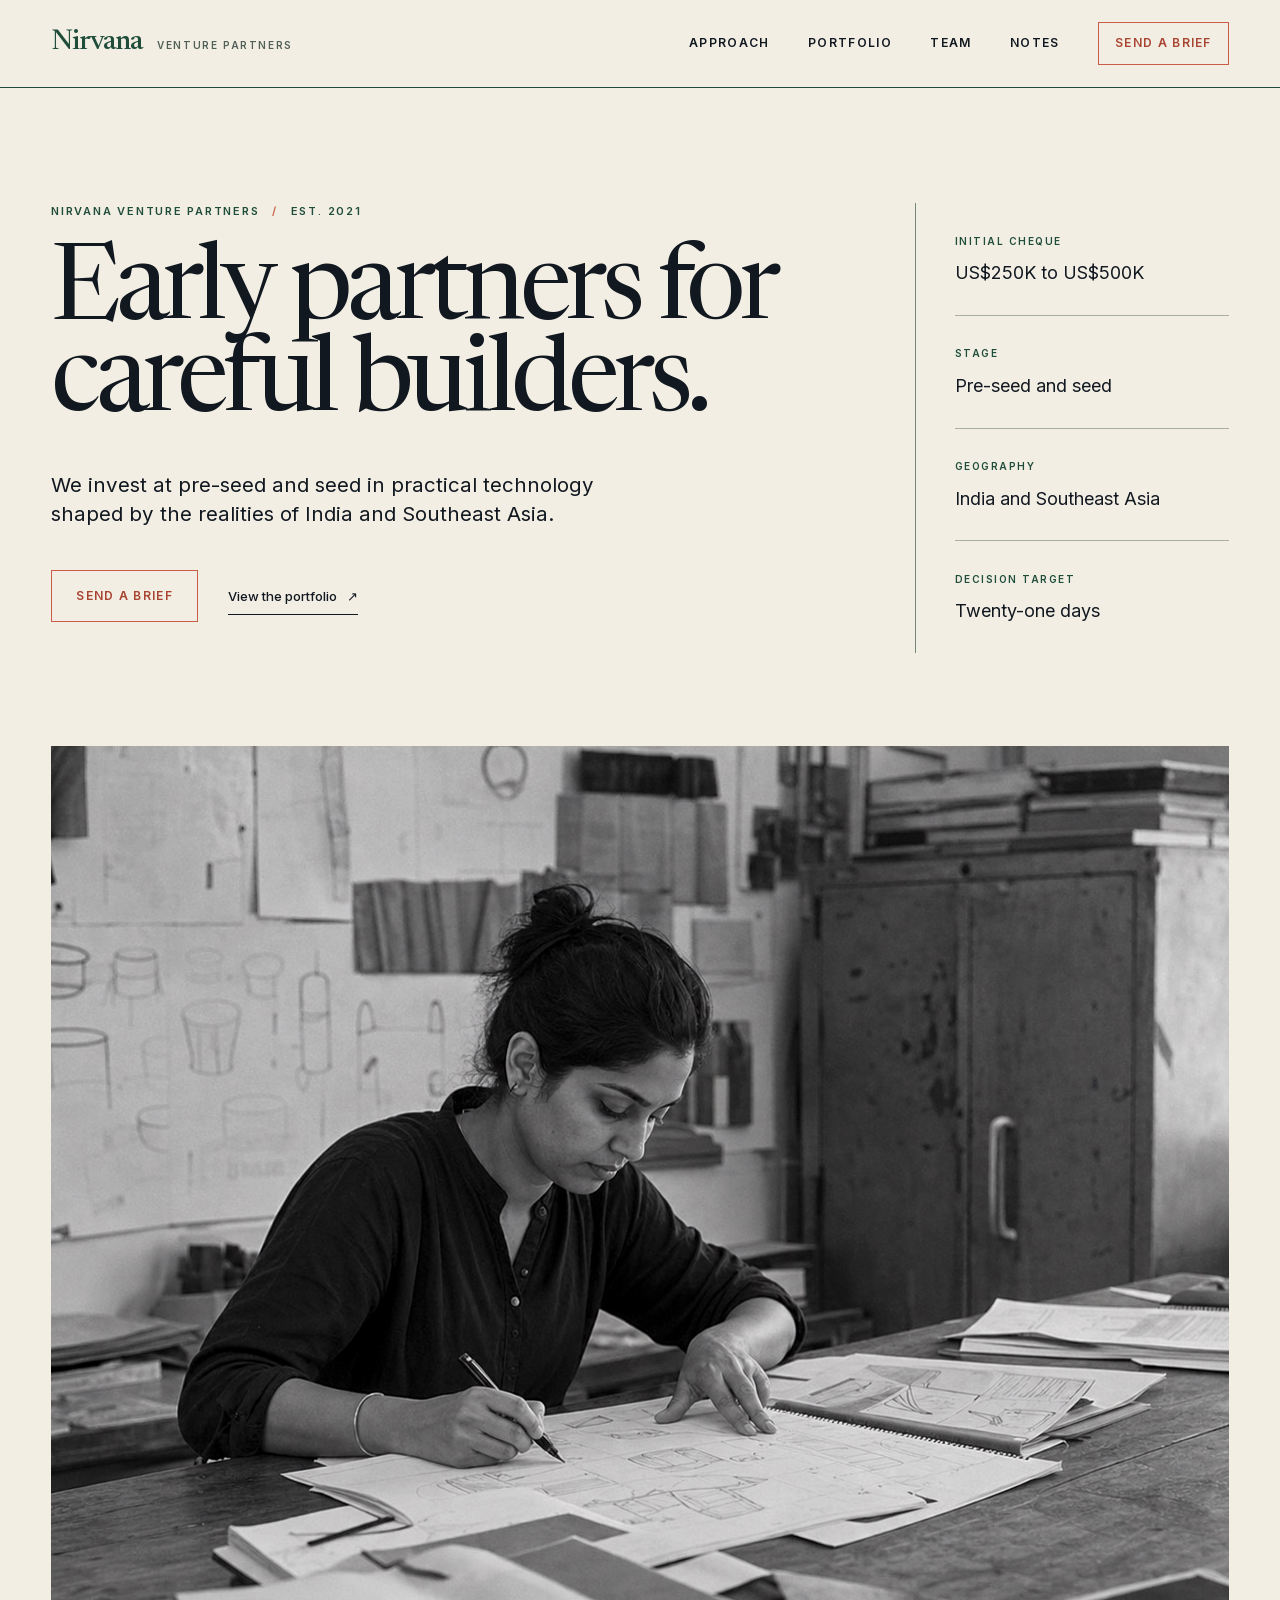
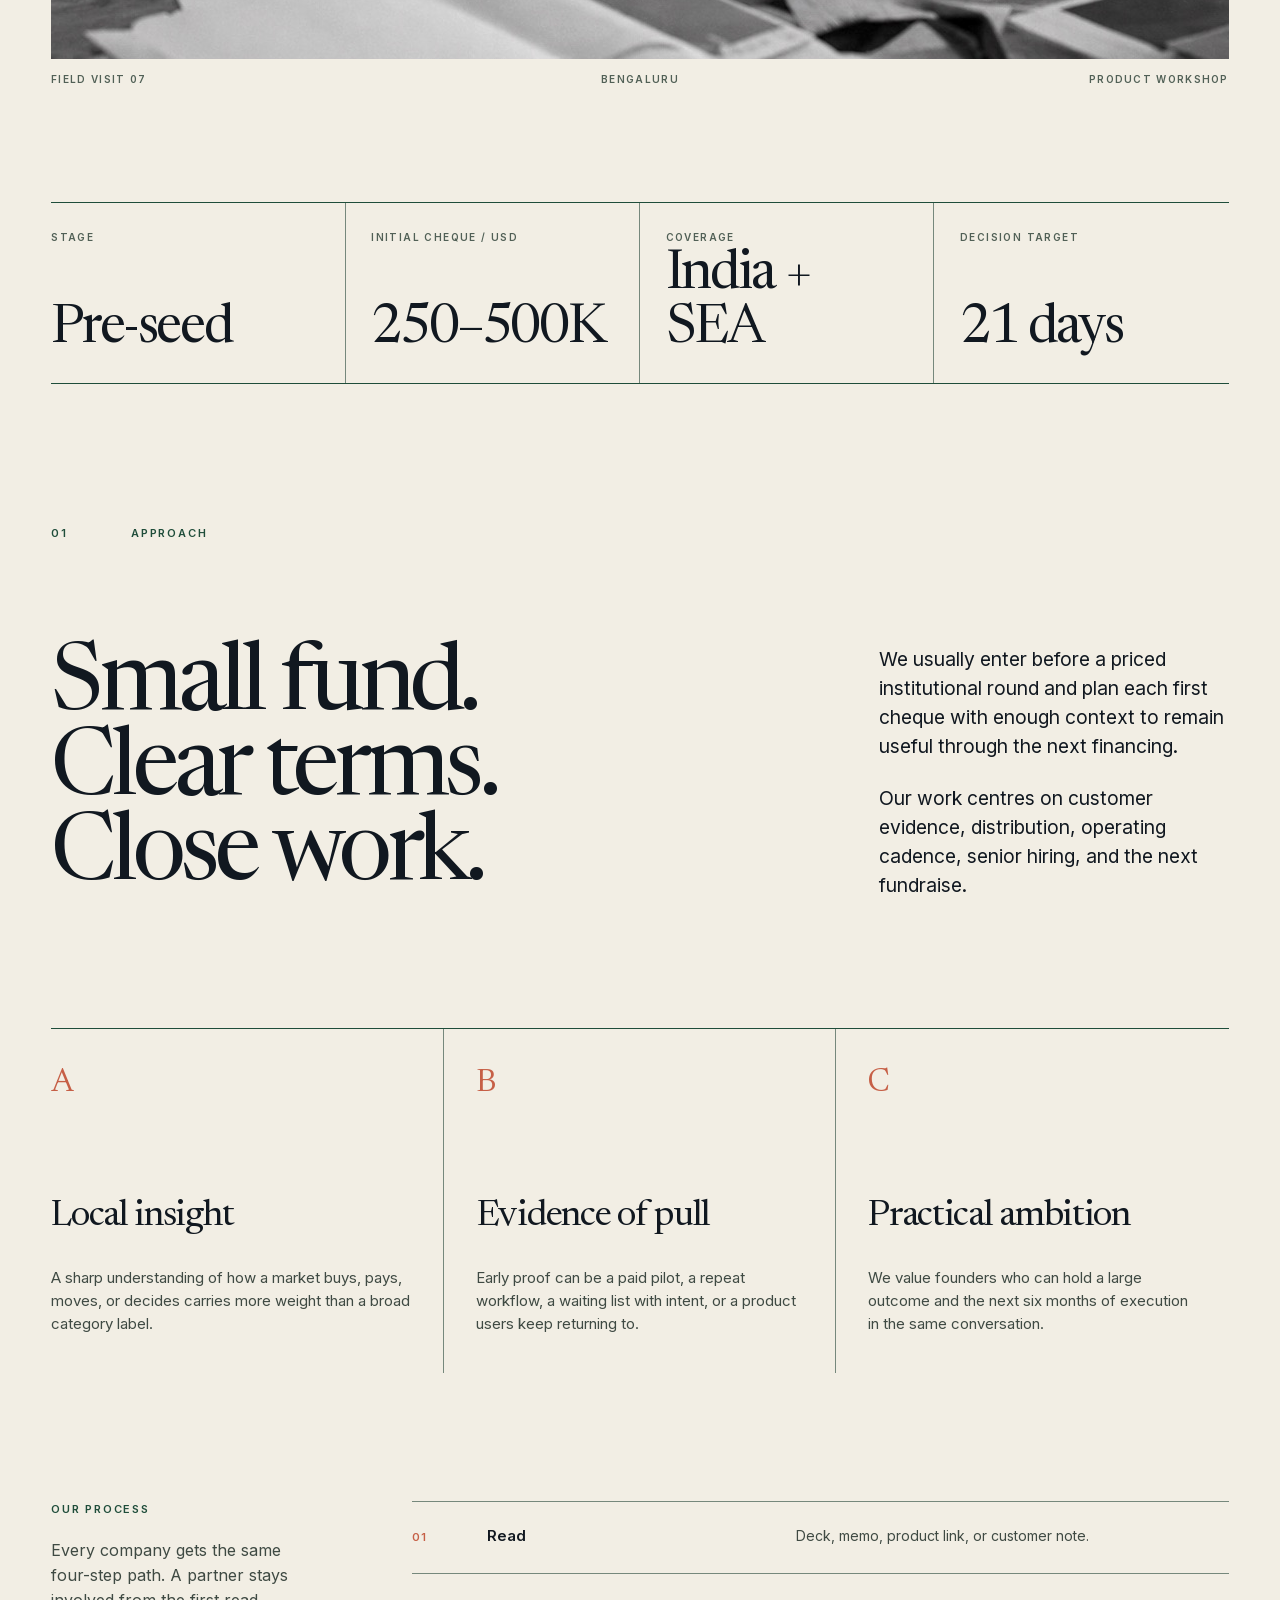
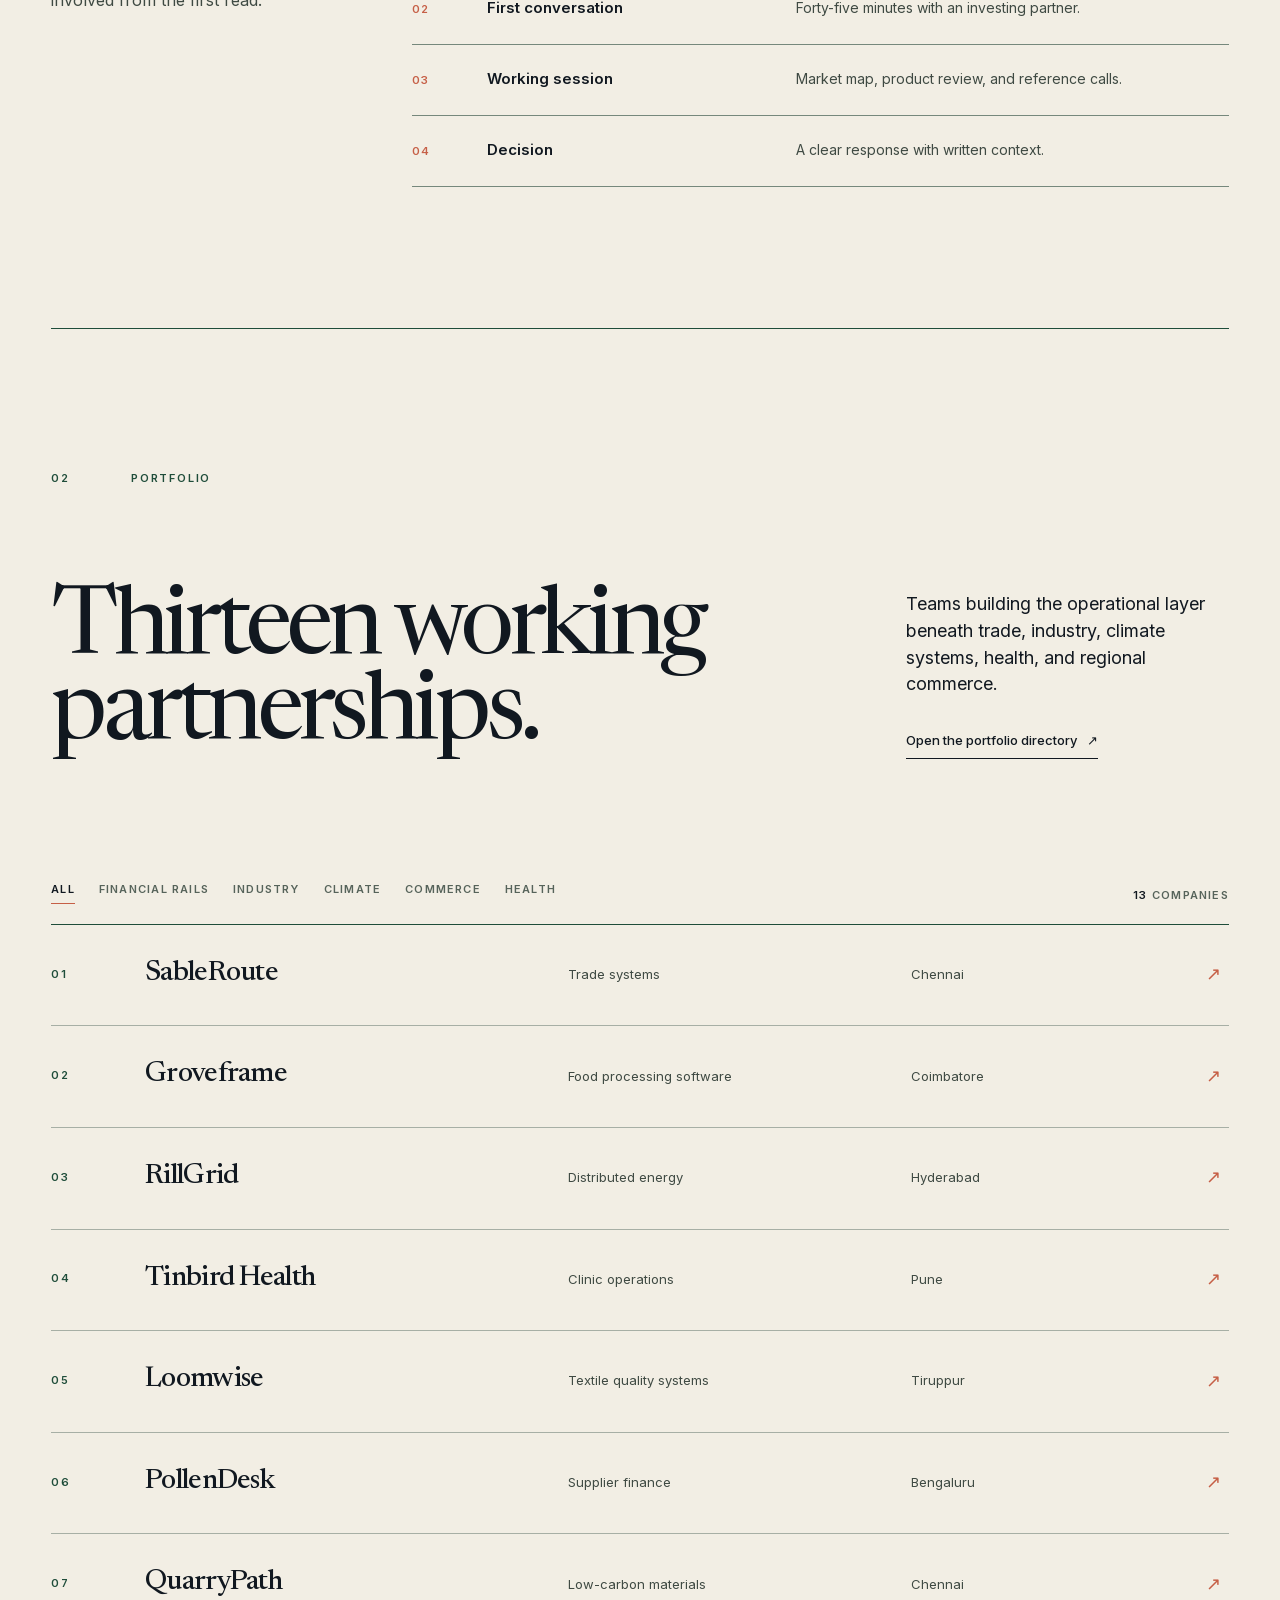
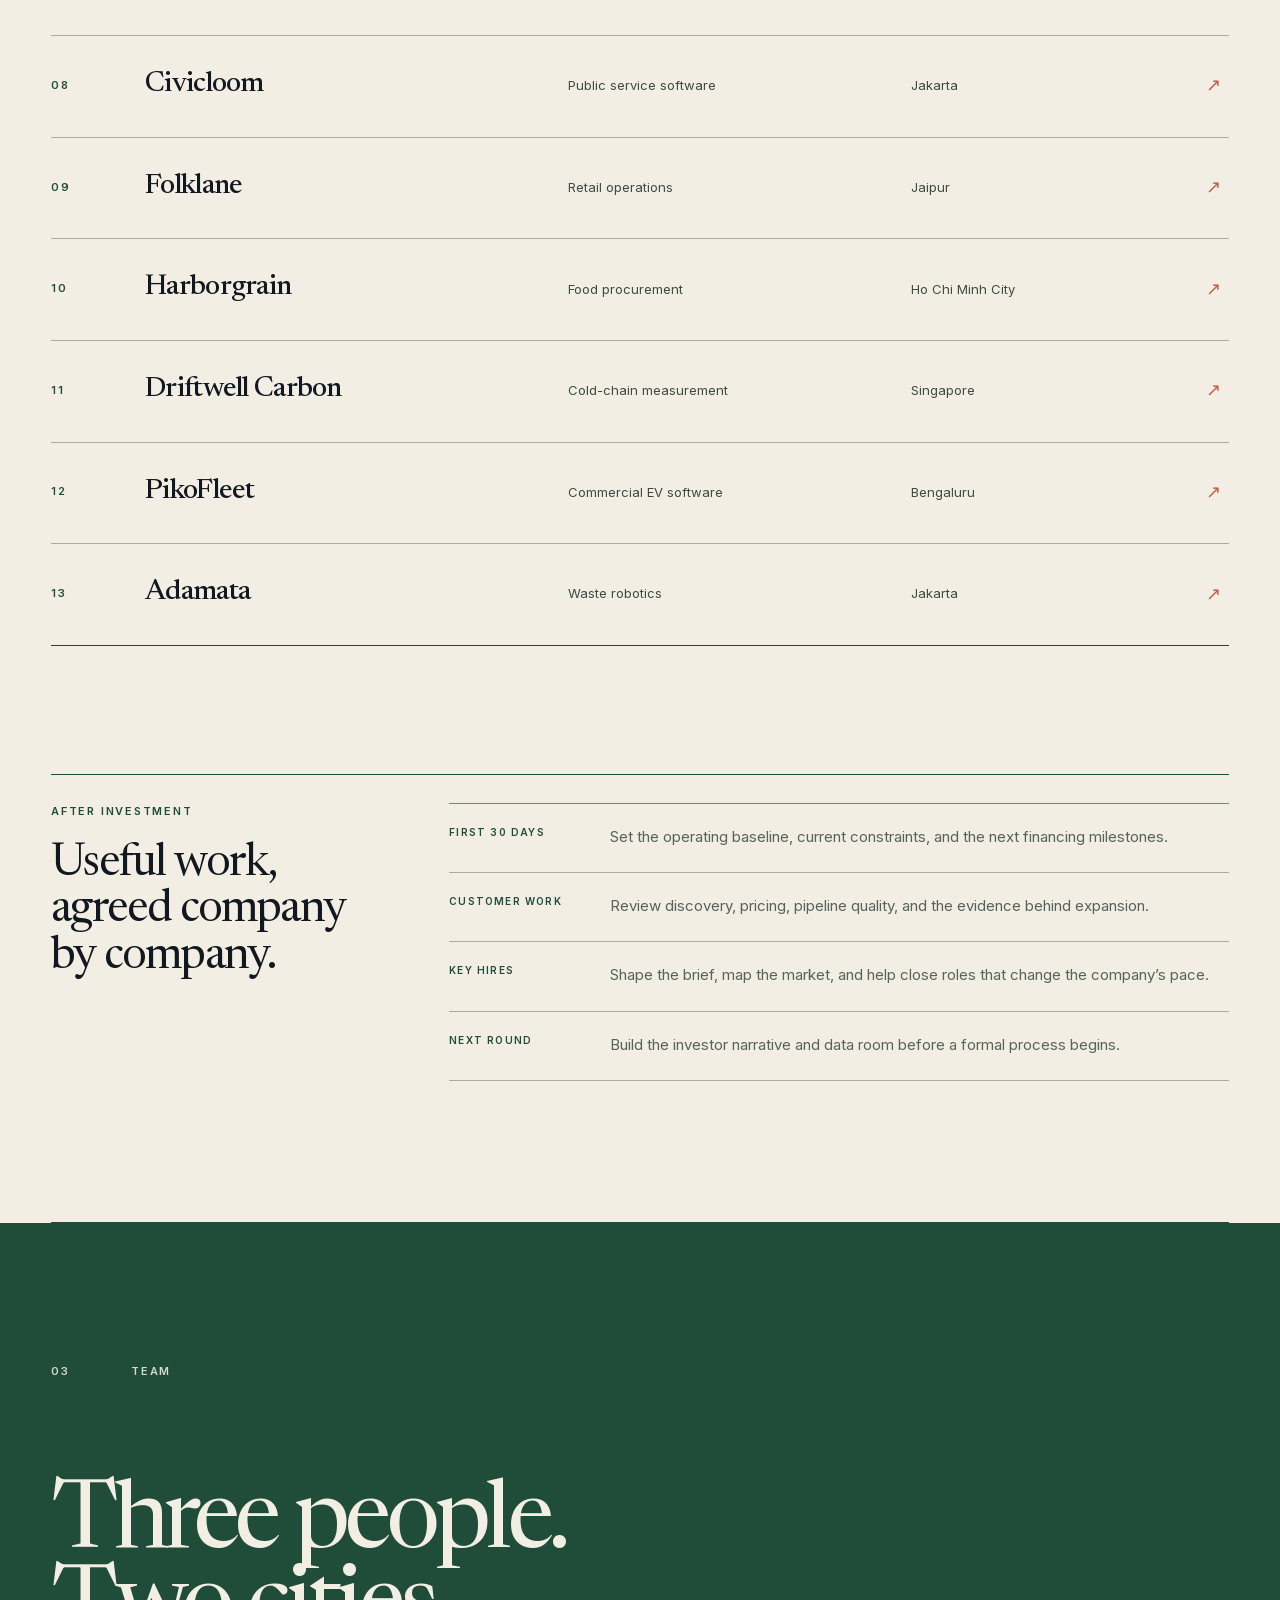
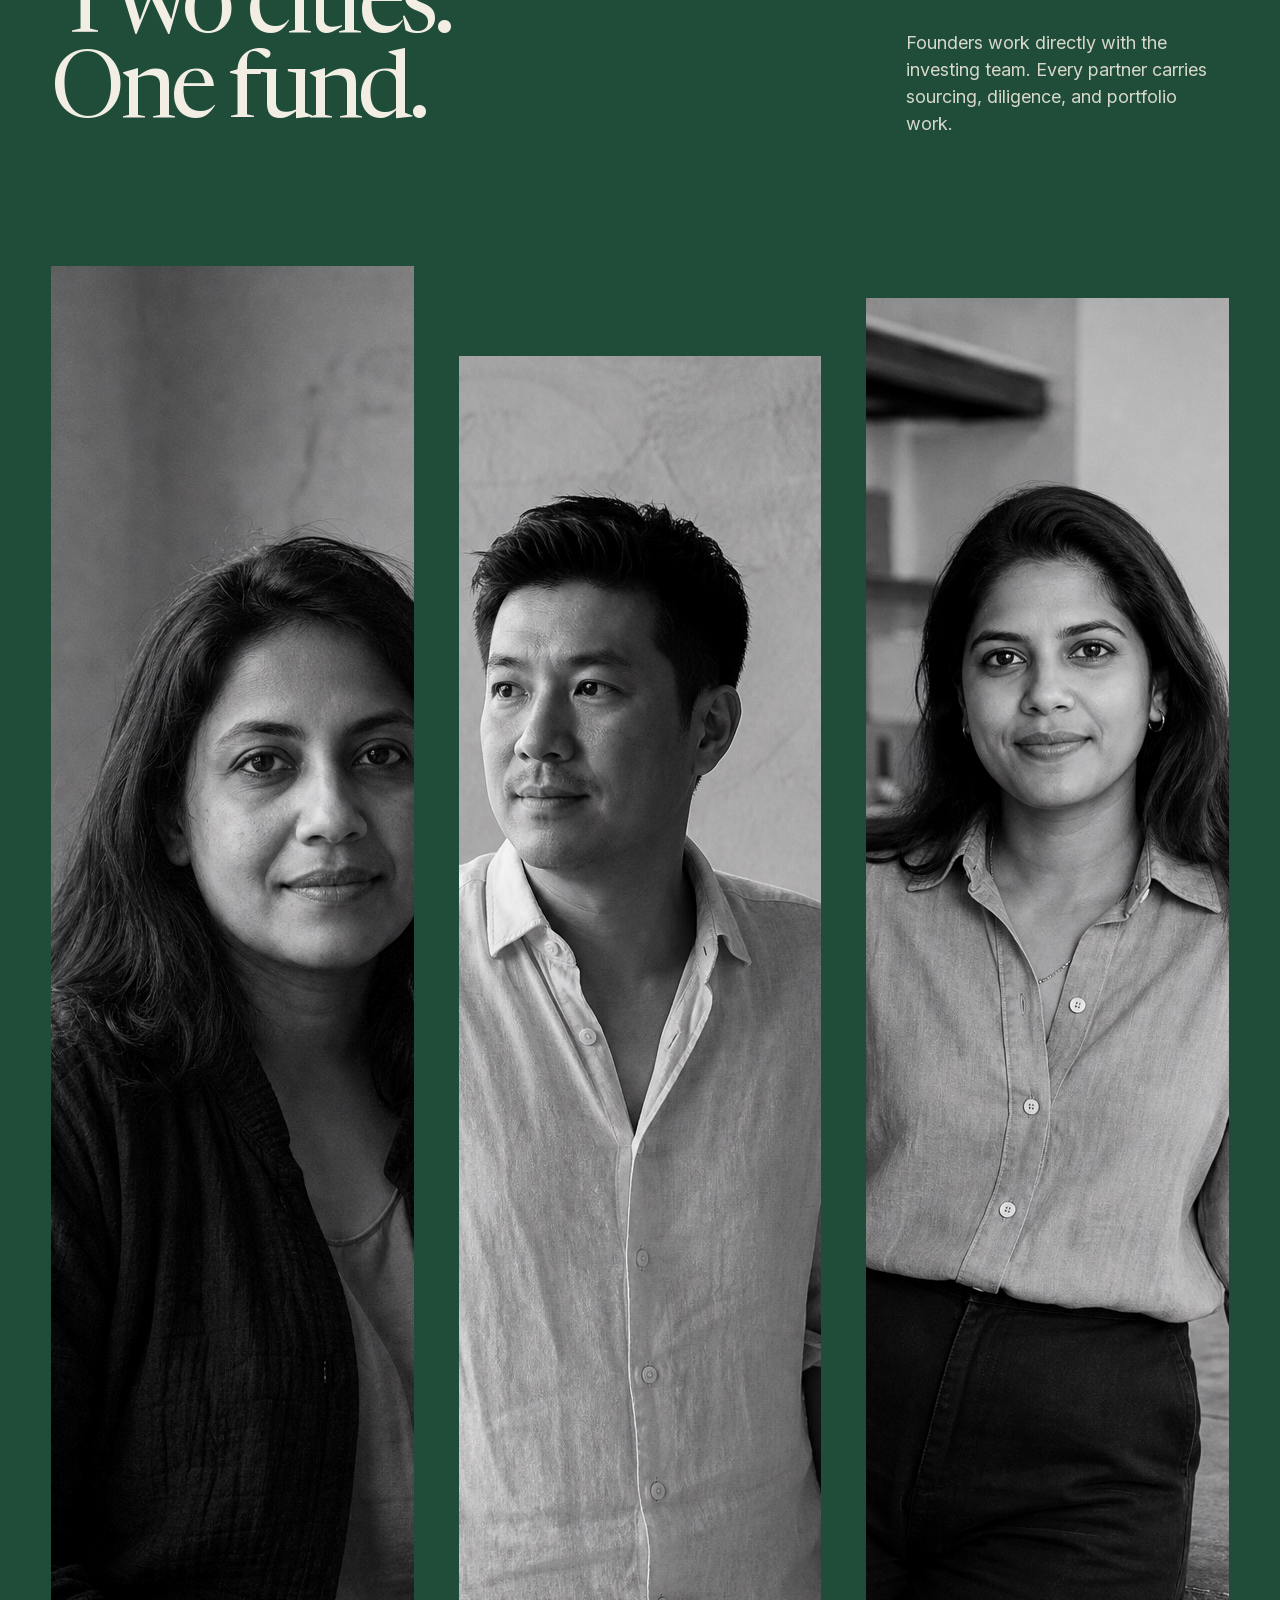
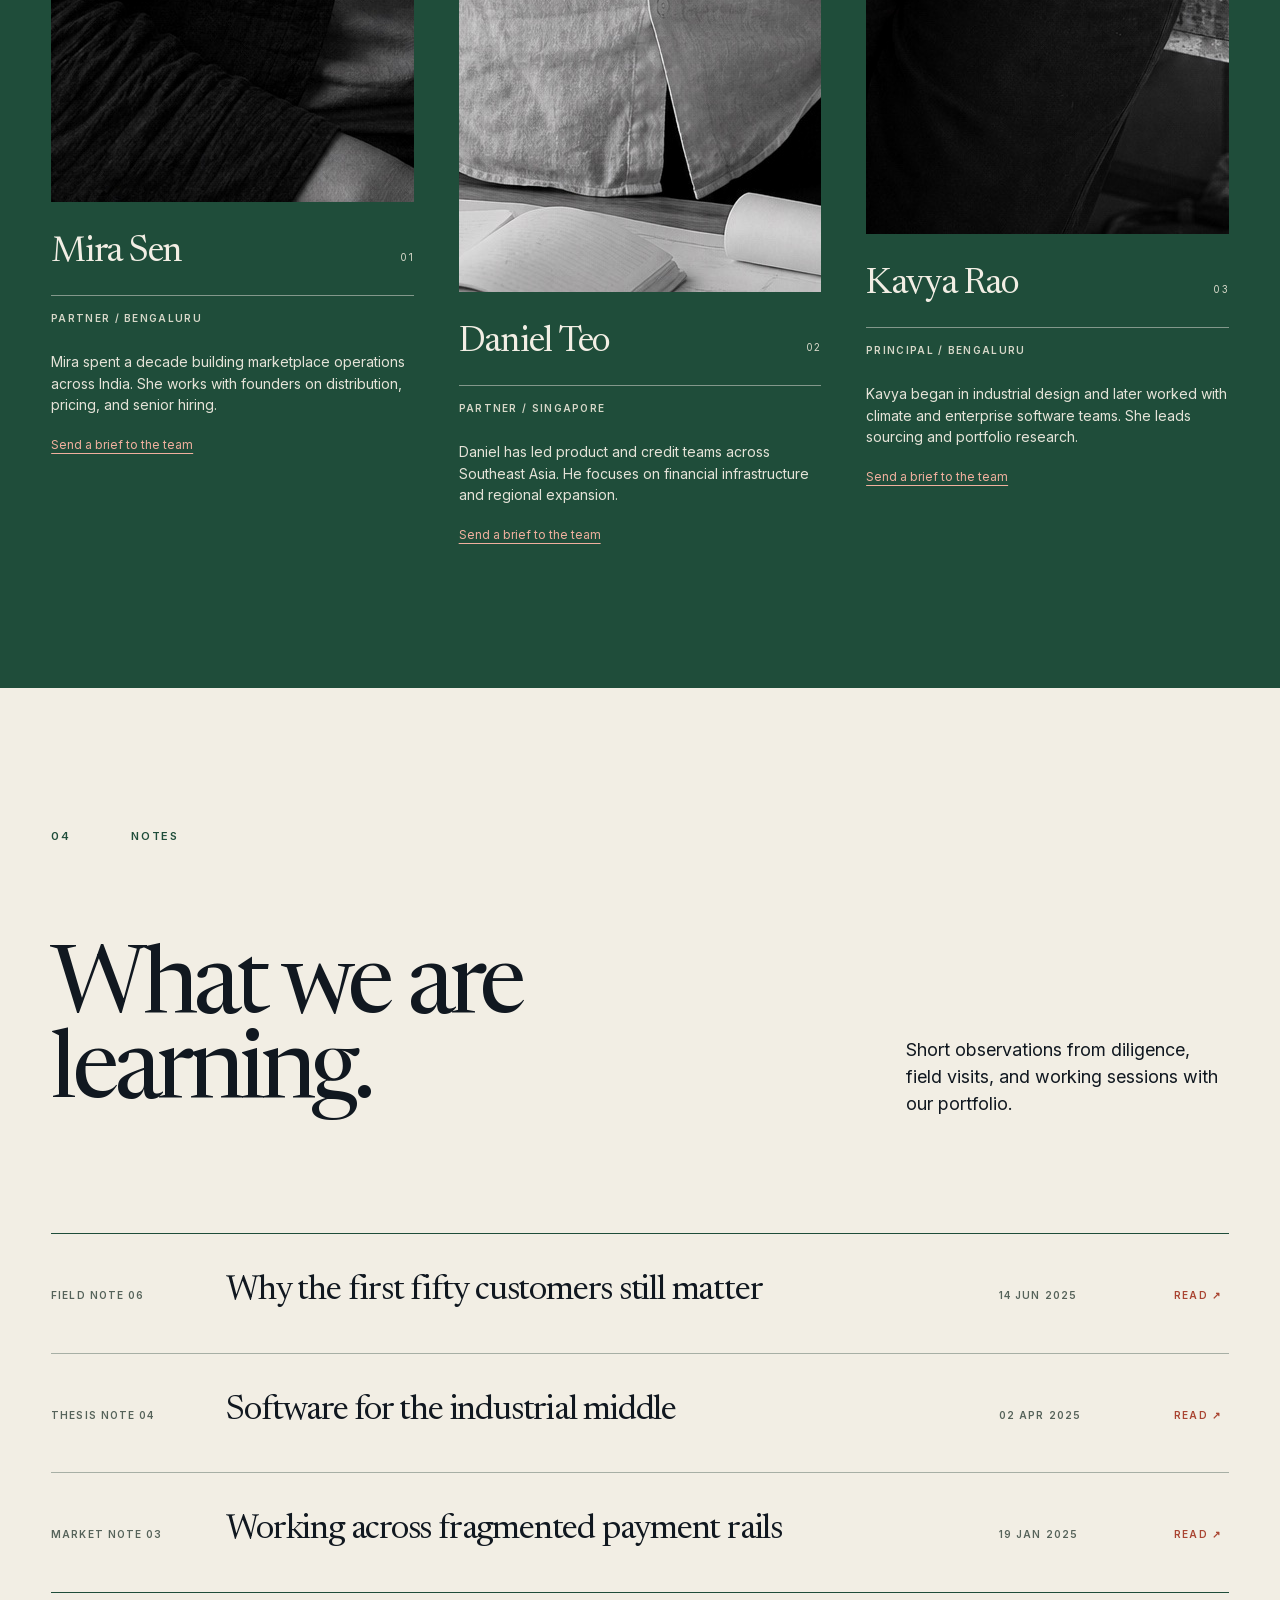
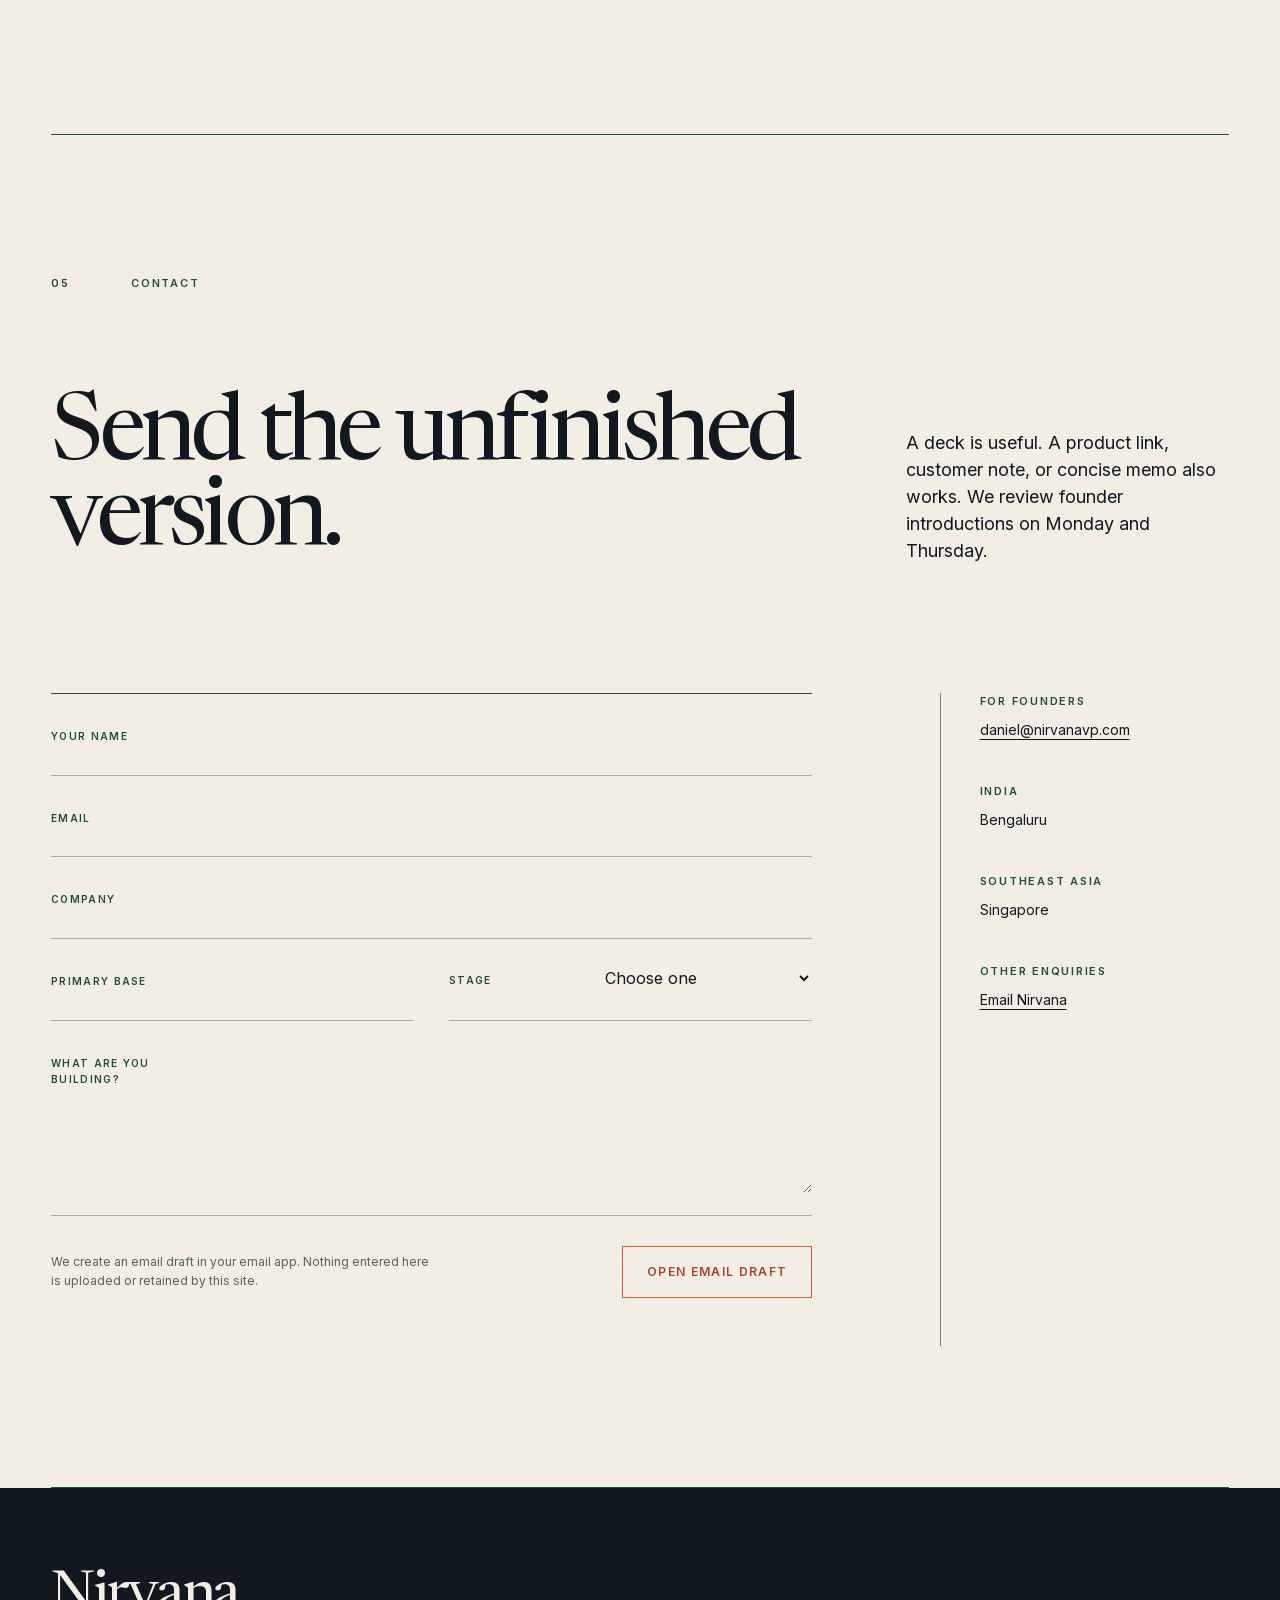
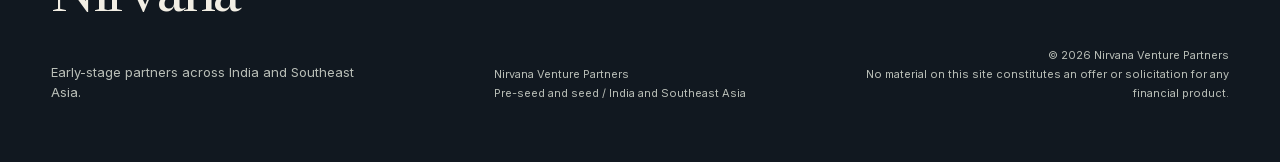
==== commit 87f383a7: "Connect nirvanavp.com and update contact email" ====
--- a/index.html
+++ b/index.html
@@ -8,14 +8,14 @@
   <meta property="og:title" content="Nirvana Venture Partners">
   <meta property="og:description" content="Early partners for careful builders across India and Southeast Asia.">
   <meta property="og:type" content="website">
-  <meta property="og:url" content="https://harrrshall.github.io/morrowfield-ventures/">
+  <meta property="og:url" content="https://nirvanavp.com/">
   <meta property="og:site_name" content="Nirvana Venture Partners">
-  <meta property="og:image" content="https://harrrshall.github.io/morrowfield-ventures/assets/images/founder-at-work.jpg">
+  <meta property="og:image" content="https://nirvanavp.com/assets/images/founder-at-work.jpg">
   <meta property="og:image:width" content="1722">
   <meta property="og:image:height" content="913">
   <meta property="og:image:alt" content="A product founder reviewing drawings at a workshop table">
   <meta name="twitter:card" content="summary_large_image">
-  <link rel="canonical" href="https://harrrshall.github.io/morrowfield-ventures/">
+  <link rel="canonical" href="https://nirvanavp.com/">
   <title>Nirvana Venture Partners</title>
   <link rel="icon" href="assets/favicon.svg" type="image/svg+xml">
   <link rel="preload" href="assets/fonts/newsreader-latin.woff2" as="font" type="font/woff2" crossorigin>
@@ -293,7 +293,7 @@
       </div>
 
       <div class="contact-layout">
-        <form class="brief-form reveal" id="brief-form" data-recipient="ceo@klavelabs.org">
+        <form class="brief-form reveal" id="brief-form" data-recipient="daniel@nirvanavp.com">
           <div class="form-row">
             <label for="name">Your name</label>
             <input id="name" name="name" type="text" autocomplete="name" maxlength="100" required>
@@ -336,7 +336,7 @@
         <aside class="contact-details reveal" aria-label="Contact details">
           <div>
             <p class="overline">For founders</p>
-            <a href="mailto:ceo@klavelabs.org">ceo@klavelabs.org</a>
+            <a href="mailto:daniel@nirvanavp.com">daniel@nirvanavp.com</a>
           </div>
           <div>
             <p class="overline">India</p>
@@ -348,7 +348,7 @@
           </div>
           <div>
             <p class="overline">Other enquiries</p>
-            <a href="mailto:ceo@klavelabs.org">Email Nirvana</a>
+            <a href="mailto:daniel@nirvanavp.com">Email Nirvana</a>
           </div>
         </aside>
       </div>
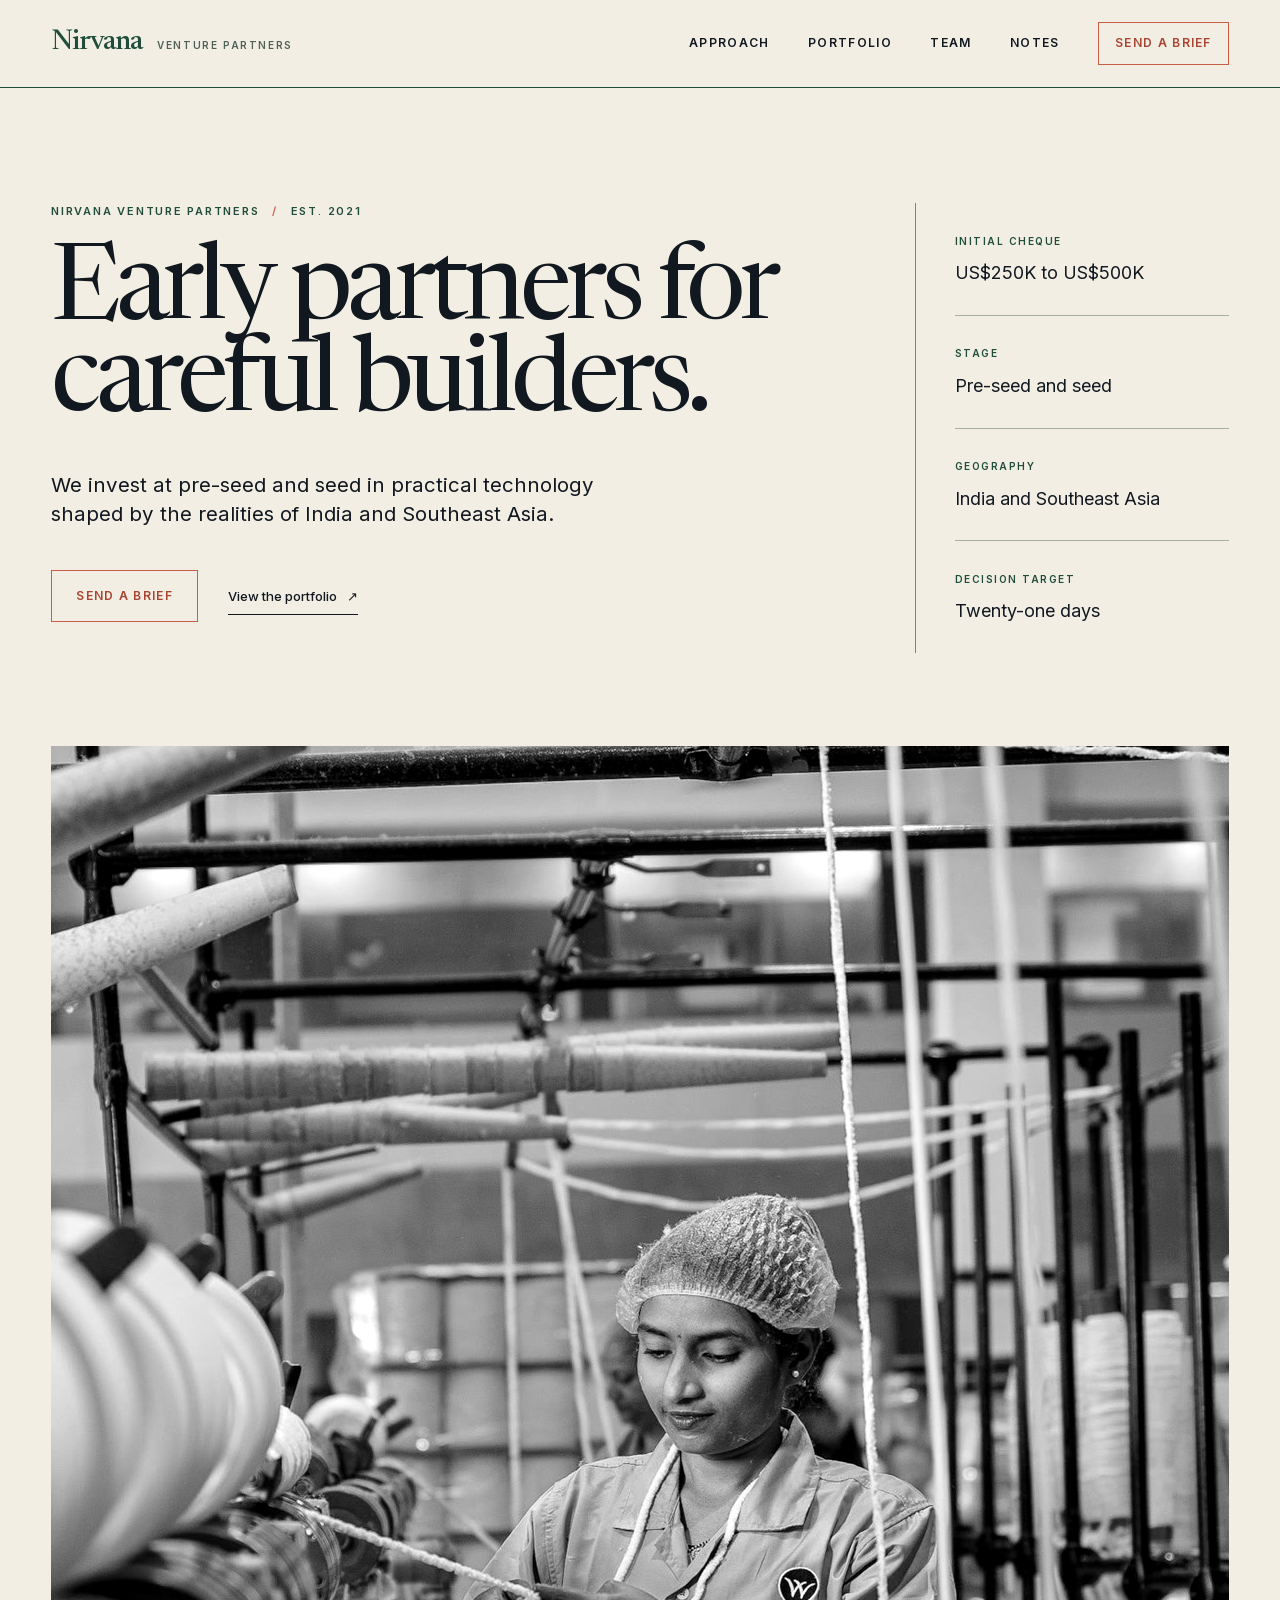
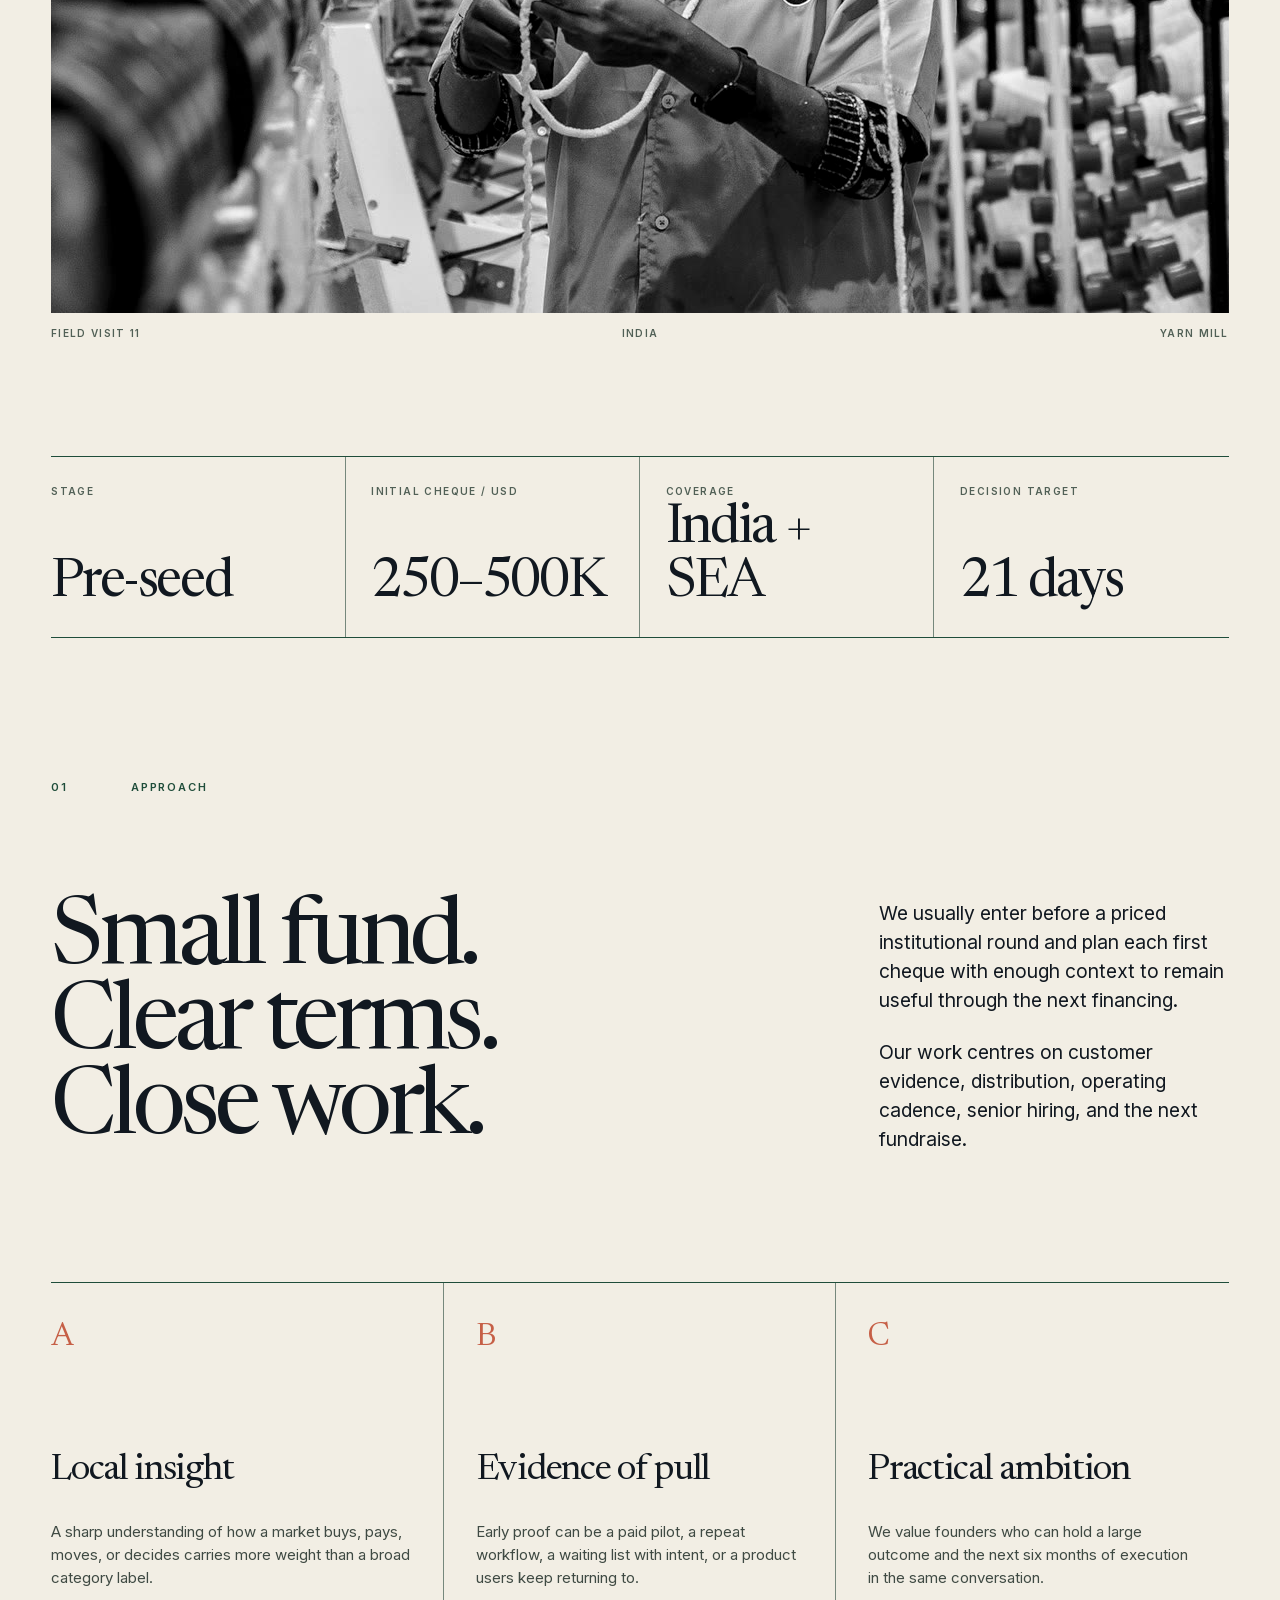
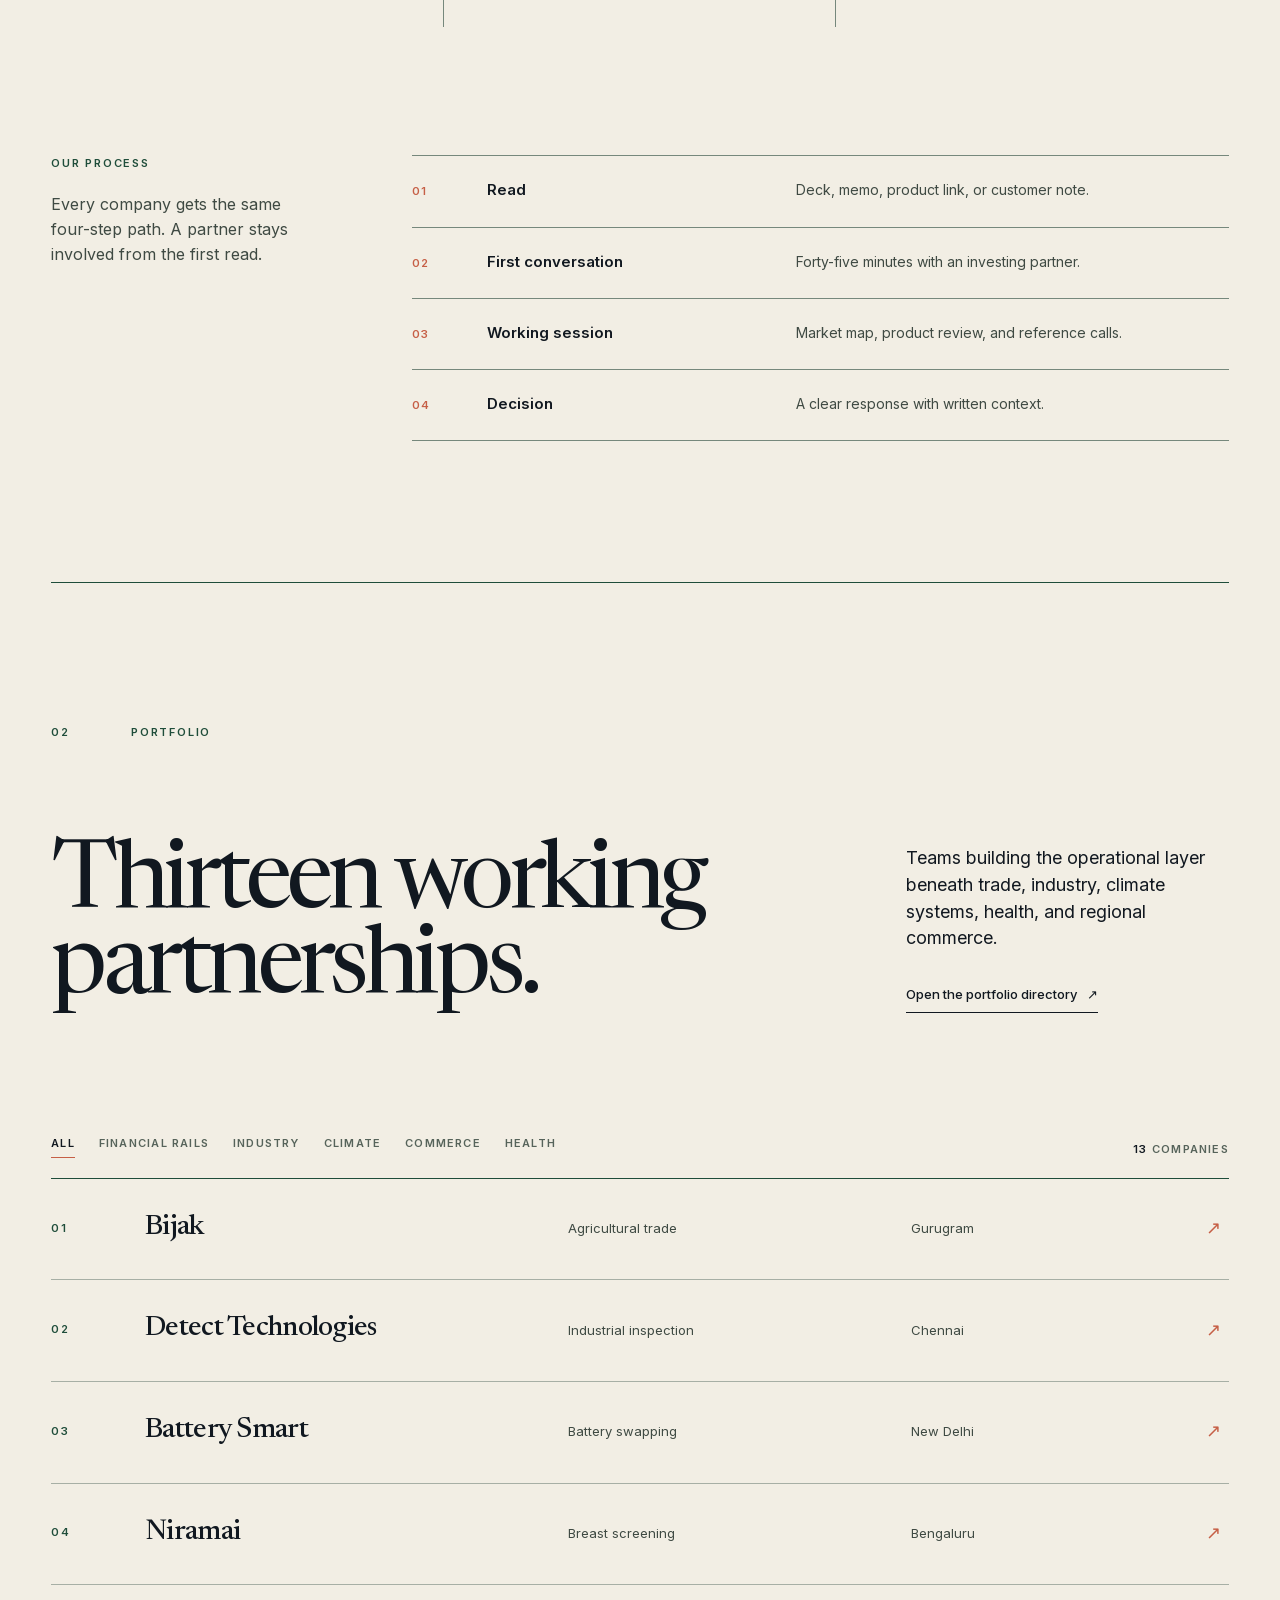
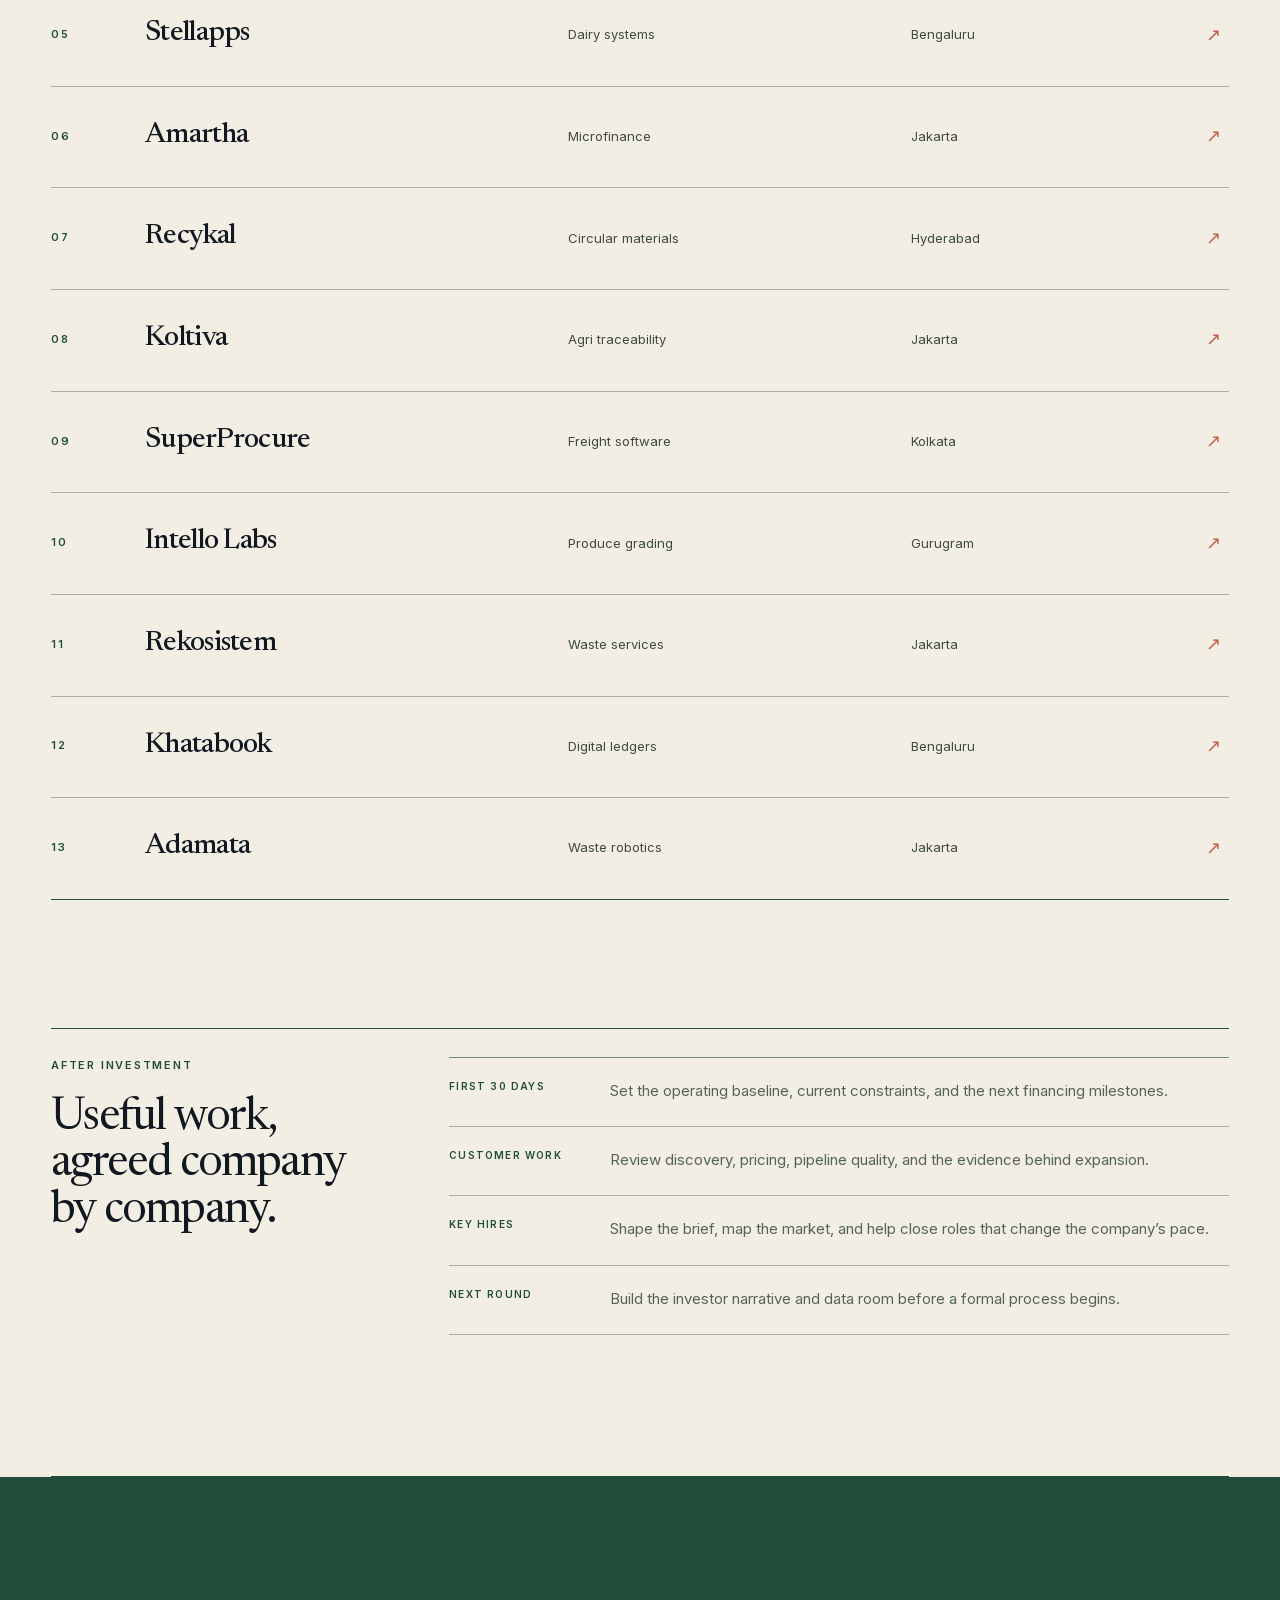
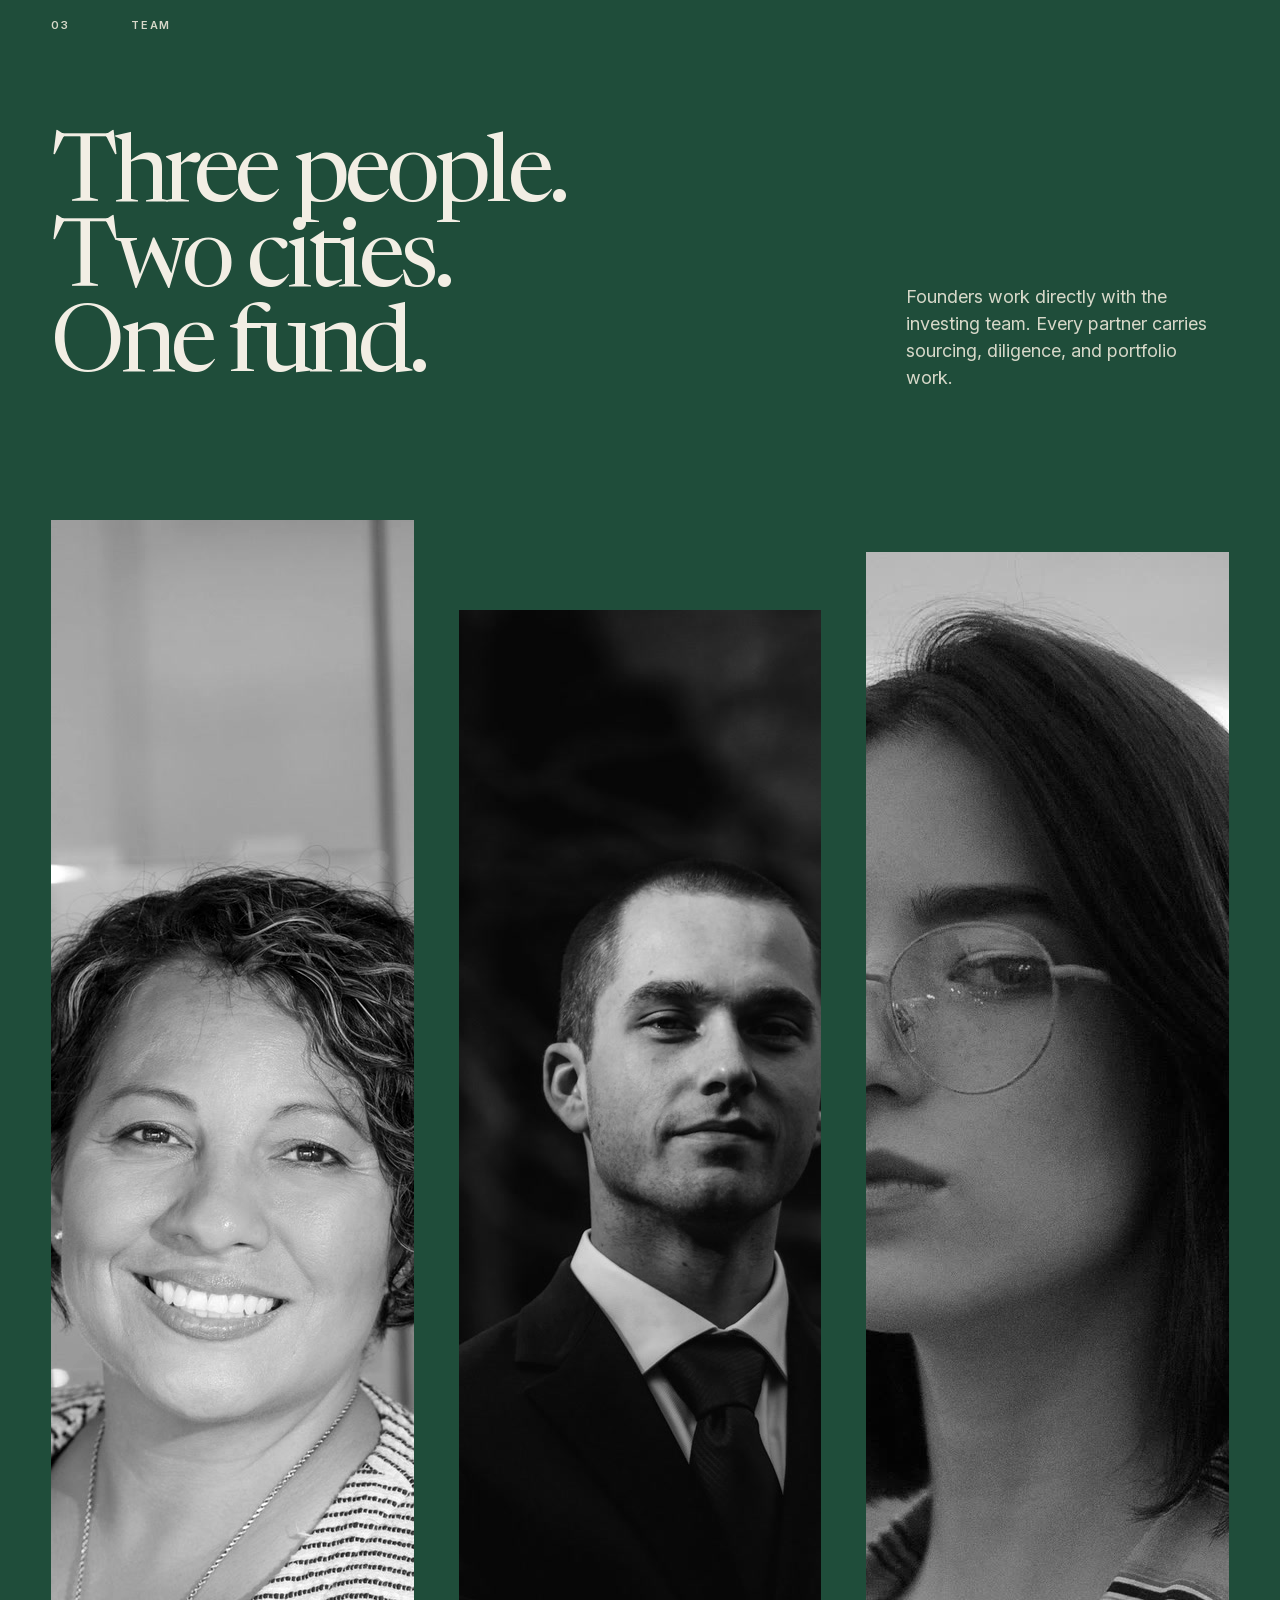
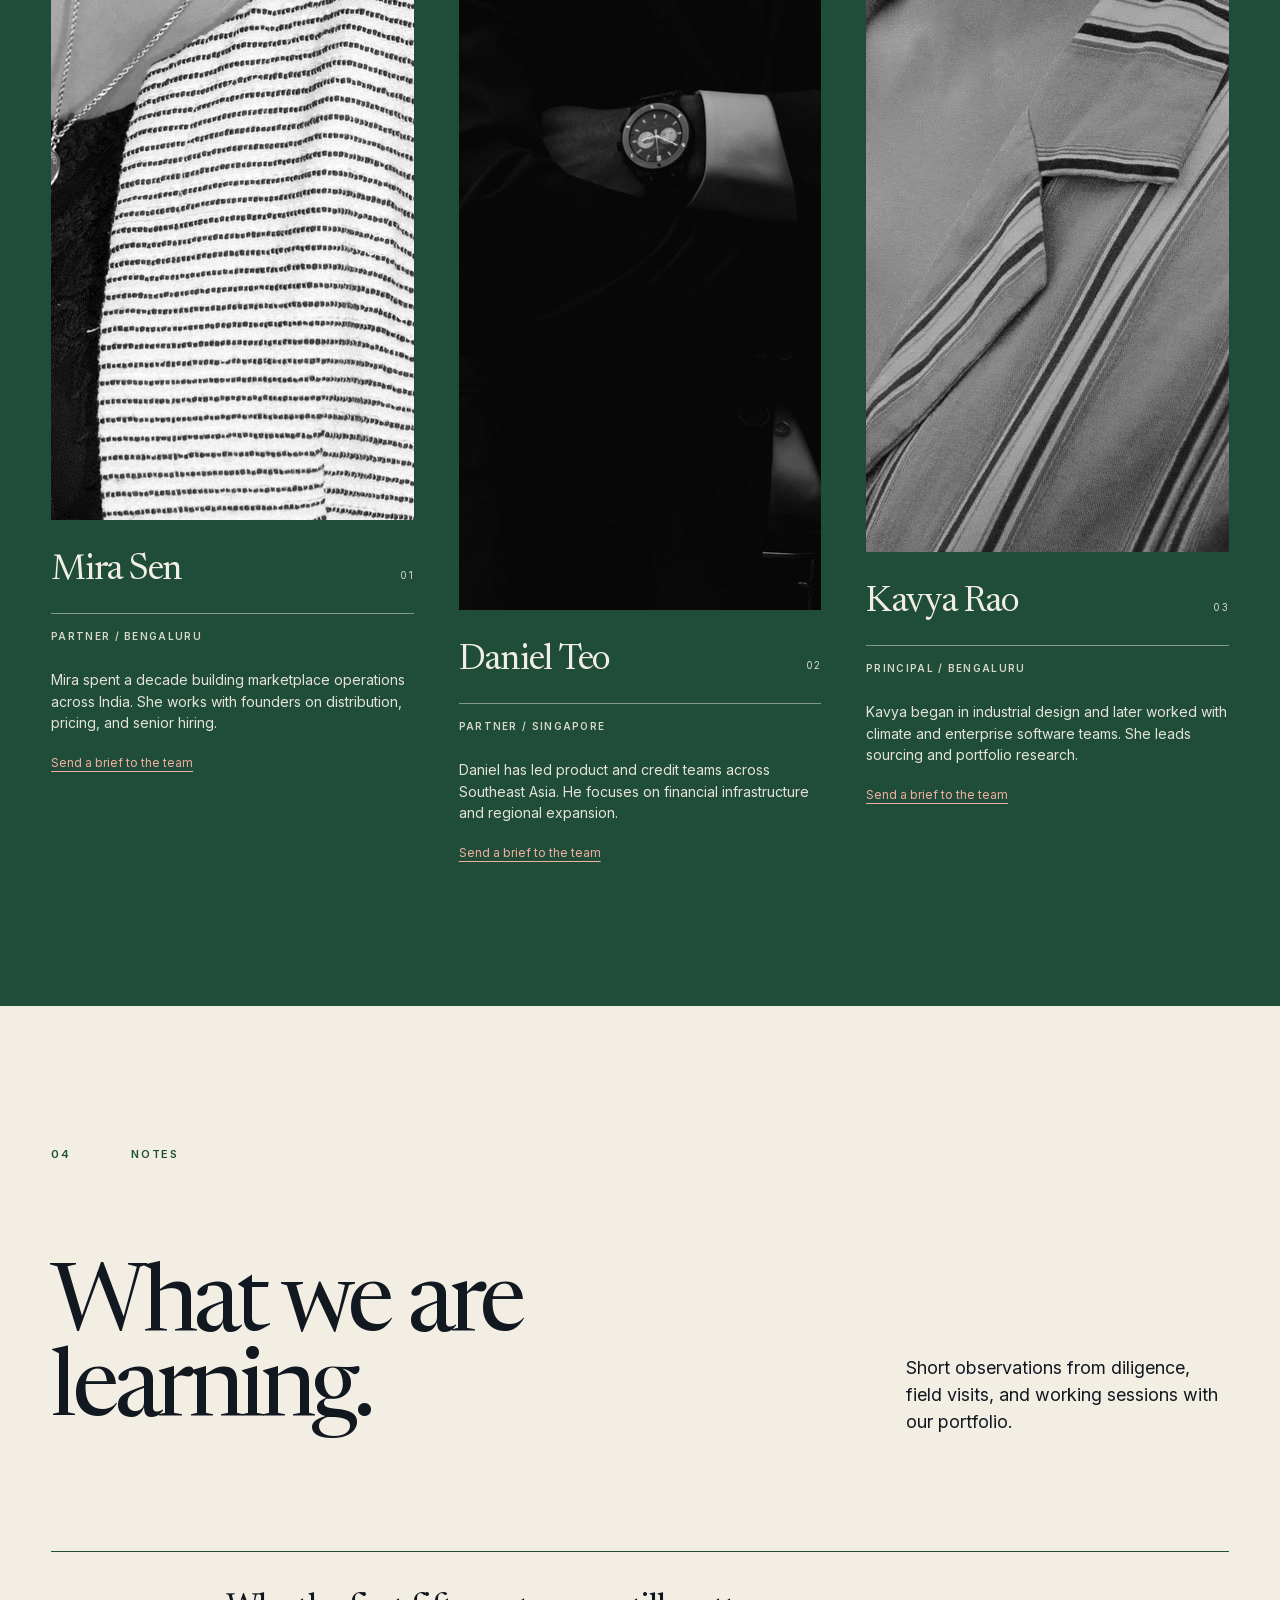
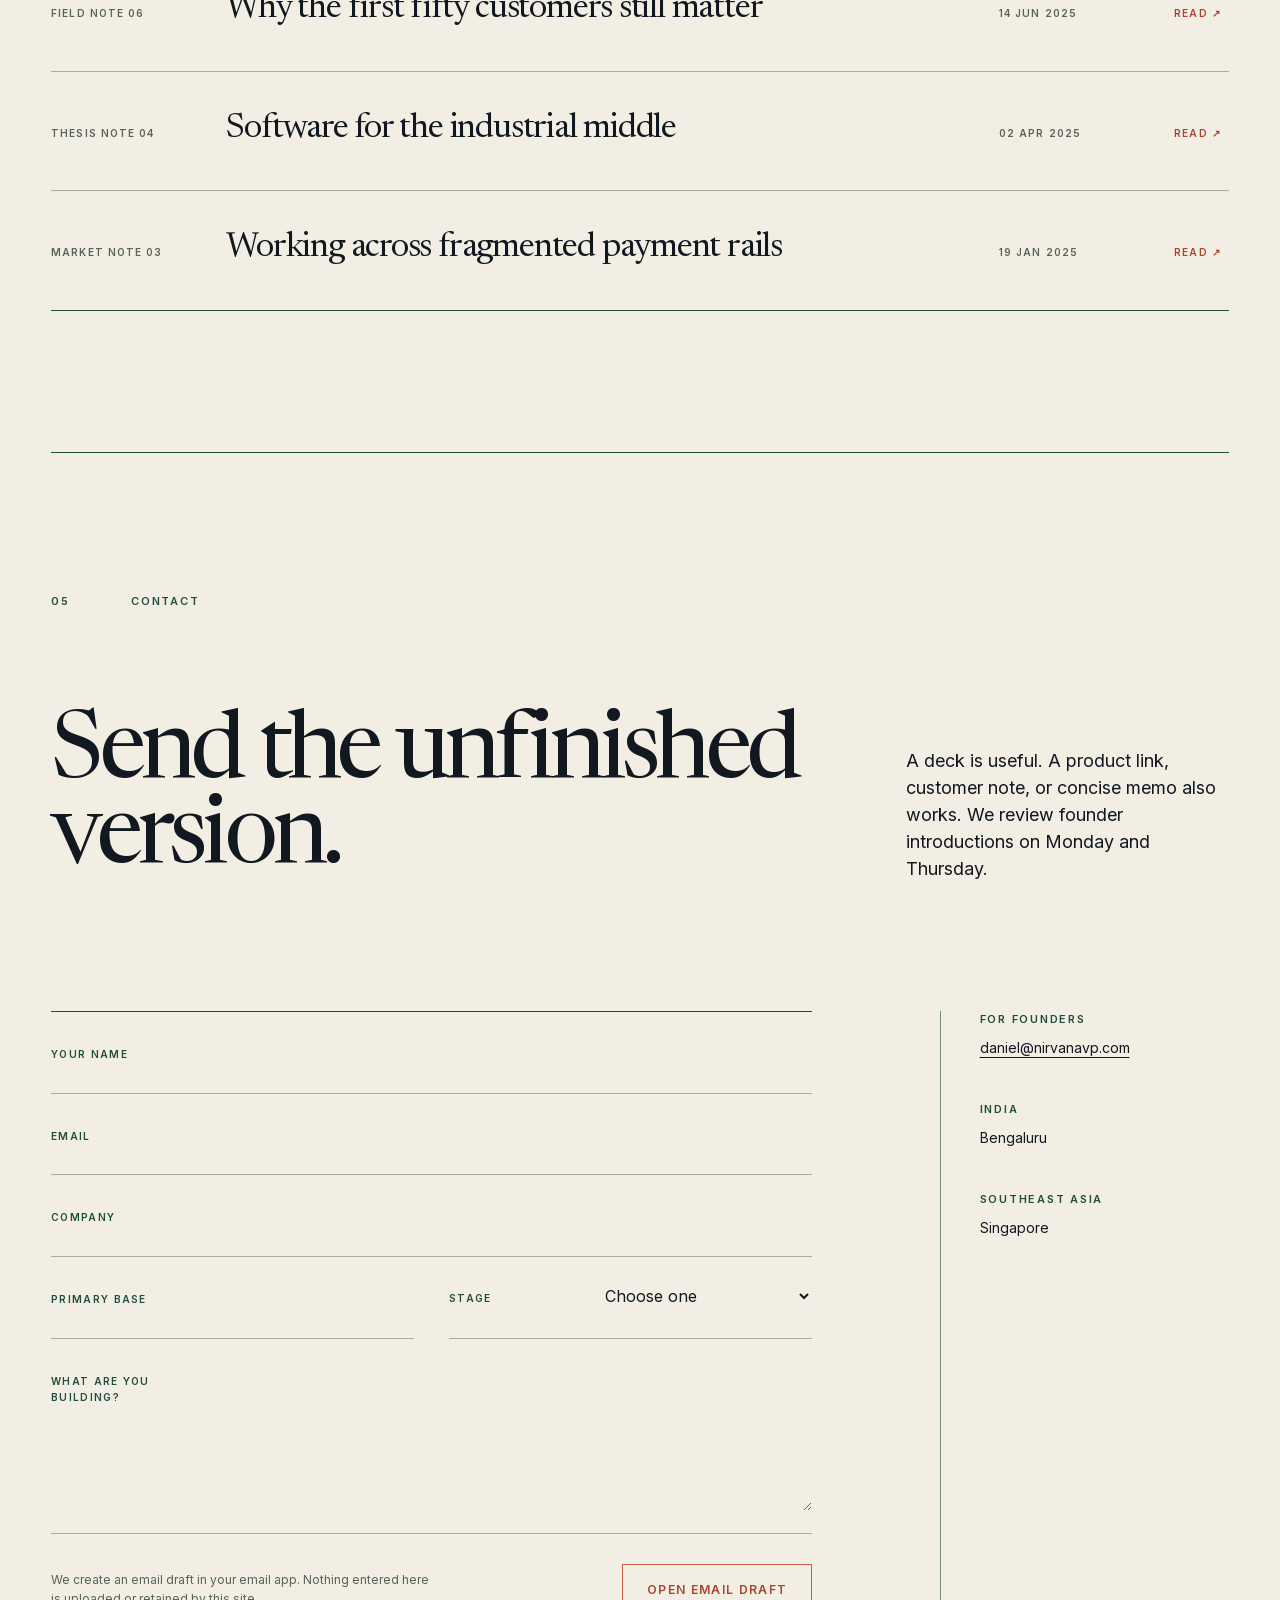
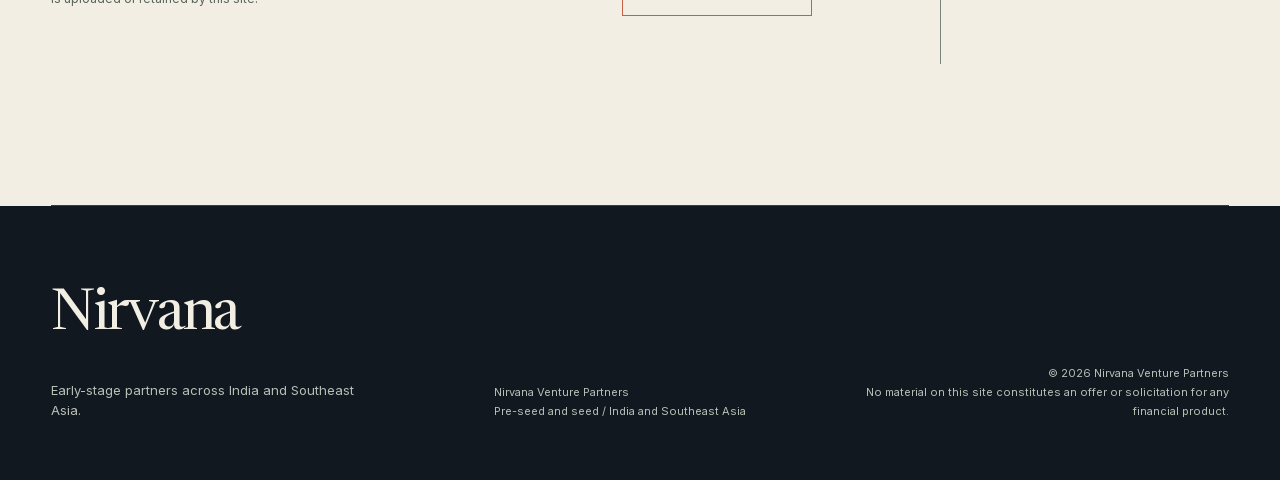
==== commit d79bb34d: "Replace fictional portfolio companies with real firms and official sites, and refresh the documentar" ====
--- a/index.html
+++ b/index.html
@@ -10,17 +10,17 @@
   <meta property="og:type" content="website">
   <meta property="og:url" content="https://nirvanavp.com/">
   <meta property="og:site_name" content="Nirvana Venture Partners">
-  <meta property="og:image" content="https://nirvanavp.com/assets/images/founder-at-work.jpg">
-  <meta property="og:image:width" content="1722">
-  <meta property="og:image:height" content="913">
-  <meta property="og:image:alt" content="A product founder reviewing drawings at a workshop table">
+  <meta property="og:image" content="https://nirvanavp.com/assets/images/yarn-mill-floor.jpg">
+  <meta property="og:image:width" content="2200">
+  <meta property="og:image:height" content="1167">
+  <meta property="og:image:alt" content="A mill worker guiding yarn through spinning machinery on a factory floor">
   <meta name="twitter:card" content="summary_large_image">
   <link rel="canonical" href="https://nirvanavp.com/">
   <title>Nirvana Venture Partners</title>
   <link rel="icon" href="assets/favicon.svg" type="image/svg+xml">
   <link rel="preload" href="assets/fonts/newsreader-latin.woff2" as="font" type="font/woff2" crossorigin>
   <link rel="preload" href="assets/fonts/inter-latin.woff2" as="font" type="font/woff2" crossorigin>
-  <link rel="preload" href="assets/images/founder-at-work.jpg" as="image">
+  <link rel="preload" href="assets/images/yarn-mill-floor.jpg" as="image">
   <script>document.documentElement.classList.add('js')</script>
   <link rel="stylesheet" href="styles.css">
 </head>
@@ -81,8 +81,8 @@
       </div>
 
       <figure class="hero-image reveal">
-        <img src="assets/images/founder-at-work.jpg" alt="A product founder reviewing drawings at a workshop table" width="1722" height="913">
-        <figcaption><span>Field visit 07</span><span>Bengaluru</span><span>Product workshop</span></figcaption>
+        <img src="assets/images/yarn-mill-floor.jpg" alt="A mill worker guiding yarn through spinning machinery on a factory floor" width="2200" height="1167">
+        <figcaption><span>Field visit 11</span><span>India</span><span>Yarn mill</span></figcaption>
       </figure>
     </section>
 
@@ -166,41 +166,41 @@
       </div>
 
       <div class="portfolio-ledger">
-        <button class="portfolio-row reveal" type="button" data-sector="financial" data-project="sableroute">
-          <span class="portfolio-number">01</span><strong>SableRoute</strong><span>Trade systems</span><span>Chennai</span><span aria-hidden="true">↗</span>
-        </button>
-        <button class="portfolio-row reveal" type="button" data-sector="industry" data-project="groveframe">
-          <span class="portfolio-number">02</span><strong>Groveframe</strong><span>Food processing software</span><span>Coimbatore</span><span aria-hidden="true">↗</span>
-        </button>
-        <button class="portfolio-row reveal" type="button" data-sector="climate" data-project="rillgrid">
-          <span class="portfolio-number">03</span><strong>RillGrid</strong><span>Distributed energy</span><span>Hyderabad</span><span aria-hidden="true">↗</span>
-        </button>
-        <button class="portfolio-row reveal" type="button" data-sector="health" data-project="tinbird">
-          <span class="portfolio-number">04</span><strong>Tinbird Health</strong><span>Clinic operations</span><span>Pune</span><span aria-hidden="true">↗</span>
-        </button>
-        <button class="portfolio-row reveal" type="button" data-sector="industry" data-project="loomwise">
-          <span class="portfolio-number">05</span><strong>Loomwise</strong><span>Textile quality systems</span><span>Tiruppur</span><span aria-hidden="true">↗</span>
-        </button>
-        <button class="portfolio-row reveal" type="button" data-sector="financial" data-project="pollendesk">
-          <span class="portfolio-number">06</span><strong>PollenDesk</strong><span>Supplier finance</span><span>Bengaluru</span><span aria-hidden="true">↗</span>
-        </button>
-        <button class="portfolio-row reveal" type="button" data-sector="climate" data-project="quarrypath">
-          <span class="portfolio-number">07</span><strong>QuarryPath</strong><span>Low-carbon materials</span><span>Chennai</span><span aria-hidden="true">↗</span>
-        </button>
-        <button class="portfolio-row reveal" type="button" data-sector="industry" data-project="civicloom">
-          <span class="portfolio-number">08</span><strong>Civicloom</strong><span>Public service software</span><span>Jakarta</span><span aria-hidden="true">↗</span>
-        </button>
-        <button class="portfolio-row reveal" type="button" data-sector="commerce" data-project="folklane">
-          <span class="portfolio-number">09</span><strong>Folklane</strong><span>Retail operations</span><span>Jaipur</span><span aria-hidden="true">↗</span>
-        </button>
-        <button class="portfolio-row reveal" type="button" data-sector="commerce" data-project="harborgrain">
-          <span class="portfolio-number">10</span><strong>Harborgrain</strong><span>Food procurement</span><span>Ho Chi Minh City</span><span aria-hidden="true">↗</span>
-        </button>
-        <button class="portfolio-row reveal" type="button" data-sector="climate" data-project="driftwell">
-          <span class="portfolio-number">11</span><strong>Driftwell Carbon</strong><span>Cold-chain measurement</span><span>Singapore</span><span aria-hidden="true">↗</span>
-        </button>
-        <button class="portfolio-row reveal" type="button" data-sector="industry" data-project="pikofleet">
-          <span class="portfolio-number">12</span><strong>PikoFleet</strong><span>Commercial EV software</span><span>Bengaluru</span><span aria-hidden="true">↗</span>
+        <button class="portfolio-row reveal" type="button" data-sector="commerce" data-project="bijak">
+          <span class="portfolio-number">01</span><strong>Bijak</strong><span>Agricultural trade</span><span>Gurugram</span><span aria-hidden="true">↗</span>
+        </button>
+        <button class="portfolio-row reveal" type="button" data-sector="industry" data-project="detect">
+          <span class="portfolio-number">02</span><strong>Detect Technologies</strong><span>Industrial inspection</span><span>Chennai</span><span aria-hidden="true">↗</span>
+        </button>
+        <button class="portfolio-row reveal" type="button" data-sector="climate" data-project="batterysmart">
+          <span class="portfolio-number">03</span><strong>Battery Smart</strong><span>Battery swapping</span><span>New Delhi</span><span aria-hidden="true">↗</span>
+        </button>
+        <button class="portfolio-row reveal" type="button" data-sector="health" data-project="niramai">
+          <span class="portfolio-number">04</span><strong>Niramai</strong><span>Breast screening</span><span>Bengaluru</span><span aria-hidden="true">↗</span>
+        </button>
+        <button class="portfolio-row reveal" type="button" data-sector="industry" data-project="stellapps">
+          <span class="portfolio-number">05</span><strong>Stellapps</strong><span>Dairy systems</span><span>Bengaluru</span><span aria-hidden="true">↗</span>
+        </button>
+        <button class="portfolio-row reveal" type="button" data-sector="financial" data-project="amartha">
+          <span class="portfolio-number">06</span><strong>Amartha</strong><span>Microfinance</span><span>Jakarta</span><span aria-hidden="true">↗</span>
+        </button>
+        <button class="portfolio-row reveal" type="button" data-sector="climate" data-project="recykal">
+          <span class="portfolio-number">07</span><strong>Recykal</strong><span>Circular materials</span><span>Hyderabad</span><span aria-hidden="true">↗</span>
+        </button>
+        <button class="portfolio-row reveal" type="button" data-sector="industry" data-project="koltiva">
+          <span class="portfolio-number">08</span><strong>Koltiva</strong><span>Agri traceability</span><span>Jakarta</span><span aria-hidden="true">↗</span>
+        </button>
+        <button class="portfolio-row reveal" type="button" data-sector="commerce" data-project="superprocure">
+          <span class="portfolio-number">09</span><strong>SuperProcure</strong><span>Freight software</span><span>Kolkata</span><span aria-hidden="true">↗</span>
+        </button>
+        <button class="portfolio-row reveal" type="button" data-sector="industry" data-project="intellolabs">
+          <span class="portfolio-number">10</span><strong>Intello Labs</strong><span>Produce grading</span><span>Gurugram</span><span aria-hidden="true">↗</span>
+        </button>
+        <button class="portfolio-row reveal" type="button" data-sector="climate" data-project="rekosistem">
+          <span class="portfolio-number">11</span><strong>Rekosistem</strong><span>Waste services</span><span>Jakarta</span><span aria-hidden="true">↗</span>
+        </button>
+        <button class="portfolio-row reveal" type="button" data-sector="financial" data-project="khatabook">
+          <span class="portfolio-number">12</span><strong>Khatabook</strong><span>Digital ledgers</span><span>Bengaluru</span><span aria-hidden="true">↗</span>
         </button>
         <button class="portfolio-row reveal" type="button" data-sector="climate" data-project="adamata">
           <span class="portfolio-number">13</span><strong>Adamata</strong><span>Waste robotics</span><span>Jakarta</span><span aria-hidden="true">↗</span>
@@ -234,21 +234,21 @@
 
       <div class="team-grid">
         <article class="person reveal">
-          <figure><img src="assets/images/mira-sen.jpg" alt="Mira Sen, Partner" width="1024" height="1536" loading="lazy"></figure>
+          <figure><img src="assets/images/mira-sen-office.jpg" alt="Mira Sen, Partner" width="1200" height="1600" loading="lazy"></figure>
           <div class="person-line"><h3>Mira Sen</h3><span>01</span></div>
           <p class="person-role">Partner / Bengaluru</p>
           <p class="person-bio">Mira spent a decade building marketplace operations across India. She works with founders on distribution, pricing, and senior hiring.</p>
           <a href="#contact">Send a brief to the team</a>
         </article>
         <article class="person reveal">
-          <figure><img src="assets/images/daniel-teo.jpg" alt="Daniel Teo, Partner" width="1024" height="1536" loading="lazy"></figure>
+          <figure><img src="assets/images/daniel-teo-portrait.jpg" alt="Daniel Teo, Partner" width="1200" height="1600" loading="lazy"></figure>
           <div class="person-line"><h3>Daniel Teo</h3><span>02</span></div>
           <p class="person-role">Partner / Singapore</p>
           <p class="person-bio">Daniel has led product and credit teams across Southeast Asia. He focuses on financial infrastructure and regional expansion.</p>
           <a href="#contact">Send a brief to the team</a>
         </article>
         <article class="person reveal">
-          <figure><img src="assets/images/kavya-rao.jpg" alt="Kavya Rao, Principal" width="1024" height="1536" loading="lazy"></figure>
+          <figure><img src="assets/images/kavya-rao-portrait.jpg" alt="Kavya Rao, Principal" width="1200" height="1600" loading="lazy"></figure>
           <div class="person-line"><h3>Kavya Rao</h3><span>03</span></div>
           <p class="person-role">Principal / Bengaluru</p>
           <p class="person-bio">Kavya began in industrial design and later worked with climate and enterprise software teams. She leads sourcing and portfolio research.</p>
@@ -346,10 +346,6 @@
             <p class="overline">Southeast Asia</p>
             <address>Singapore</address>
           </div>
-          <div>
-            <p class="overline">Other enquiries</p>
-            <a href="mailto:daniel@nirvanavp.com">Email Nirvana</a>
-          </div>
         </aside>
       </div>
     </section>
@@ -376,8 +372,8 @@
       <button class="dialog-close" type="button" aria-label="Close portfolio detail">Close ×</button>
     </div>
     <div class="dialog-body">
-      <p class="overline" id="dialog-sector">Trade systems</p>
-      <h2 id="dialog-company">SableRoute</h2>
+      <p class="overline" id="dialog-sector">Agricultural trade</p>
+      <h2 id="dialog-company">Bijak</h2>
       <p class="dialog-description" id="dialog-description"></p>
       <dl class="dialog-facts">
         <div><dt>Base</dt><dd id="dialog-base"></dd></div>
@@ -386,8 +382,8 @@
         <div><dt>Partner</dt><dd id="dialog-partner"></dd></div>
       </dl>
       <div class="dialog-actions">
-        <a class="button button-secondary" id="dialog-company-link" href="https://www.adamata.co/" target="_blank" rel="noopener" hidden>Visit company website ↗</a>
-        <a class="button button-primary" id="dialog-profile-link" href="portfolio.html">Open portfolio profile</a>
+        <a class="button button-secondary" id="dialog-company-link" href="https://bijak.in/" target="_blank" rel="noopener">Visit Bijak ↗</a>
+        <a class="button button-primary" id="dialog-profile-link" href="portfolio.html?company=bijak">View Bijak profile</a>
       </div>
     </div>
   </dialog>
--- a/styles.css
+++ b/styles.css
@@ -291,6 +291,10 @@
   transition: background-color 180ms ease, color 180ms ease;
 }
 
+[hidden] {
+  display: none !important;
+}
+
 .button-primary {
   color: #a94431;
 }
@@ -869,7 +873,7 @@
   aspect-ratio: 3 / 4;
   filter: contrast(1.02);
   object-fit: cover;
-  object-position: center 23%;
+  object-position: center top;
   transition: transform 500ms cubic-bezier(0.22, 1, 0.36, 1);
 }
 
